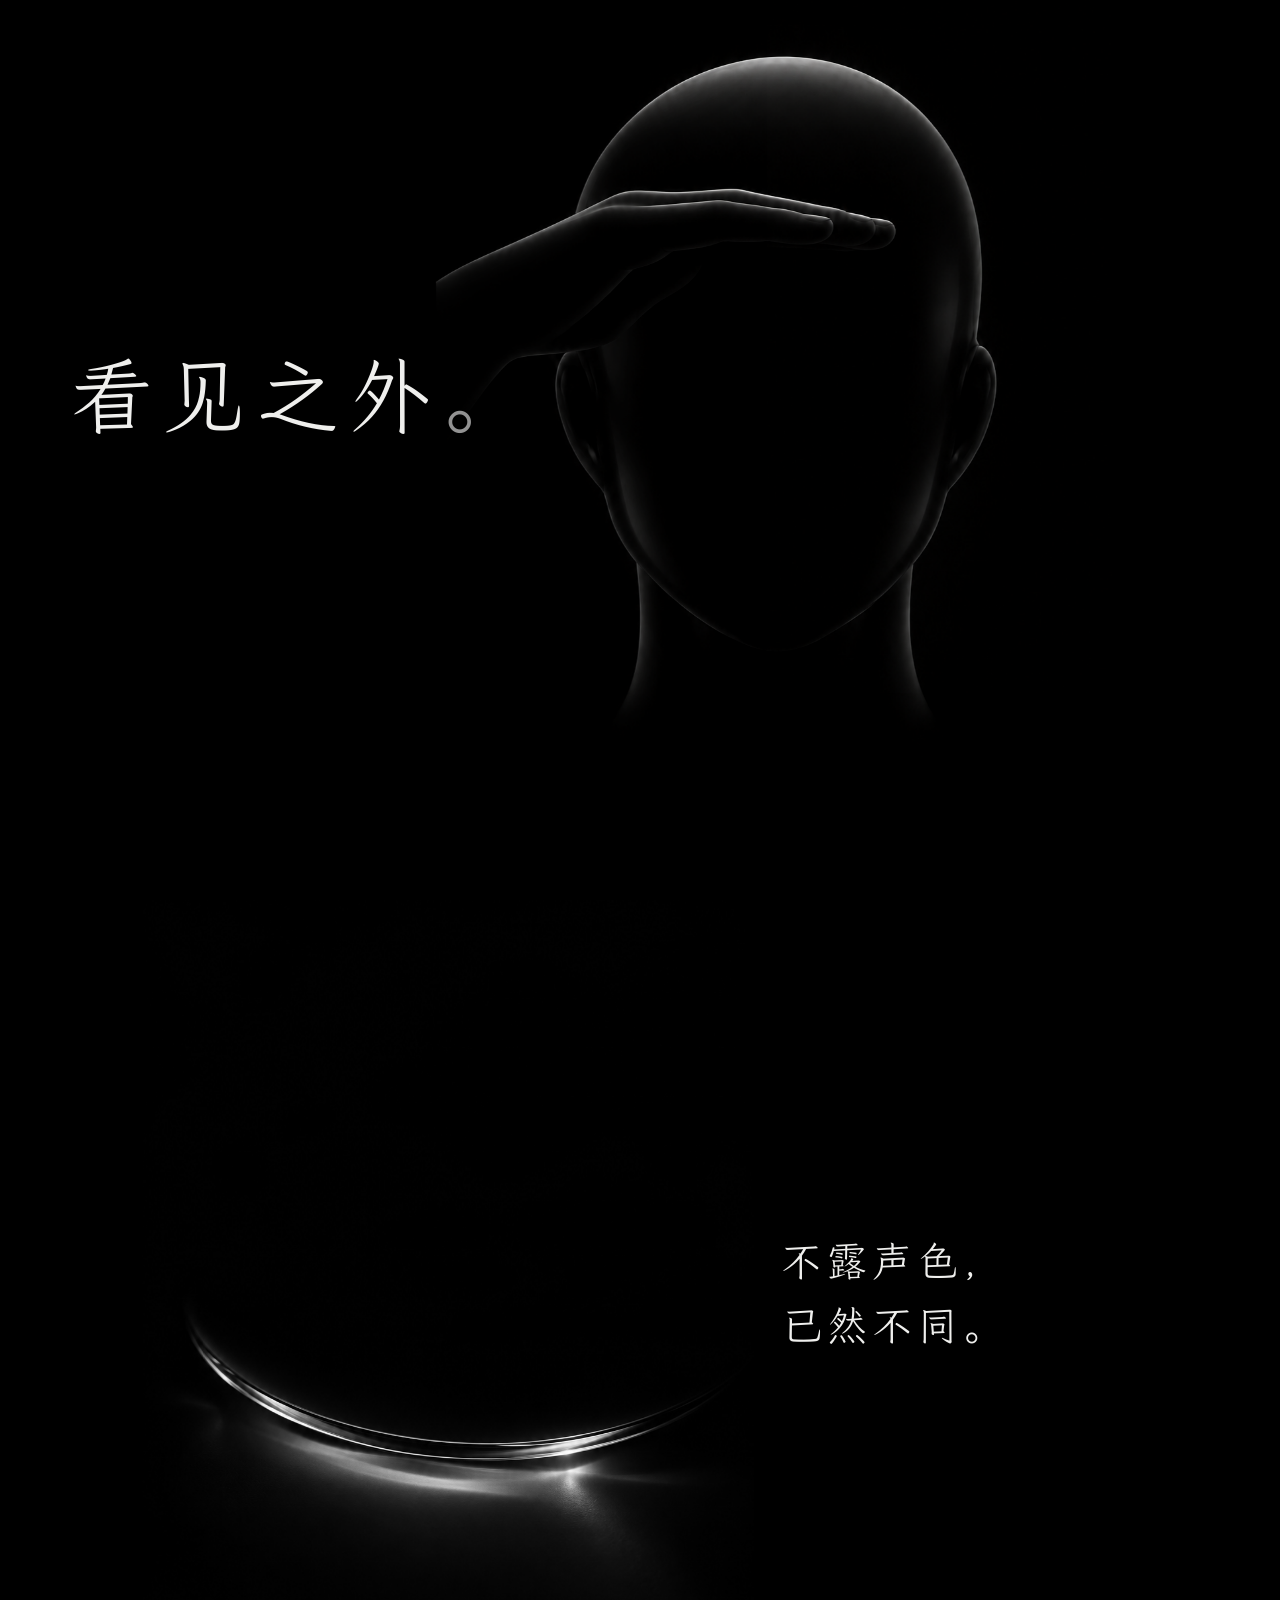
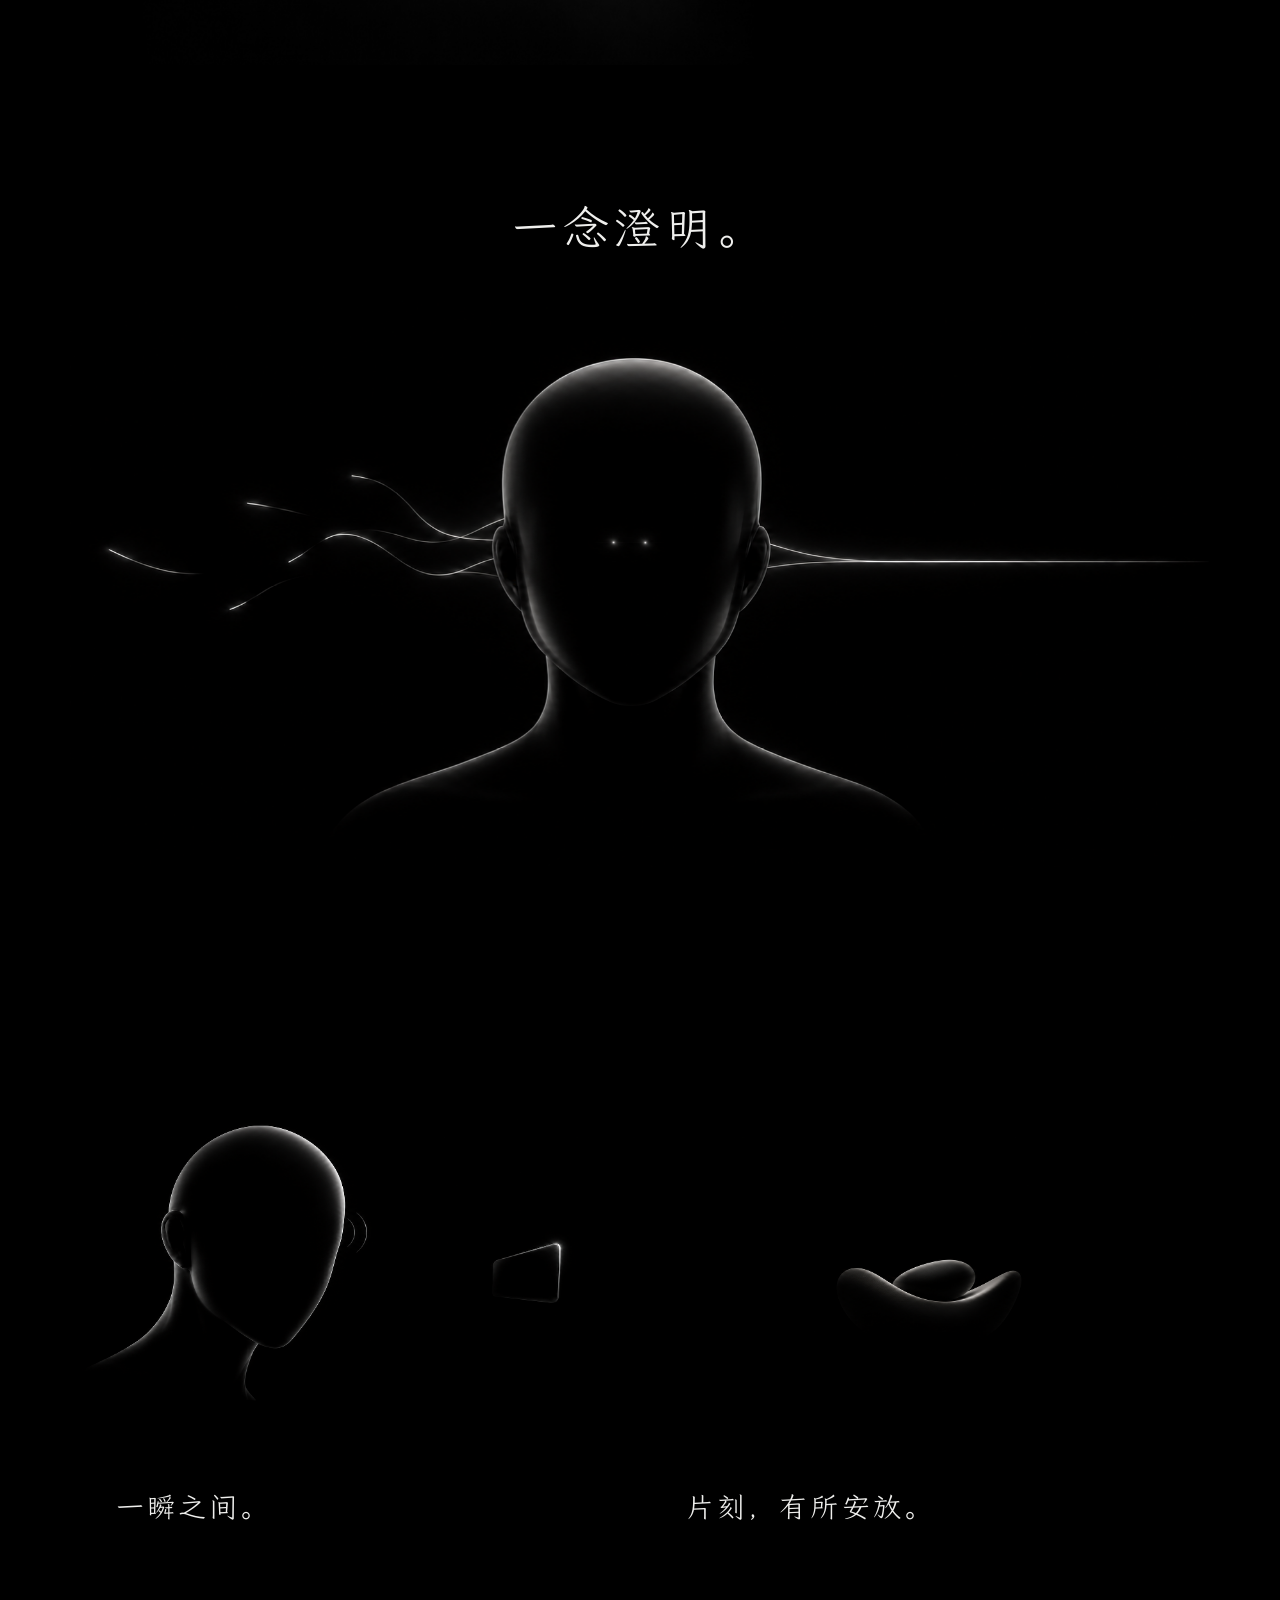
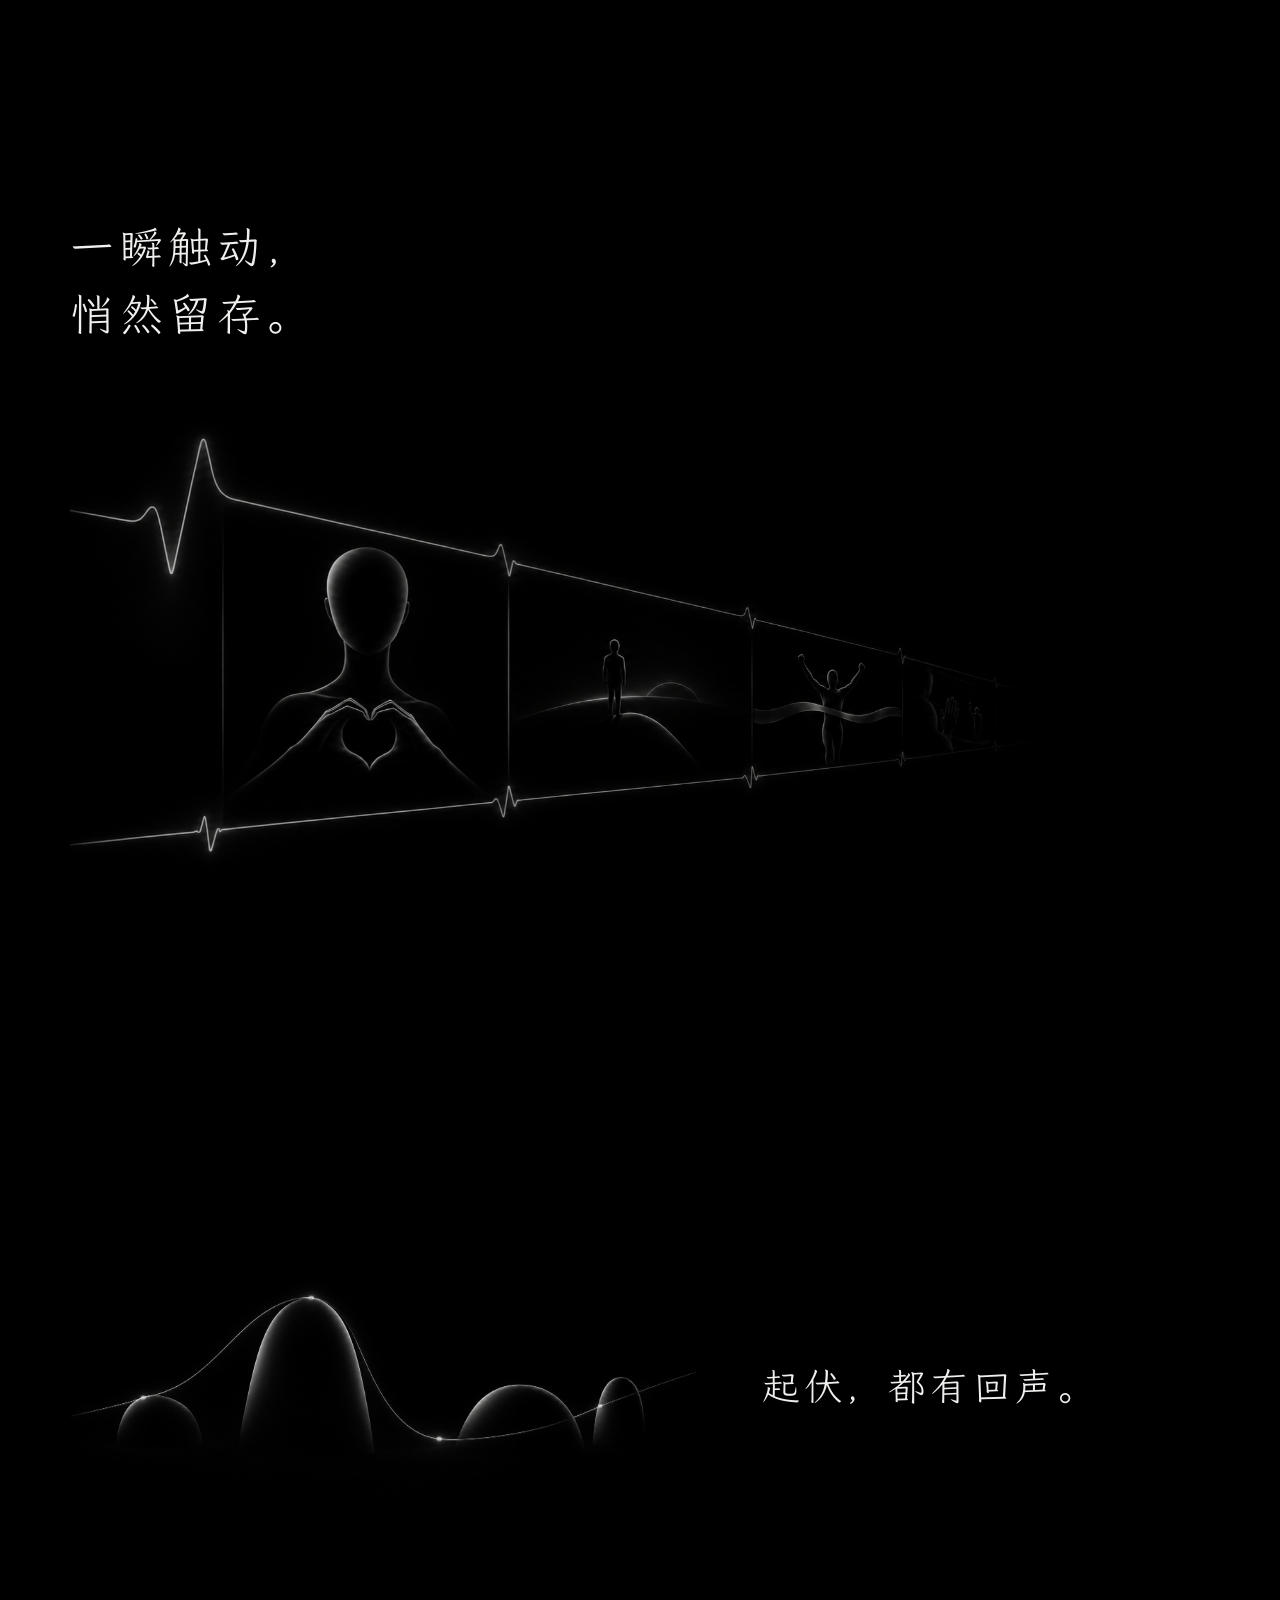
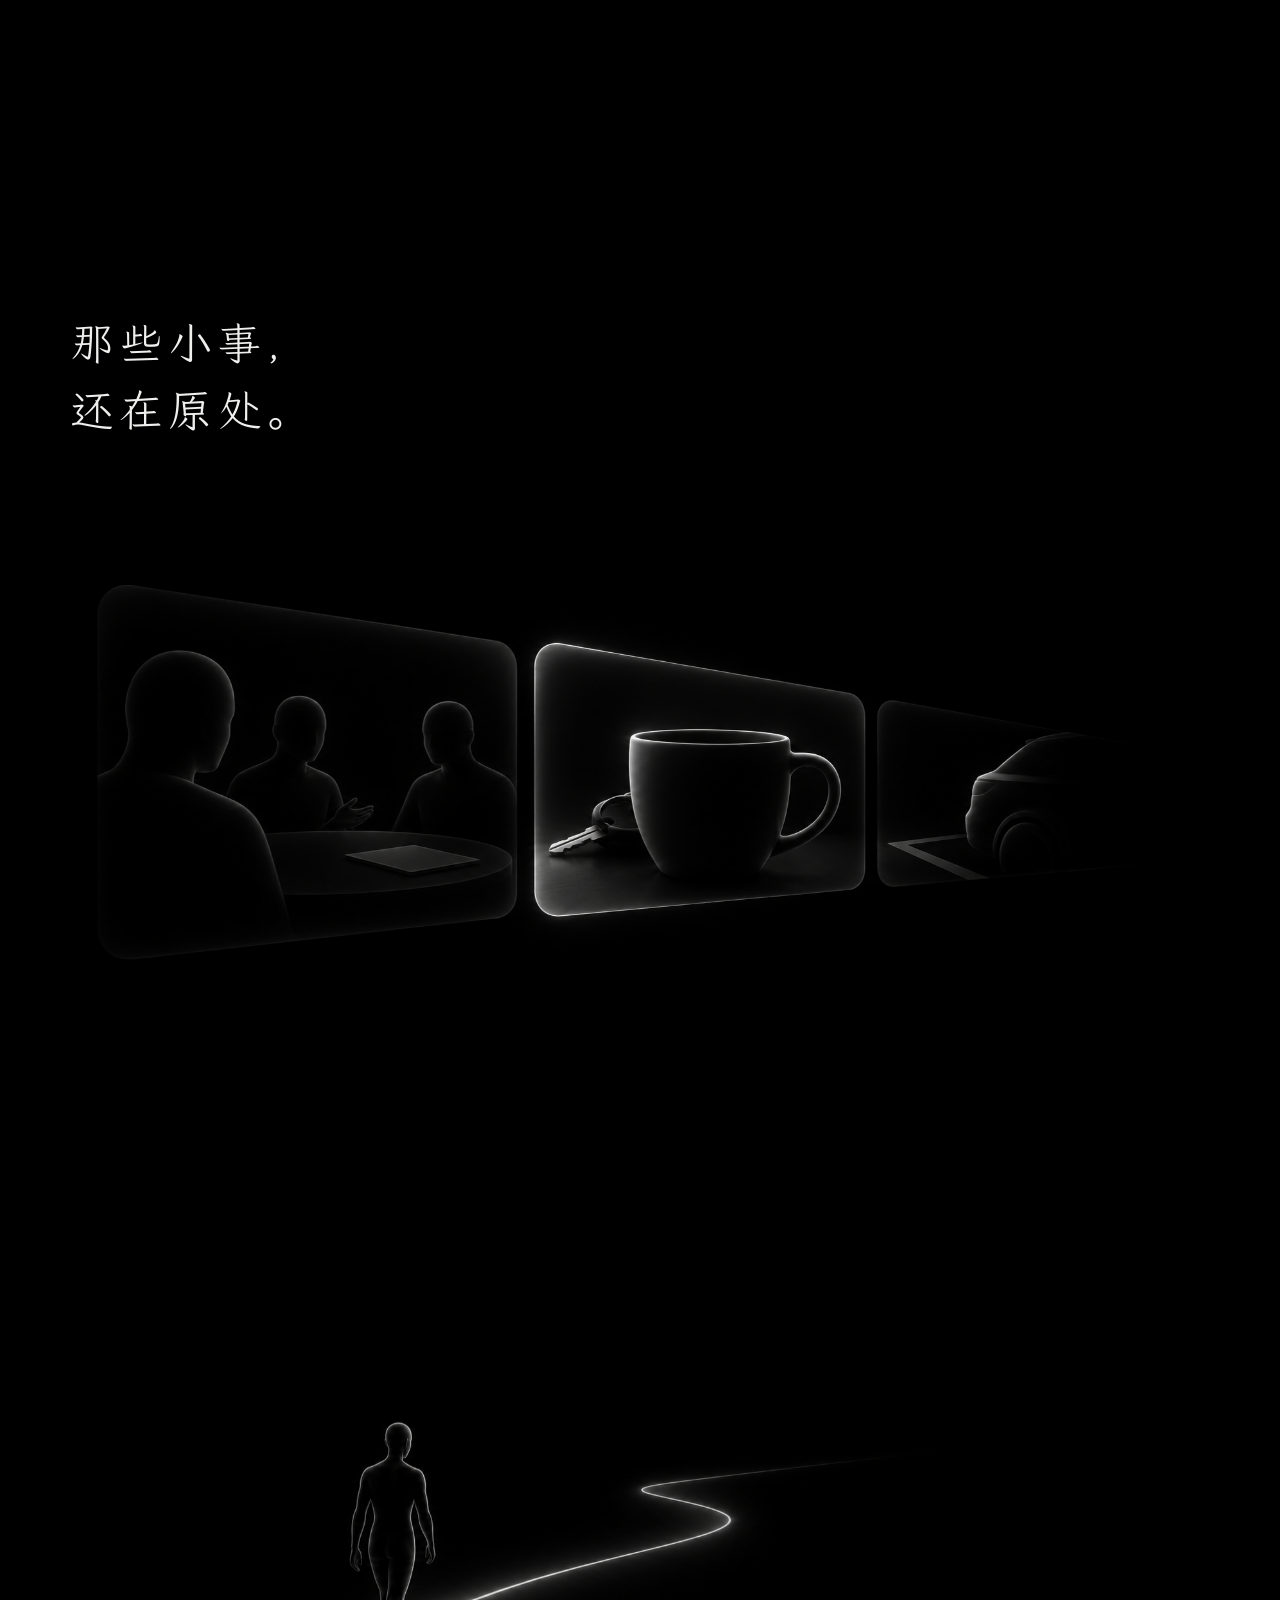
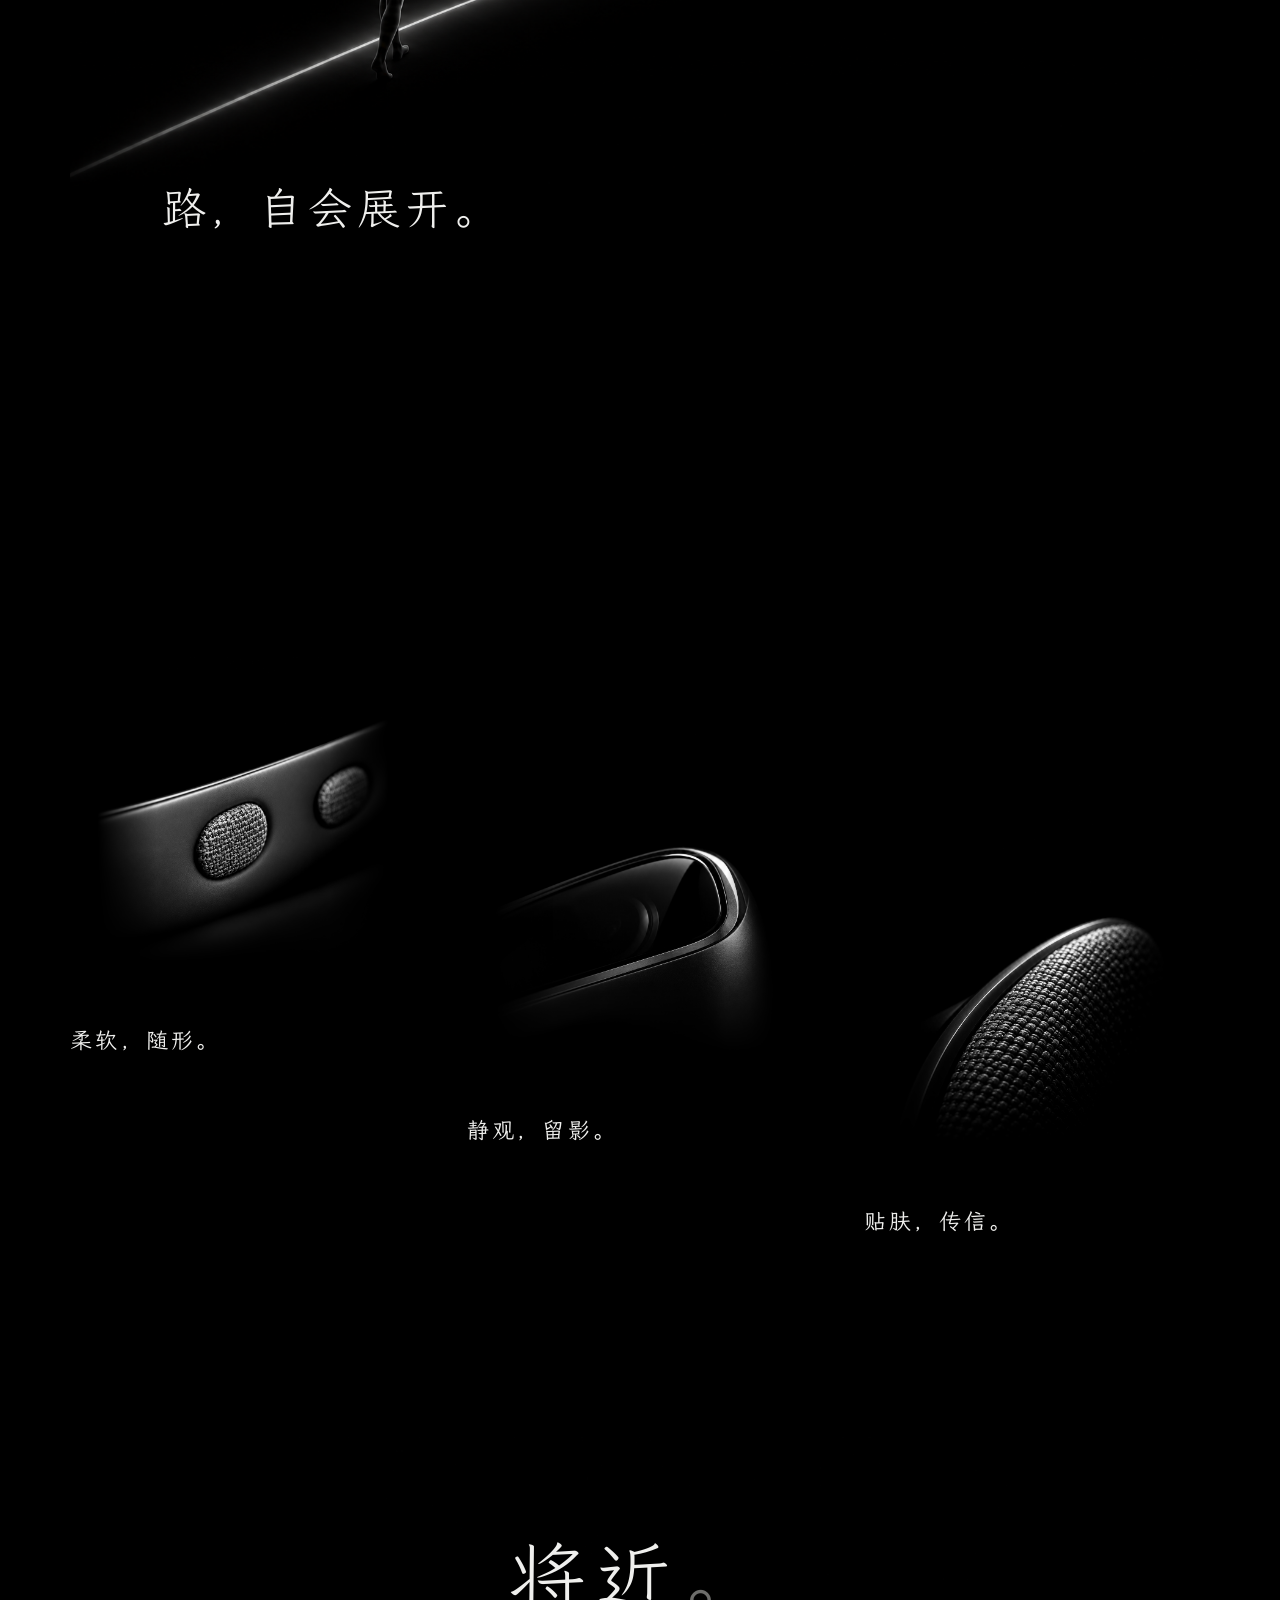
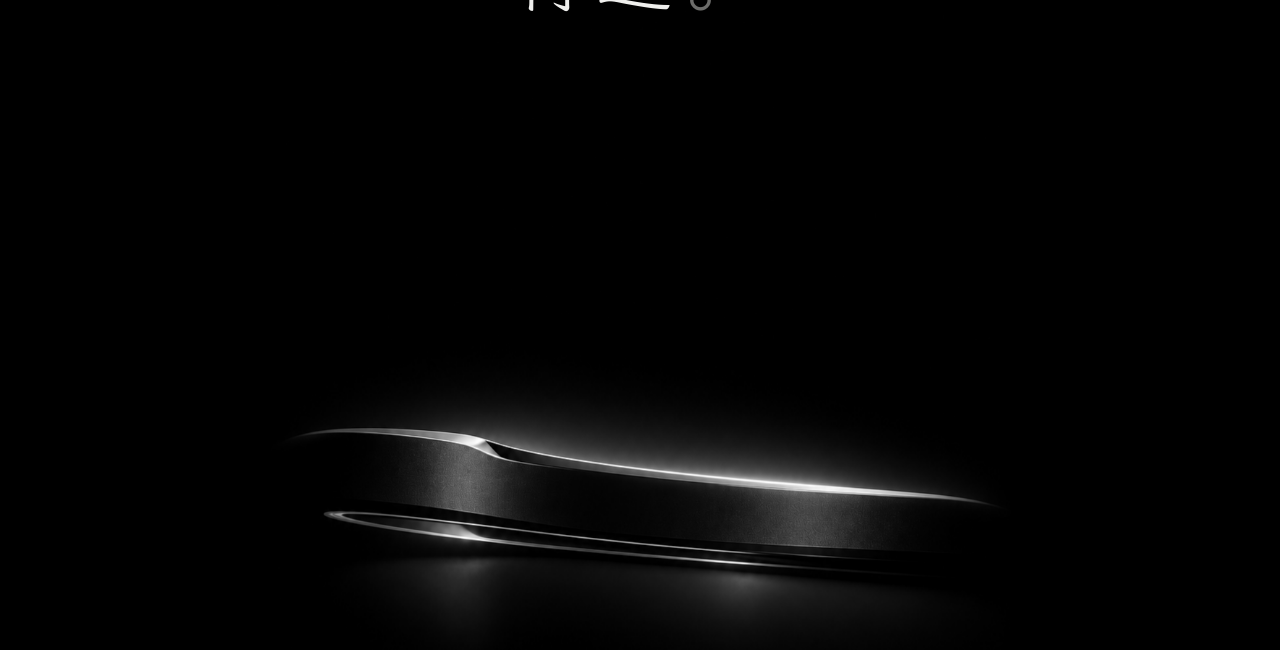
==== beyond/index.html @ 07ebc0ad "Extend subtle motion throughout teaser" ====
<!doctype html>
<html lang="zh-CN">
<head>
  <meta charset="utf-8">
  <meta name="viewport" content="width=device-width, initial-scale=1">
  <meta name="theme-color" content="#000000">
  <meta name="description" content="看见之外，另有回响。一段尚未完全显形的序章。">
  <title>看见之外 · 序章</title>
  <link rel="icon" href="data:image/svg+xml,%3Csvg xmlns='http://www.w3.org/2000/svg' viewBox='0 0 64 64'%3E%3Crect width='64' height='64' rx='16' fill='black'/%3E%3Cpath d='M15 32h34' stroke='white' stroke-width='2'/%3E%3C/svg%3E">
  <link rel="preload" href="assets/fonts/teaser-kai-light.woff2" as="font" type="font/woff2" crossorigin>
  <link rel="stylesheet" href="styles.css?v=20261027-wenkai-motion2">
  <script src="app.js?v=20261027-motion2" defer></script>
</head>
<body>
  <a class="skip" href="#story">进入序章</a>

  <main>
    <section class="hero" id="opening" aria-labelledby="opening-title">
      <div class="hero-art"><img src="assets/01-opening.png" width="1024" height="1536" alt="黑暗中，圆润的人像以手遮眉，望向前方" fetchpriority="high"></div>
      <div class="hero-shade" aria-hidden="true"></div>
      <div class="hero-copy">
        <h1 id="opening-title" class="intro">看见之外<span class="period">。</span></h1>
      </div>

    </section>

    <section class="afterglow" aria-labelledby="afterglow-title">
      <div class="afterglow-art reveal"><img src="assets/12-afterglow.png" alt="极暗之中，一道光掠过柔和的边缘" width="1024" height="1536" loading="lazy"></div>
      <div class="afterglow-copy reveal">
        <h2 id="afterglow-title">不露声色，<br>已然不同。</h2>
      </div>
    </section>

    <div id="story" class="anchor"></div>
    <section class="scene scene-focus" aria-labelledby="thread-title">
      <div class="section-copy reveal"><h2 id="thread-title">一念澄明。</h2></div>
      <div class="scene-art reveal"><img src="assets/02-thread.png" width="1792" height="1024" alt="暗色人像两侧的细光，缓缓收束成一线" loading="lazy"></div>
    </section>

    <section class="paired" aria-label="一念与片刻">
      <article class="paired-scene reveal">
        <div class="paired-art"><img src="assets/03-whisper-v2.png" width="1792" height="1024" alt="圆润人像的眼际，一圈极淡的纹路向远处散开" loading="lazy"></div>
        <div class="paired-copy"><h2>一瞬之间。</h2></div>
      </article>
      <article class="paired-scene reveal">
        <div class="paired-art"><img src="assets/04-rest.png" width="1792" height="1024" alt="一枚圆润暗石，安稳落在柔和的弧面中" loading="lazy"></div>
        <div class="paired-copy"><h2>片刻，有所安放。</h2></div>
      </article>
    </section>

    <section class="scene scene-moments" aria-labelledby="moments-title">
      <div class="section-copy reveal"><h2 id="moments-title">一瞬触动，<br>悄然留存。</h2></div>
      <div class="scene-art reveal"><img src="assets/05-moments.png" width="1792" height="1024" alt="比心、远望、冲线与挥别的抽象片段，向右侧的黑暗延伸" loading="lazy"></div>
    </section>

    <section class="scene scene-echo" aria-labelledby="echo-title">
      <div class="scene-art reveal"><img src="assets/06-echo.png" width="1792" height="1024" alt="微光穿过高低不同的暗色圆润体块" loading="lazy"></div>
      <div class="section-copy reveal"><h2 id="echo-title">起伏，都有回声。</h2></div>
    </section>

    <section class="scene scene-traces" aria-labelledby="traces-title">
      <div class="section-copy reveal"><h2 id="traces-title">那些小事，<br>还在原处。</h2></div>
      <div class="scene-art reveal"><img src="assets/07-traces.png" width="1792" height="1024" alt="几幅日常暗色片段，杯子后的一串钥匙被轻轻照亮" loading="lazy"></div>
    </section>

    <section class="scene scene-path" aria-labelledby="path-title">
      <div class="scene-art reveal"><img src="assets/08-path.png" width="1792" height="1024" alt="一个抽象人影沿着柔和光路向前，转角隐入黑暗" loading="lazy"></div>
      <div class="section-copy reveal"><h2 id="path-title">路，自会展开。</h2></div>
    </section>

    <section class="details" id="details" aria-label="细节">
      <div class="details-grid">
        <figure class="detail detail-touch reveal"><div class="detail-art"><img src="assets/09-touch.png" alt="黑灰色曲面上，一小片细腻织物触面" width="1024" height="1536" loading="lazy"></div><figcaption><h3>柔软，随形。</h3></figcaption></figure>
        <figure class="detail detail-glint reveal"><div class="detail-art"><img src="assets/10-glint.png" alt="黑色玻璃深处，一束光停在极小的圆心" width="1024" height="1536" loading="lazy"></div><figcaption><h3>静观，留影。</h3></figcaption></figure>
        <figure class="detail detail-curve reveal"><div class="detail-art"><img src="assets/11-curve.png" alt="被阴影遮住一半的圆润小曲面，覆着细密织纹" width="1024" height="1536" loading="lazy"></div><figcaption><h3>贴肤，传信。</h3></figcaption></figure>
      </div>
    </section>

    <section class="closing" id="coming" aria-labelledby="closing-title">
      <div class="closing-copy reveal"><h2 id="closing-title">将近<span>。</span></h2></div>
      <div class="closing-art reveal"><img src="assets/13-horizon-v2.png" width="1024" height="1536" alt="一道极薄的光，横在尚未显形的轮廓之上" loading="lazy"></div>
    </section>
  </main>
</body>
</html>
---- beyond/styles.css ----
@charset "UTF-8";
:root{color-scheme:dark;--paper:#efefed;--muted:#858584;--dim:#454544;--edge:#202020;--side:clamp(24px,5.5vw,112px)}
*{box-sizing:border-box}html{scroll-behavior:smooth;scroll-padding-top:88px}body{margin:0;background:#000;color:var(--paper);font-family:-apple-system,BlinkMacSystemFont,"Helvetica Neue","PingFang SC","Microsoft YaHei",sans-serif;-webkit-font-smoothing:antialiased}body,h1,h2,h3,p,figure{margin:0}a{color:inherit;text-decoration:none}button,a{-webkit-tap-highlight-color:transparent}a:focus-visible{outline:1px solid #ddd;outline-offset:8px}img{display:block;width:100%;height:100%;object-fit:contain}h1,h2,h3{font-weight:400}p{color:var(--muted);font-size:14px;line-height:1.9;letter-spacing:.08em}h2{font-size:clamp(28px,3.4vw,56px);line-height:1.55;letter-spacing:.08em}.skip{position:fixed;z-index:100;top:10px;left:20px;background:#ddd;color:#000;padding:10px 20px;transform:translateY(-160%)}.skip:focus{transform:none}.reading-progress{position:fixed;top:0;left:0;right:0;height:1px;z-index:50;pointer-events:none}.reading-progress span{display:block;width:100%;height:100%;background:#aaa;transform:scaleX(0);transform-origin:left}.site-header{height:88px;padding:0 var(--side);display:flex;align-items:center;justify-content:space-between;position:fixed;top:0;left:0;right:0;z-index:40;background:none;text-shadow:0 1px 12px #000;border:0}.site-header.scrolled{background:none}.wordmark{display:flex;align-items:center;gap:12px;font-size:14px;letter-spacing:.18em}.mark{display:block;width:25px;height:13px;border-top:1px solid #bebebe;transform:translateY(6px)}.wordmark-dot{margin-left:0;color:#747474}nav{display:flex;gap:38px;align-items:center}nav a{font-size:12px;color:#939392;letter-spacing:.15em;position:relative;padding:12px 0;transition:color .4s}nav a:hover,nav a[aria-current]{color:#fff}.nav-dot{display:inline-block;width:3px;height:3px;background:#999;border-radius:50%;vertical-align:middle;margin-left:8px}.hero{height:100svh;min-height:680px;max-height:1250px;position:relative;overflow:hidden}.hero-art{position:absolute;right:5%;top:0;width:min(69vw,960px);height:113%;transform-origin:50% 35%}.hero-art img{object-position:center top}.hero-shade{position:absolute;inset:0;background:linear-gradient(90deg,#000 0%,#000a 24%,transparent 60%),linear-gradient(0deg,#000,transparent 23%)}.hero-copy{position:absolute;left:var(--side);top:35%;z-index:2}.eyebrow{font-size:11px;line-height:1.8;letter-spacing:.3em;color:#828281}.hero h1{font-size:clamp(52px,6.5vw,104px);line-height:1.6;letter-spacing:.08em;margin:17px 0 22px}.hero .period{color:#929292}.hero-sub{font-size:16px;line-height:2;letter-spacing:.2em;color:#a5a5a2}.scroll-cue{position:absolute;left:var(--side);bottom:48px;display:flex;align-items:center;gap:29px;font-size:10px;letter-spacing:.18em;color:#81817f}.scroll-cue i{font-size:18px;font-style:normal}.hero-note{position:absolute;right:var(--side);bottom:49px;font-size:10px;letter-spacing:.22em;color:#525251}.afterglow{min-height:700px;height:85svh;max-height:980px;display:flex;position:relative;align-items:center;overflow:hidden}.afterglow-art{position:absolute;left:4%;width:62%;height:120%;filter:grayscale(1)}.afterglow-art img{object-fit:contain}.afterglow-copy{position:relative;margin-left:61%;padding-right:var(--side);z-index:1}.afterglow-copy h2{font-size:clamp(30px,3.2vw,50px);margin-top:24px}.anchor{scroll-margin-top:30px}.scene{position:relative;padding:90px var(--side) 65px;overflow:hidden}.section-copy{position:relative;z-index:2}.section-copy h2{margin:18px 0 17px}.chapter-no{color:#626260;font-size:10px;letter-spacing:.24em}.scene-art{width:100%;max-width:1600px;margin:0 auto;aspect-ratio:1.75}.scene-focus{text-align:center;padding-top:110px}.scene-focus .scene-art{margin-top:-20px}.scene-focus .section-copy h2{font-size:clamp(30px,3.6vw,58px)}.paired{display:grid;grid-template-columns:1fr 1fr;gap:1px;background:#000;margin:75px var(--side) 40px;border:0}.paired-scene{background:#000;min-width:0;padding-bottom:45px}.paired-art{width:100%;aspect-ratio:1.35}.paired-art img{object-fit:contain}.paired-copy{padding:12px 8% 0;position:relative}.paired-copy h2{font-size:clamp(23px,2.2vw,36px);margin-bottom:12px}.small-index{position:absolute;right:8%;top:25px;font-size:9px;color:#5d5d5b;letter-spacing:.16em}.paired-copy p{font-size:12px}.scene-moments{padding-top:170px}.scene-moments .scene-art{margin-top:-20px}.scene-echo{display:grid;grid-template-columns:1.4fr 1fr;align-items:center;padding-top:40px;padding-bottom:110px;column-gap:5vw}.scene-echo .scene-art{aspect-ratio:1.1;min-width:0}.scene-echo .section-copy h2{font-size:clamp(28px,3vw,48px)}.scene-traces{padding-top:110px}.scene-traces .scene-art{margin-top:0}.scene-path{padding-top:30px;padding-bottom:150px}.scene-path .section-copy{margin-top:-50px;margin-left:8%}.scene-path .scene-art{aspect-ratio:1.9}.details{padding:120px var(--side) 150px;border:0;scroll-margin-top:70px}.details-heading{text-align:center}.details-heading h2{margin:24px 0 20px}.details-heading>p:last-child{font-size:13px}.details-grid{display:grid;grid-template-columns:repeat(3,minmax(0,1fr));gap:4vw;margin-top:80px}.detail:nth-child(2){padding-top:90px}.detail:nth-child(3){padding-top:180px}.detail-art{aspect-ratio:1/1.36;overflow:hidden}.detail-art img{filter:grayscale(1)}figcaption{padding-top:28px;border:0;position:relative}figcaption>span{position:absolute;right:0;top:33px;font-size:11px;color:#555}figcaption h3{font-size:22px;letter-spacing:.12em;margin-bottom:10px}figcaption p{font-size:11px}.closing{position:relative;height:95svh;min-height:760px;max-height:1200px;overflow:hidden;text-align:center;scroll-margin-top:0}.closing-copy{position:relative;z-index:2;padding-top:110px}.closing-copy h2{font-size:clamp(64px,8vw,120px);line-height:1.4;margin:20px 0}.closing-copy h2 span{color:#6d6d6b}.closing-copy>p:last-child{font-size:13px}.closing-art{position:absolute;left:15%;width:70%;height:130%;top:5%;pointer-events:none}.closing-art img{object-position:center center}.replay{position:absolute;bottom:55px;left:50%;transform:translateX(-50%);display:flex;align-items:center;gap:50px;font-size:11px;letter-spacing:.2em;color:#989895;padding:14px 0;border:0;z-index:3}.replay span{font-size:17px}footer{margin:0 var(--side);border:0;padding:32px 0;display:flex;align-items:center;justify-content:space-between;color:#666;font-size:11px;letter-spacing:.13em}footer p{font-size:10px;color:#4e4e4c}footer>a:first-child span{padding-left:10px}footer>a:last-child{font-size:17px;padding:0 10px}
@media(prefers-reduced-motion:no-preference){.js .reveal{opacity:0;transform:translateY(24px);transition:opacity 1.2s ease,transform 1.2s cubic-bezier(.2,.65,.3,1)}.js .reveal.visible{opacity:1;transform:translateY(0)}.js .hero-art{animation:arrive 2.8s cubic-bezier(.2,.5,.3,1) both}.js .intro{animation:emerge 1.6s .2s both}.js h1.intro{animation-delay:.35s}.js .hero-sub.intro{animation-delay:.6s}@keyframes arrive{from{opacity:0;transform:scale(1.035)}to{opacity:1;transform:scale(1)}}@keyframes emerge{from{opacity:0;transform:translateY(15px)}to{opacity:1;transform:translateY(0)}}}
@media(min-width:1800px){main{max-width:2200px;margin:auto}.hero-art{right:12%}}
@media(max-width:900px){.site-header{height:76px}nav{gap:24px}.hero-art{right:-12%;width:87%;height:110%;top:5%}.hero-shade{background:linear-gradient(90deg,#000a,transparent 75%),linear-gradient(0deg,#000,transparent 35%)}.hero-copy{top:34%}.hero h1{font-size:64px}.hero .eyebrow{font-size:10px}.afterglow{min-height:580px;height:75svh}.afterglow-art{width:75%;left:-13%}.afterglow-copy{margin-left:56%;padding-right:20px}.scene{padding:70px var(--side)}.paired{margin-top:40px}.paired-copy h2{font-size:23px}.small-index{position:static;display:block;margin-bottom:18px}.paired-copy{padding-top:0}.scene-moments{padding-top:120px}.scene-echo{grid-template-columns:1.2fr 1fr;gap:3vw}.scene-echo .scene-art{aspect-ratio:1}.scene-echo .section-copy h2{font-size:28px}.scene-path .section-copy{margin-top:0}.details{padding-top:100px}.details-grid{gap:3vw}.detail:nth-child(2){padding-top:50px}.detail:nth-child(3){padding-top:100px}figcaption h3{font-size:18px}figcaption>span{top:32px}.closing{min-height:700px}.closing-art{width:100%;left:0;top:10%}}
@media(max-width:600px){:root{--side:25px}html{scroll-padding-top:75px}.site-header{height:70px}.wordmark{font-size:12px;gap:8px;letter-spacing:.1em}.mark{width:17px}nav{gap:20px}nav a{font-size:10px;letter-spacing:.08em}.nav-dot{display:none}.hero{min-height:720px;max-height:1050px}.hero-art{right:-8%;top:10%;height:85%;width:115%;}.hero-art img{object-fit:contain;object-position:center top}.hero-shade{background:linear-gradient(0deg,#000 4%,#000c 25%,transparent 70%)}.hero-copy{top:auto;bottom:16%;left:var(--side)}.hero h1{font-size:48px;margin:12px 0 16px;letter-spacing:.07em}.hero-sub{font-size:12px;line-height:1.9}.hero-sub br{display:none}.hero .eyebrow{font-size:9px;color:#91918f}.scroll-cue{bottom:30px;font-size:9px;gap:24px}.hero-note{bottom:31px;font-size:9px}.afterglow{height:590px;min-height:0;align-items:flex-end;padding-bottom:70px}.afterglow-art{left:-15%;top:-50px;width:100%;height:590px}.afterglow-copy{margin-left:44%;padding-right:15px}.afterglow-copy h2{font-size:27px;line-height:1.8;margin-top:15px}.afterglow-copy .eyebrow{font-size:9px;letter-spacing:.15em}.scene{padding:70px 0 45px}.section-copy{padding:0 var(--side)}.section-copy h2{font-size:30px;line-height:1.7;margin:15px 0}.section-copy p{font-size:11px;letter-spacing:.04em}.chapter-no{font-size:9px}.scene-art{width:120%;margin-left:-10%;aspect-ratio:1.6}.scene-focus{padding-top:90px}.scene-focus .scene-art{margin-top:35px;margin-left:-10%}.scene-focus .section-copy h2{font-size:29px}.paired{grid-template-columns:1fr;margin:30px var(--side) 0;background:transparent;border:0;gap:35px}.paired-scene{padding-bottom:35px;border:0}.paired-art{aspect-ratio:1.45;width:116%;margin-left:-8%}.paired-copy{padding:10px 0 0}.paired-copy h2{font-size:26px;letter-spacing:.07em}.paired-copy p{font-size:11px}.small-index{position:absolute;right:0;top:23px;font-size:9px}.scene-moments{padding-top:110px}.scene-moments .scene-art{margin-top:20px;width:142%;margin-left:-21%;aspect-ratio:1.7}.scene-echo{display:flex;flex-direction:column;padding-top:20px;padding-bottom:65px;gap:0}.scene-echo .scene-art{aspect-ratio:1.5;order:1}.scene-echo .section-copy{order:0;width:100%;margin-top:40px}.scene-echo .section-copy h2{font-size:29px}.scene-traces{padding-top:60px}.scene-traces .scene-art{width:138%;margin-left:-19%;margin-top:25px;aspect-ratio:1.6}.scene-path{display:flex;flex-direction:column;padding-bottom:90px}.scene-path .section-copy{order:0;margin:0;width:100%}.scene-path .scene-art{order:1;margin-top:20px;width:130%;margin-left:-15%;aspect-ratio:1.65}.details{padding-top:85px;padding-bottom:80px}.details-heading{text-align:left}.details-heading h2{font-size:28px;letter-spacing:.05em;margin:18px 0}.details-heading>p:last-child{font-size:11px;letter-spacing:.04em}.details-grid{grid-template-columns:1fr;gap:55px;margin-top:35px}.detail:nth-child(n){padding:0}.detail-art{aspect-ratio:1.2}.detail-art img{object-fit:contain}figcaption{padding-top:24px}figcaption h3{font-size:22px}figcaption p{font-size:11px}figcaption>span{top:29px}.closing{height:720px;min-height:0}.closing-copy{padding-top:80px}.closing-copy h2{font-size:76px;margin-top:24px}.closing-copy>p:last-child{font-size:11px;letter-spacing:.04em}.closing-art{top:12%;width:140%;left:-20%;height:115%}.replay{bottom:52px;font-size:10px}footer{padding:26px 0}footer p{font-size:9px;letter-spacing:.05em}footer>a:first-child{font-size:10px}}
@media(prefers-reduced-motion:reduce){html{scroll-behavior:auto}*,*::before,*::after{animation:none!important;transition:none!important}.reveal{opacity:1!important;transform:none!important}}

/* Keep every scene intact on narrow screens. */
@media(max-width:600px){.paired-scene{overflow:hidden}.scene-moments .scene-art,.scene-traces .scene-art{width:100%;margin-left:0;aspect-ratio:1.6}.detail-art{aspect-ratio:.85}}

.closing-art{filter:grayscale(1);mask-image:linear-gradient(90deg,transparent,#000 12%,#000 88%,transparent);-webkit-mask-image:linear-gradient(90deg,transparent,#000 12%,#000 88%,transparent)}

/* Dissolve detail imagery into the black field, keeping the center crisp. */
.detail-art{position:relative}.detail-art::after{content:"";position:absolute;inset:0;pointer-events:none;background:linear-gradient(90deg,#000 0%,#000 8%,transparent 25%,transparent 75%,#000 92%,#000 100%),linear-gradient(0deg,#000 0%,#000 8%,transparent 32%,transparent 84%,#000 100%)}

/* The images flow directly into each other without a section heading. */
.details-grid{margin-top:0}

/* Quiet typography: lighter strokes and room for each character. */
body{font-family:"PingFang SC","Noto Sans CJK SC","Microsoft YaHei",sans-serif}
h1,h2,h3{font-weight:300}
.hero h1{letter-spacing:.12em}
h2{letter-spacing:.11em}
figcaption h3{font-weight:400;letter-spacing:.14em}
.closing-copy h2{font-size:clamp(50px,6vw,88px);letter-spacing:.14em}
@media(max-width:600px){.hero h1{letter-spacing:.1em}.closing-copy h2{font-size:54px}}

/* Quiet, unhurried transitions; imagery responds only while it is being explored. */
@media(prefers-reduced-motion:no-preference){
  .js .reveal{transform:translateY(10px);transition:opacity 1.25s ease,transform 1.25s cubic-bezier(.2,.65,.3,1)}
  .js .scene-art.reveal,.js .afterglow-art.reveal,.js .closing-art.reveal,.js .paired-scene.reveal{transform:none;transition:opacity 1.45s ease}
  .js .reveal.visible{opacity:1;transform:none}
  .js .section-copy.reveal,.js .afterglow-copy.reveal{transition-delay:.12s}
  .js .hero-art img,.js .detail-art img{transform:translate3d(var(--drift-x,0px),var(--drift-y,0px),0);transition:transform .65s cubic-bezier(.2,.65,.3,1)}
}

/* WenKai GB display type, locally hosted. The web subset is named Teaser Kai. */
@font-face{font-family:"Teaser Kai";src:url("assets/fonts/teaser-kai-light.woff2") format("woff2");font-style:normal;font-weight:300;font-display:swap}
@font-face{font-family:"Teaser Kai";src:url("assets/fonts/teaser-kai-regular.woff2") format("woff2");font-style:normal;font-weight:400;font-display:swap}
body{font-family:"Teaser Kai","Songti SC","Noto Serif CJK SC","SimSun",serif}
h1,h2,h3{font-weight:300}
figcaption h3{font-weight:400}

/* Subtle depth follows the visitor throughout the story. */
@media(prefers-reduced-motion:no-preference){
  .js .motion-image{transform:translate3d(var(--drift-x,0px),calc(var(--drift-y,0px) + var(--scroll-y,0px)),0);transition:transform .8s cubic-bezier(.2,.65,.3,1),filter .8s ease;will-change:transform}
  .js .motion-active .motion-image{filter:brightness(1.15)}
  .js .detail.motion-active .motion-image{filter:grayscale(1) brightness(1.15)}
  .paired-copy h2,figcaption h3{transition:color .7s ease,transform .7s cubic-bezier(.2,.65,.3,1)}
  .motion-active .paired-copy h2,.motion-active figcaption h3{color:#fff;transform:translateY(-3px)}
}
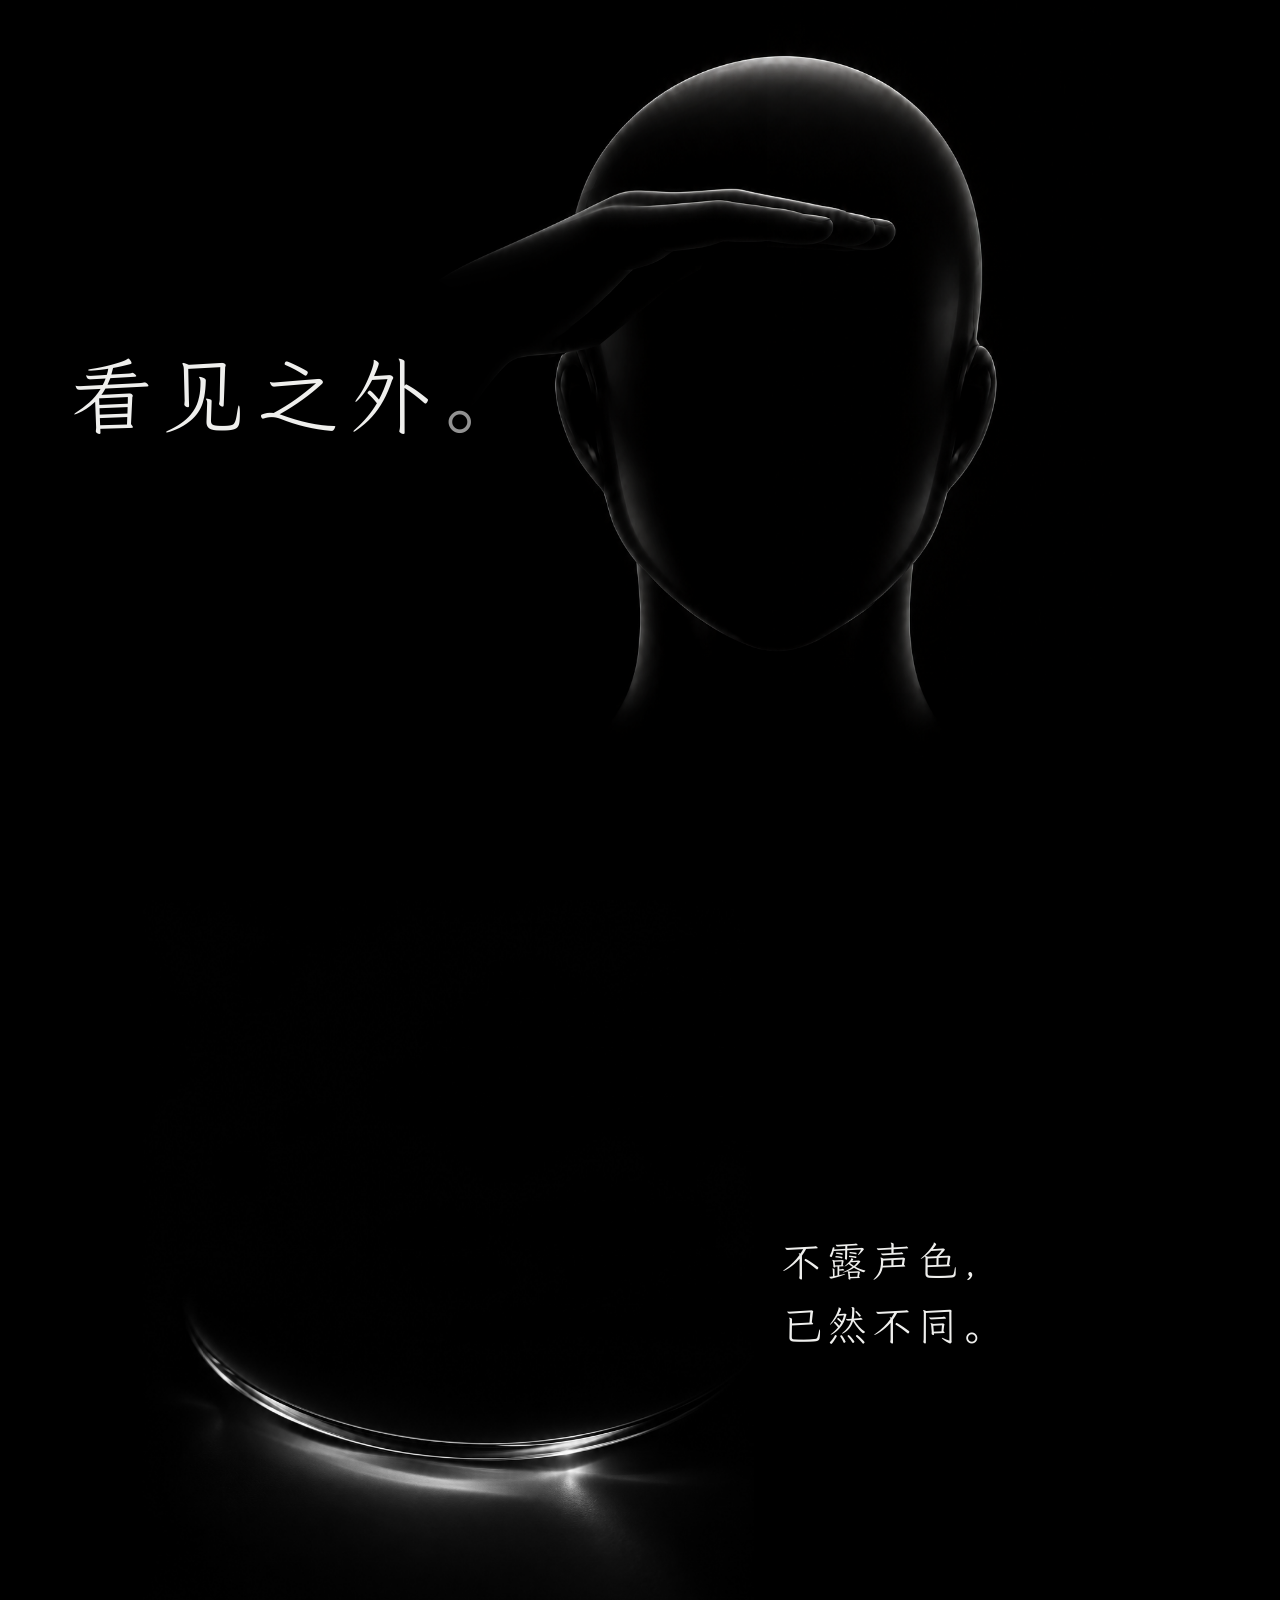
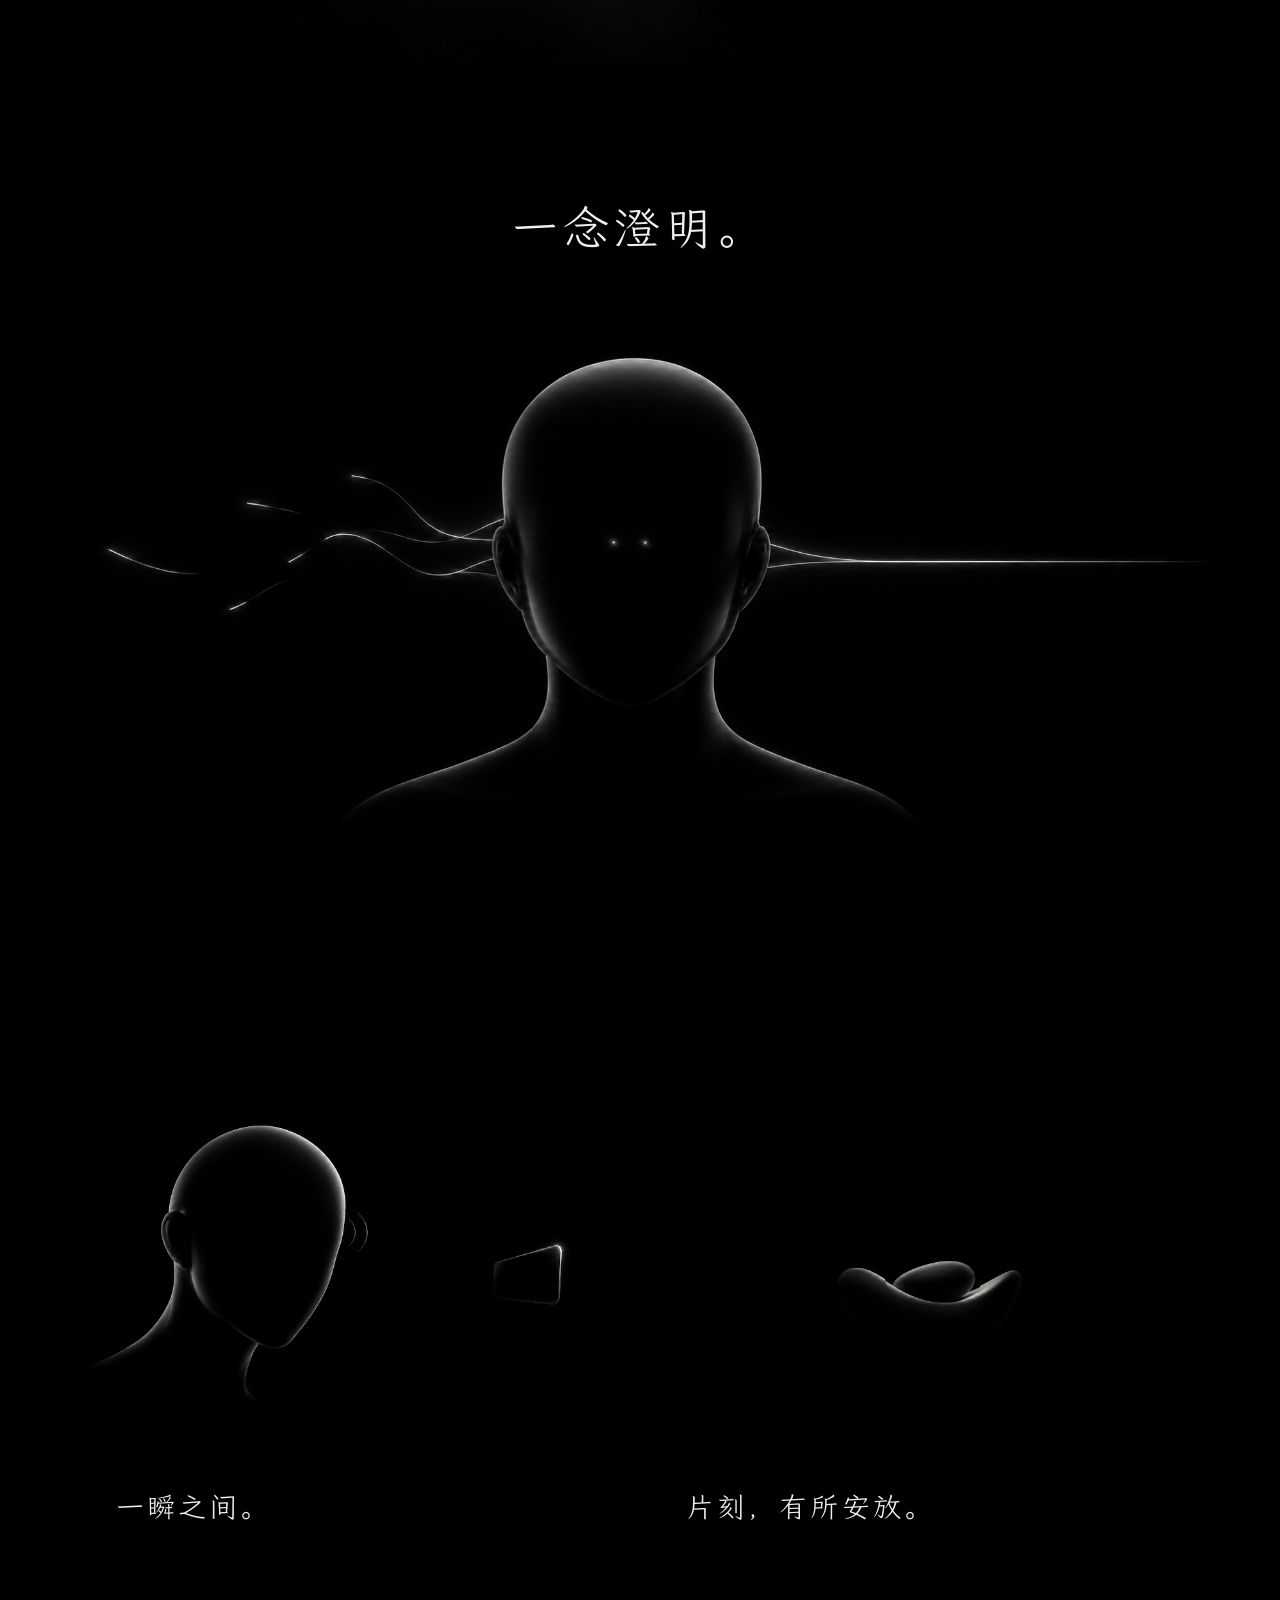
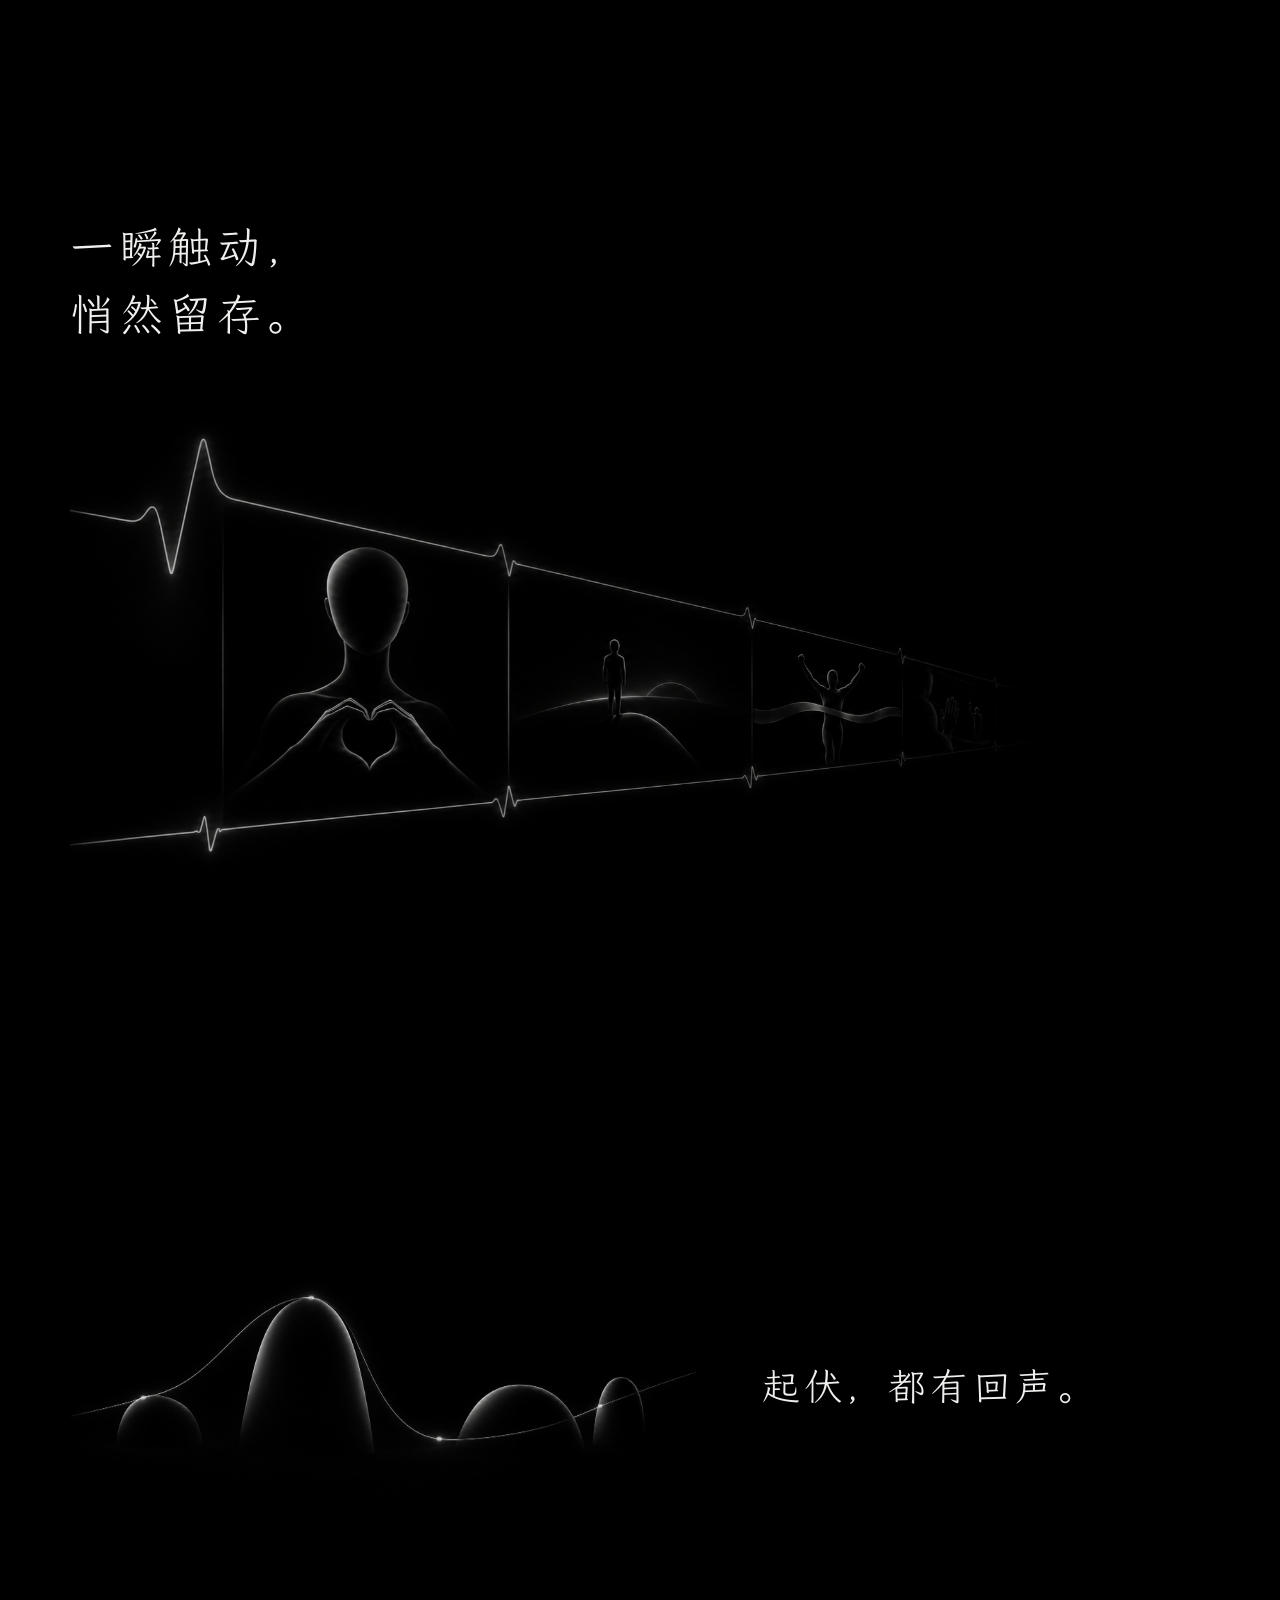
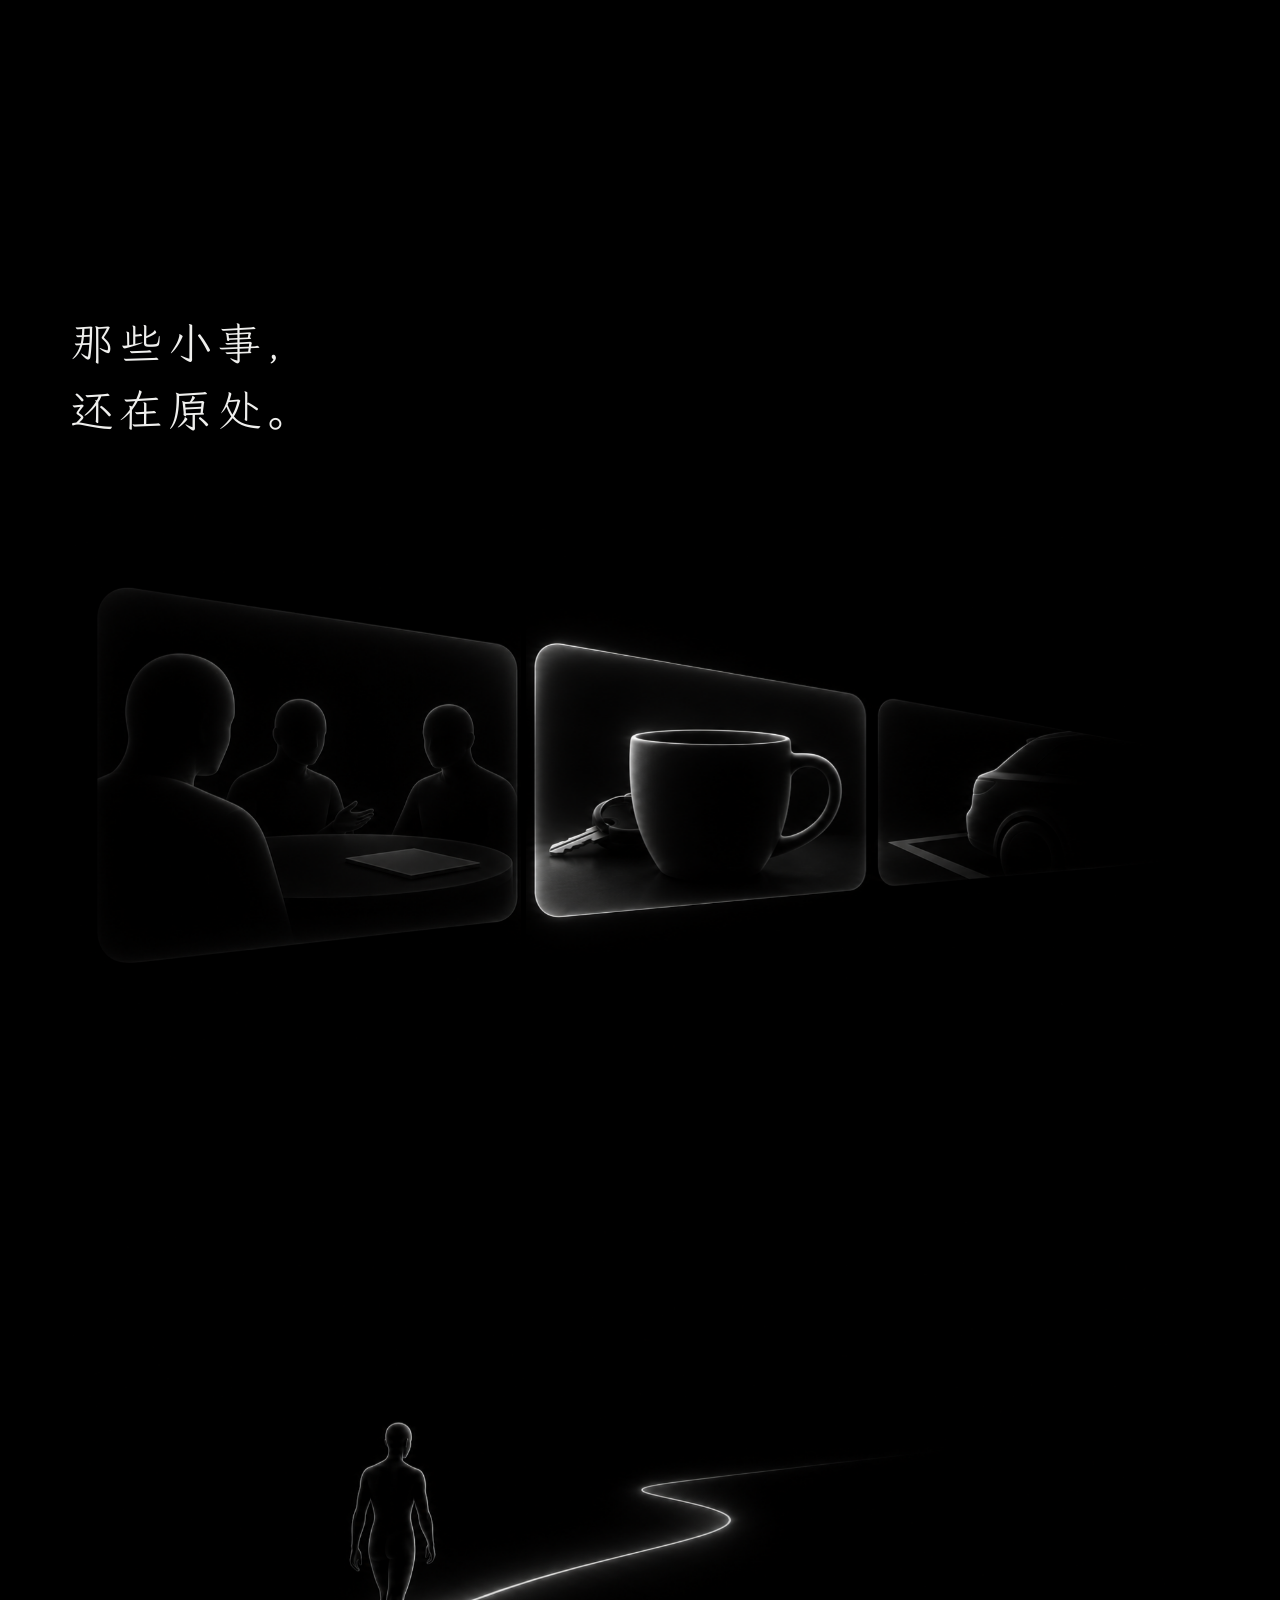
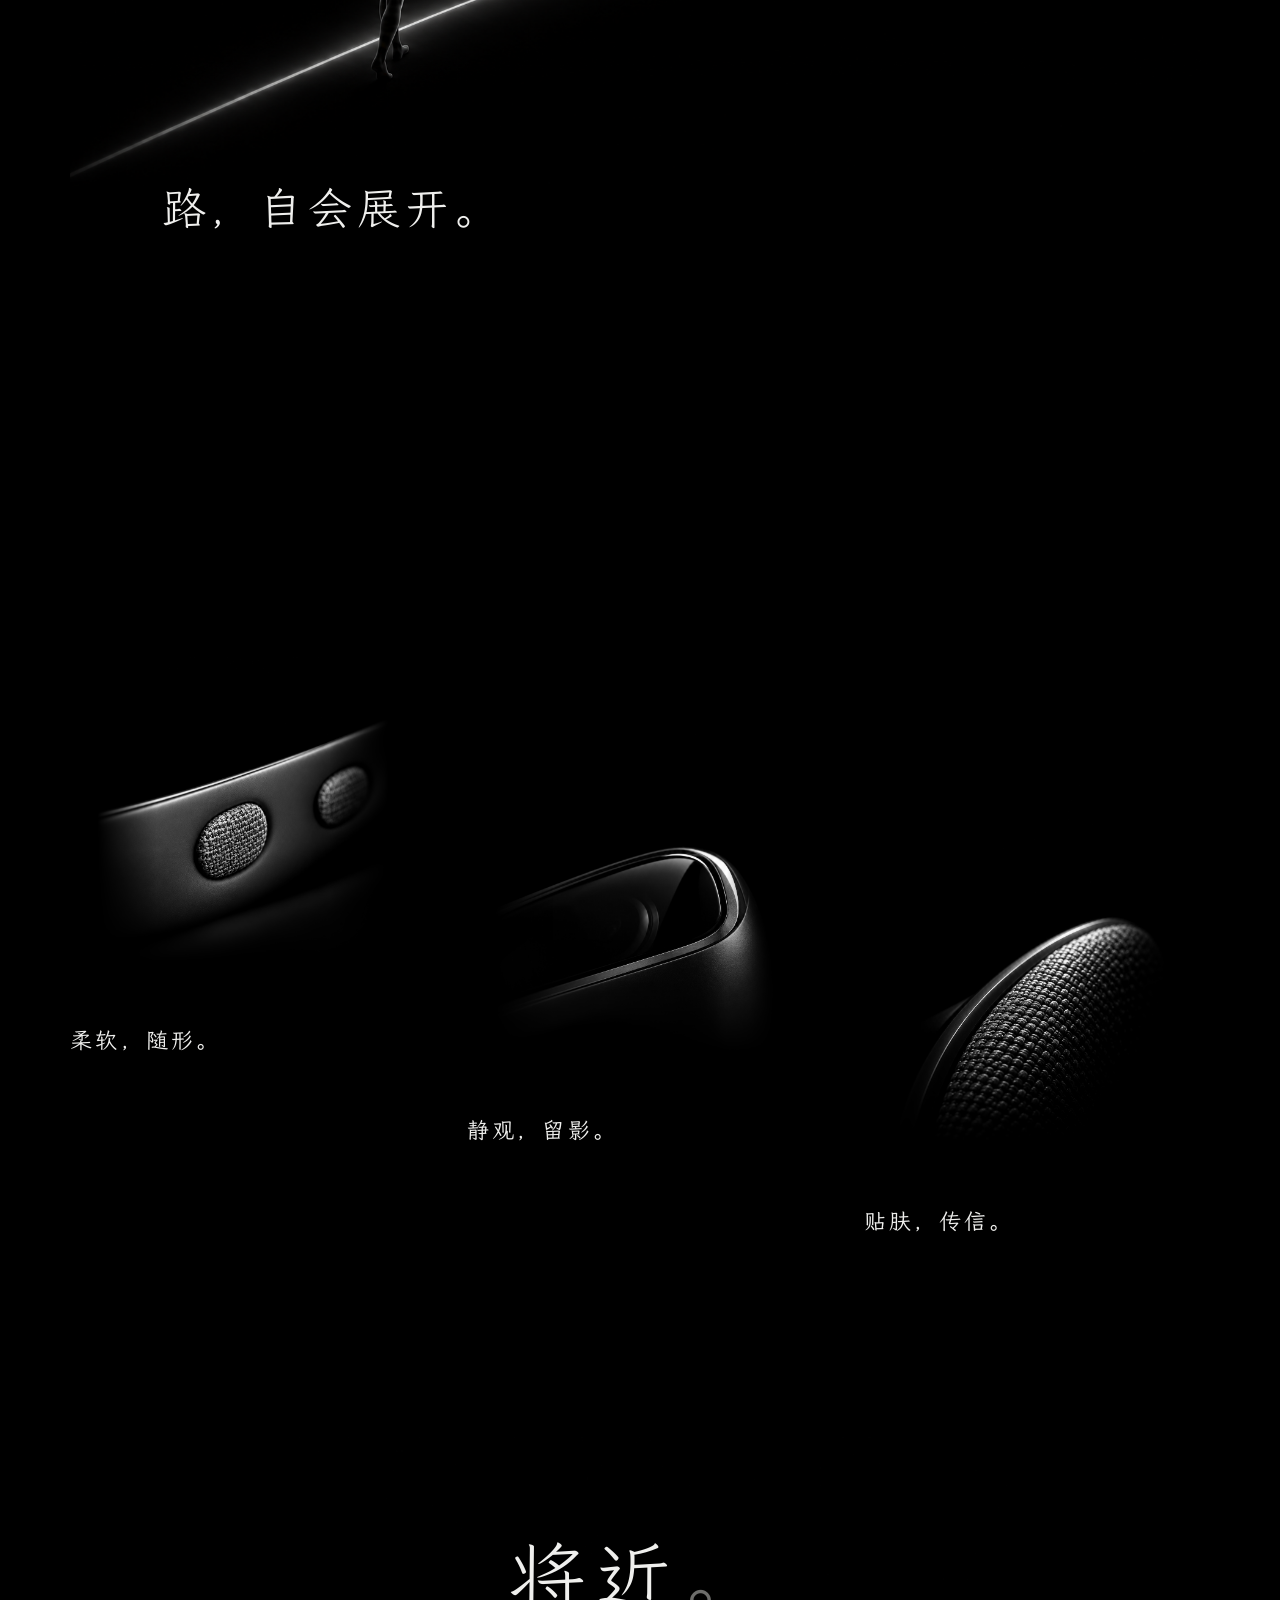
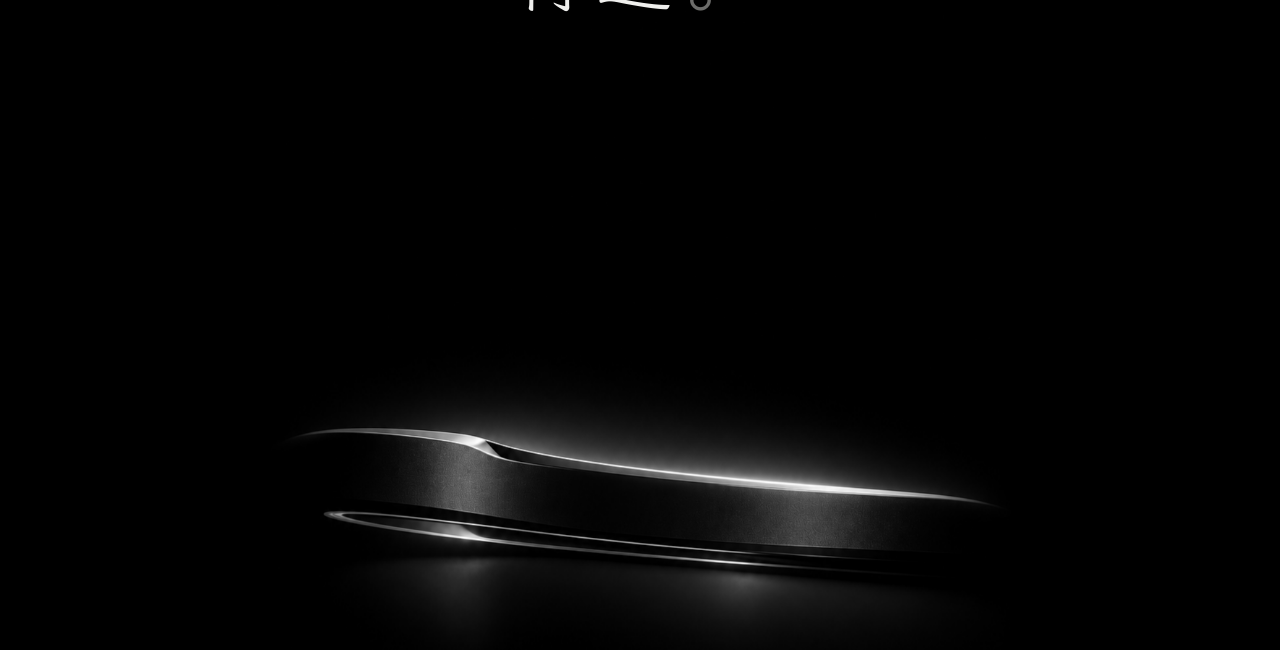
==== commit 06c77a25: "Add layered depth to teaser scenes" ====
--- a/beyond/index.html
+++ b/beyond/index.html
@@ -8,15 +8,15 @@
   <title>看见之外 · 序章</title>
   <link rel="icon" href="data:image/svg+xml,%3Csvg xmlns='http://www.w3.org/2000/svg' viewBox='0 0 64 64'%3E%3Crect width='64' height='64' rx='16' fill='black'/%3E%3Cpath d='M15 32h34' stroke='white' stroke-width='2'/%3E%3C/svg%3E">
   <link rel="preload" href="assets/fonts/teaser-kai-light.woff2" as="font" type="font/woff2" crossorigin>
-  <link rel="stylesheet" href="styles.css?v=20261027-wenkai-motion2">
-  <script src="app.js?v=20261027-motion2" defer></script>
+  <link rel="stylesheet" href="styles.css?v=20261027-depth1">
+  <script src="app.js?v=20261027-depth1" defer></script>
 </head>
 <body>
   <a class="skip" href="#story">进入序章</a>
 
   <main>
     <section class="hero" id="opening" aria-labelledby="opening-title">
-      <div class="hero-art"><img src="assets/01-opening.png" width="1024" height="1536" alt="黑暗中，圆润的人像以手遮眉，望向前方" fetchpriority="high"></div>
+      <div class="hero-art"><div class="hero-stack"><img class="hero-head" src="assets/01-opening-head.png" width="1024" height="1536" alt="黑暗中，圆润的人像以手遮眉，望向前方" fetchpriority="high"><img class="hero-hand" src="assets/01-opening.png" width="1024" height="1536" alt="" aria-hidden="true"></div></div>
       <div class="hero-shade" aria-hidden="true"></div>
       <div class="hero-copy">
         <h1 id="opening-title" class="intro">看见之外<span class="period">。</span></h1>
@@ -39,11 +39,11 @@
 
     <section class="paired" aria-label="一念与片刻">
       <article class="paired-scene reveal">
-        <div class="paired-art"><img src="assets/03-whisper-v2.png" width="1792" height="1024" alt="圆润人像的眼际，一圈极淡的纹路向远处散开" loading="lazy"></div>
+        <div class="paired-art whisper-depth"><img class="whisper-original" src="assets/03-whisper-v2.png" width="1792" height="1024" alt="圆润人像的眼际，一圈极淡的纹路向远处散开" loading="lazy"><img class="whisper-layer whisper-head" src="assets/03-whisper-v2.png" alt="" aria-hidden="true" loading="lazy"><img class="whisper-layer whisper-frame" src="assets/03-whisper-v2.png" alt="" aria-hidden="true" loading="lazy"></div>
         <div class="paired-copy"><h2>一瞬之间。</h2></div>
       </article>
       <article class="paired-scene reveal">
-        <div class="paired-art"><img src="assets/04-rest.png" width="1792" height="1024" alt="一枚圆润暗石，安稳落在柔和的弧面中" loading="lazy"></div>
+        <div class="paired-art rest-depth"><img src="assets/04-rest-cradle.png" width="1792" height="1024" alt="一枚圆润暗石，安稳落在柔和的弧面中" loading="lazy"><img class="rest-stone" src="assets/04-rest.png" width="1792" height="1024" alt="" aria-hidden="true" loading="lazy"></div>
         <div class="paired-copy"><h2>片刻，有所安放。</h2></div>
       </article>
     </section>
@@ -60,7 +60,7 @@
 
     <section class="scene scene-traces" aria-labelledby="traces-title">
       <div class="section-copy reveal"><h2 id="traces-title">那些小事，<br>还在原处。</h2></div>
-      <div class="scene-art reveal"><img src="assets/07-traces.png" width="1792" height="1024" alt="几幅日常暗色片段，杯子后的一串钥匙被轻轻照亮" loading="lazy"></div>
+      <div class="scene-art reveal memory-depth"><img class="memory-original" src="assets/07-traces.png" width="1792" height="1024" alt="几幅日常暗色片段，杯子后的一串钥匙被轻轻照亮" loading="lazy"><img class="memory-layer memory-one" src="assets/07-traces.png" alt="" aria-hidden="true" loading="lazy"><img class="memory-layer memory-two" src="assets/07-traces.png" alt="" aria-hidden="true" loading="lazy"><img class="memory-layer memory-three" src="assets/07-traces.png" alt="" aria-hidden="true" loading="lazy"></div>
     </section>
 
     <section class="scene scene-path" aria-labelledby="path-title">
--- a/beyond/styles.css
+++ b/beyond/styles.css
@@ -51,3 +51,37 @@
   .paired-copy h2,figcaption h3{transition:color .7s ease,transform .7s cubic-bezier(.2,.65,.3,1)}
   .motion-active .paired-copy h2,.motion-active figcaption h3{color:#fff;transform:translateY(-3px)}
 }
+
+/* Independent planes keep the silhouettes intact while adding depth. */
+.hero-art{container-type:size}
+.hero-stack{position:absolute;top:0;left:50%;width:min(100%,66.6667cqh);aspect-ratio:2/3;transform:translateX(-50%)}
+.hero-stack img{position:absolute;inset:0;width:100%;height:100%;object-fit:fill}
+.hero-stack .hero-hand{clip-path:polygon(0 26%,25% 18%,45% 18%,69% 21%,70% 25%,43% 25%,35% 28%,24% 34%,12% 36%,0 43%);mask-image:linear-gradient(90deg,transparent 0%,#000 19%,#000 100%);-webkit-mask-image:linear-gradient(90deg,transparent 0%,#000 19%,#000 100%)}
+.rest-depth{position:relative}
+.rest-depth .rest-stone{position:absolute;left:0;top:50%;width:100%;height:auto;transform:translateY(-50%);clip-path:ellipse(8.5% 9% at 51.5% 57%);pointer-events:none}
+.memory-depth{position:relative}
+.memory-layer{display:none;position:absolute;inset:0;width:100%;height:100%;pointer-events:none}
+.js .memory-original,.js .whisper-original{opacity:0}
+.js .memory-layer{display:block}
+.memory-one{clip-path:inset(0 60.5% 0 0)}
+.memory-two{clip-path:inset(0 30% 0 40%)}
+.memory-three{clip-path:inset(0 0 0 70%)}
+@media(prefers-reduced-motion:no-preference){
+  .js .hero-stack .hero-hand{transform:translate3d(calc(var(--layer-x,0px) * 1.8),calc(var(--layer-y,0px) * 1.8 + var(--layer-scroll,0px) * .7),0);transition:transform .8s cubic-bezier(.2,.65,.3,1)}
+  .rest-depth .rest-stone{transform:translate3d(calc(var(--layer-x,0px) * 1.4),calc(-50% + var(--layer-y,0px) * 1.4 + var(--layer-scroll,0px) * .8),0);transition:transform .8s cubic-bezier(.2,.65,.3,1)}
+  .memory-layer{transition:transform .8s cubic-bezier(.2,.65,.3,1)}
+  .memory-one{transform:translate3d(calc(var(--layer-x,0px) * -.7),calc(var(--layer-y,0px) * -.5 + var(--layer-scroll,0px) * .5),0)}
+  .memory-two{transform:translate3d(calc(var(--layer-x,0px) * .6),calc(var(--layer-y,0px) * .6 + var(--layer-scroll,0px)),0)}
+  .memory-three{transform:translate3d(calc(var(--layer-x,0px) * 1.3),calc(var(--layer-y,0px) * 1.1 + var(--layer-scroll,0px) * 1.3),0)}
+}
+
+.whisper-depth{position:relative}
+.whisper-layer{display:none;position:absolute;inset:0;width:100%;height:100%;pointer-events:none;object-fit:contain}
+.js .whisper-layer{display:block}
+.whisper-head{clip-path:inset(0 43% 0 0)}
+.whisper-frame{clip-path:inset(0 0 0 57%)}
+@media(prefers-reduced-motion:no-preference){
+  .whisper-layer{transition:transform .8s cubic-bezier(.2,.65,.3,1)}
+  .whisper-head{transform:translate3d(calc(var(--layer-x,0px) * .8),calc(var(--layer-y,0px) * .8 + var(--layer-scroll,0px)),0)}
+  .whisper-frame{transform:translate3d(calc(var(--layer-x,0px) * -1.1),calc(var(--layer-y,0px) * -.8 + var(--layer-scroll,0px) * .6),0)}
+}
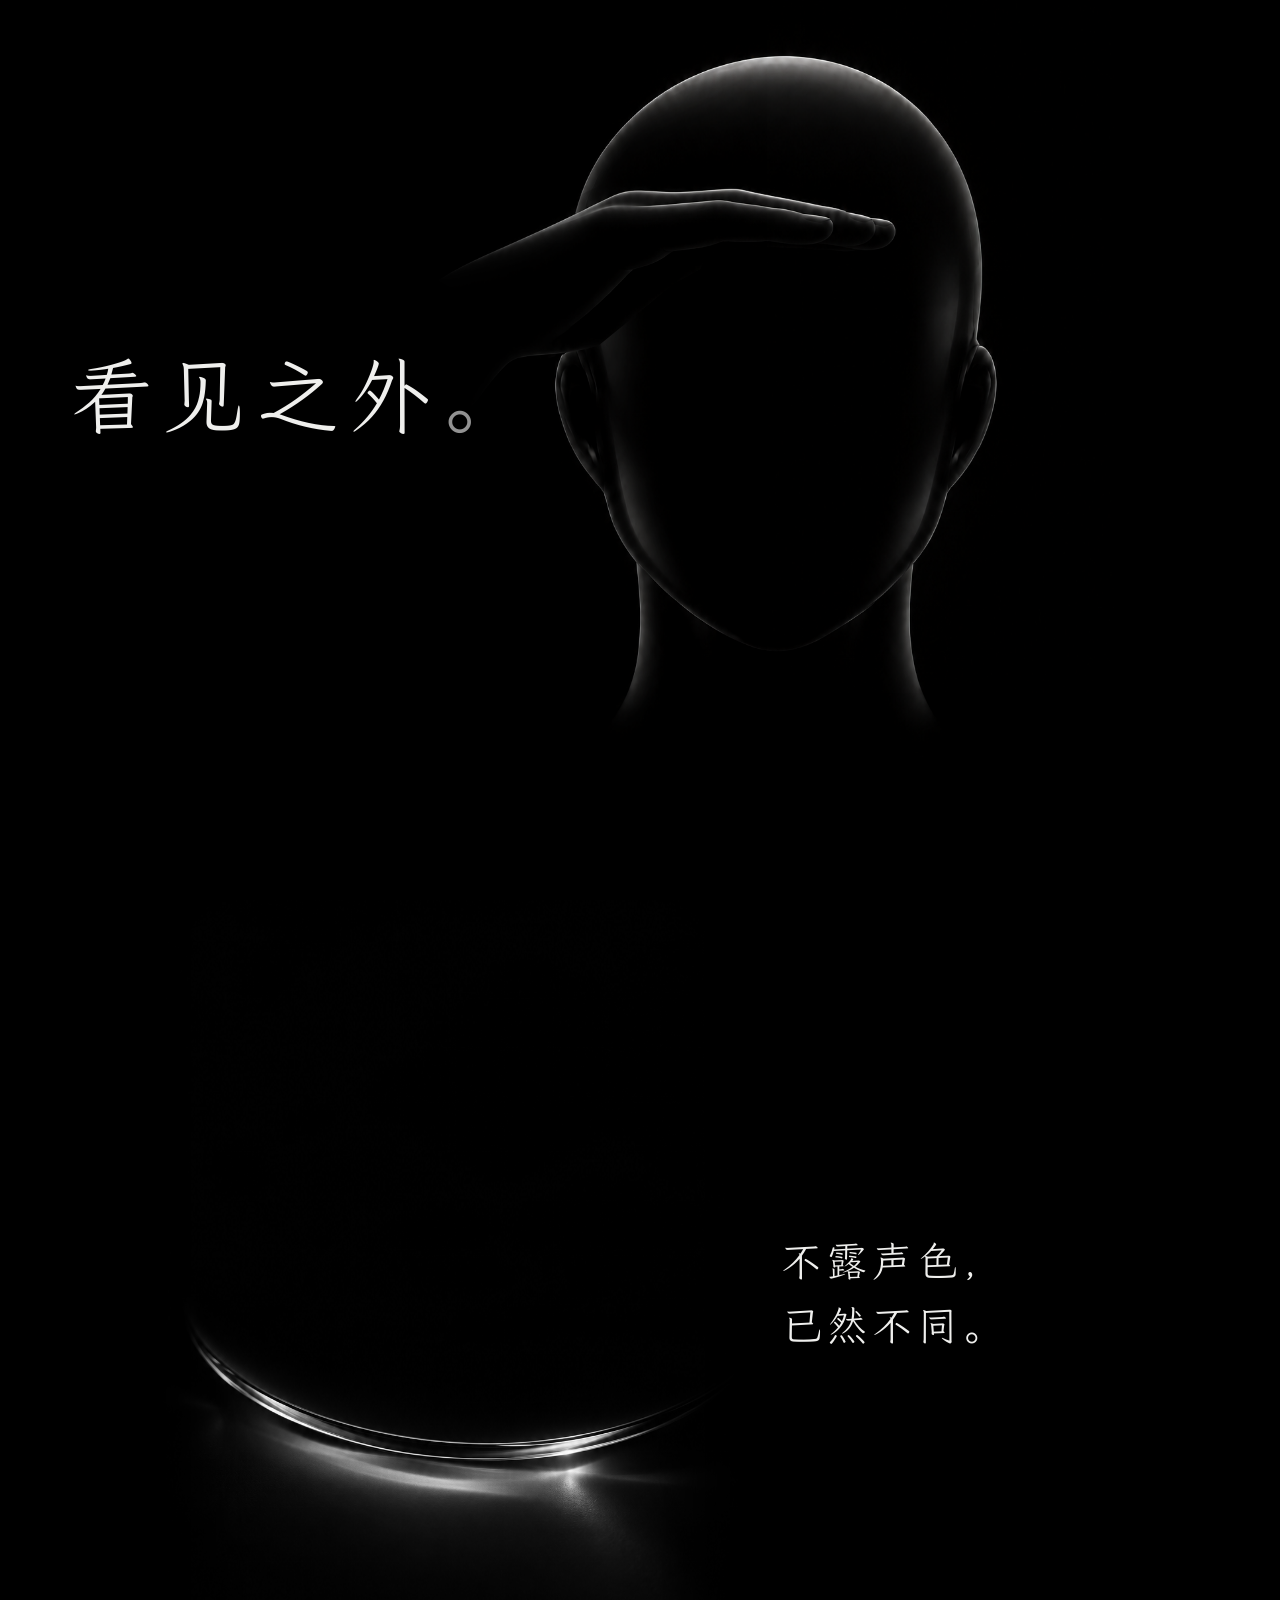
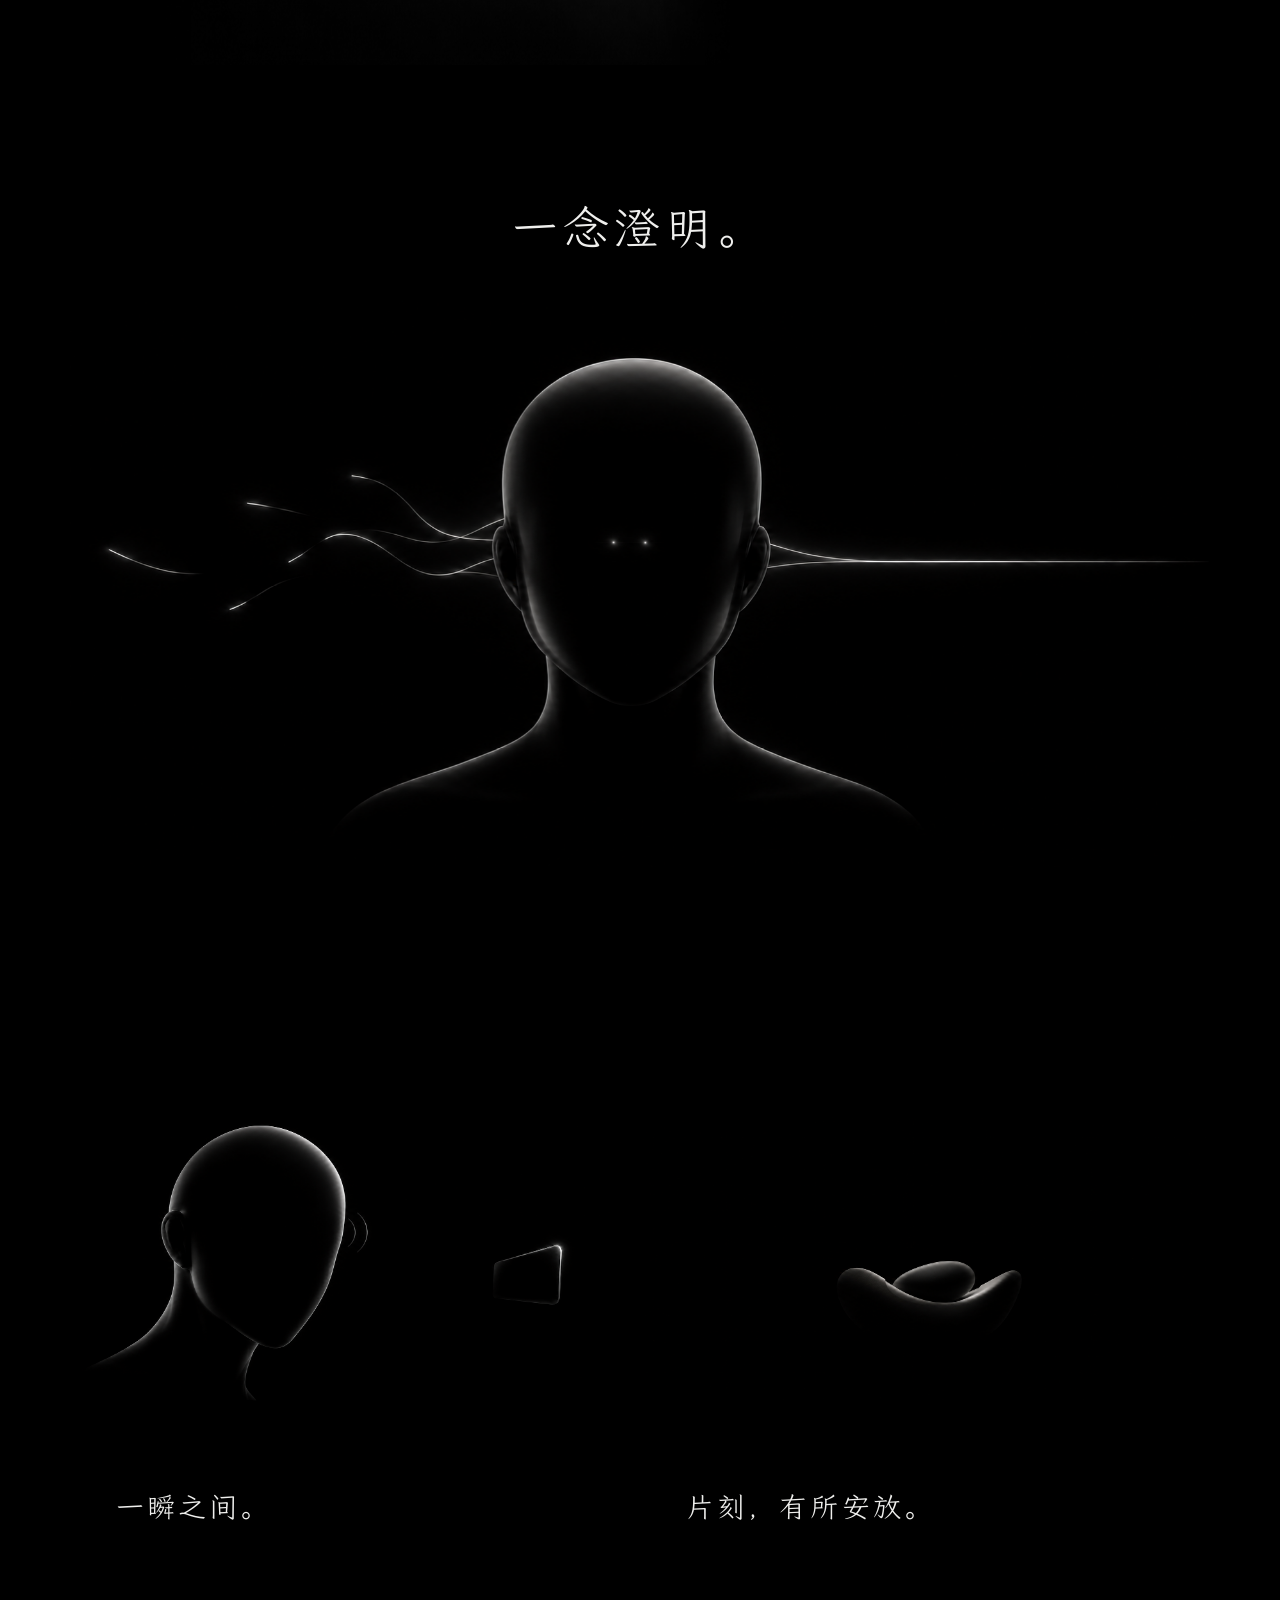
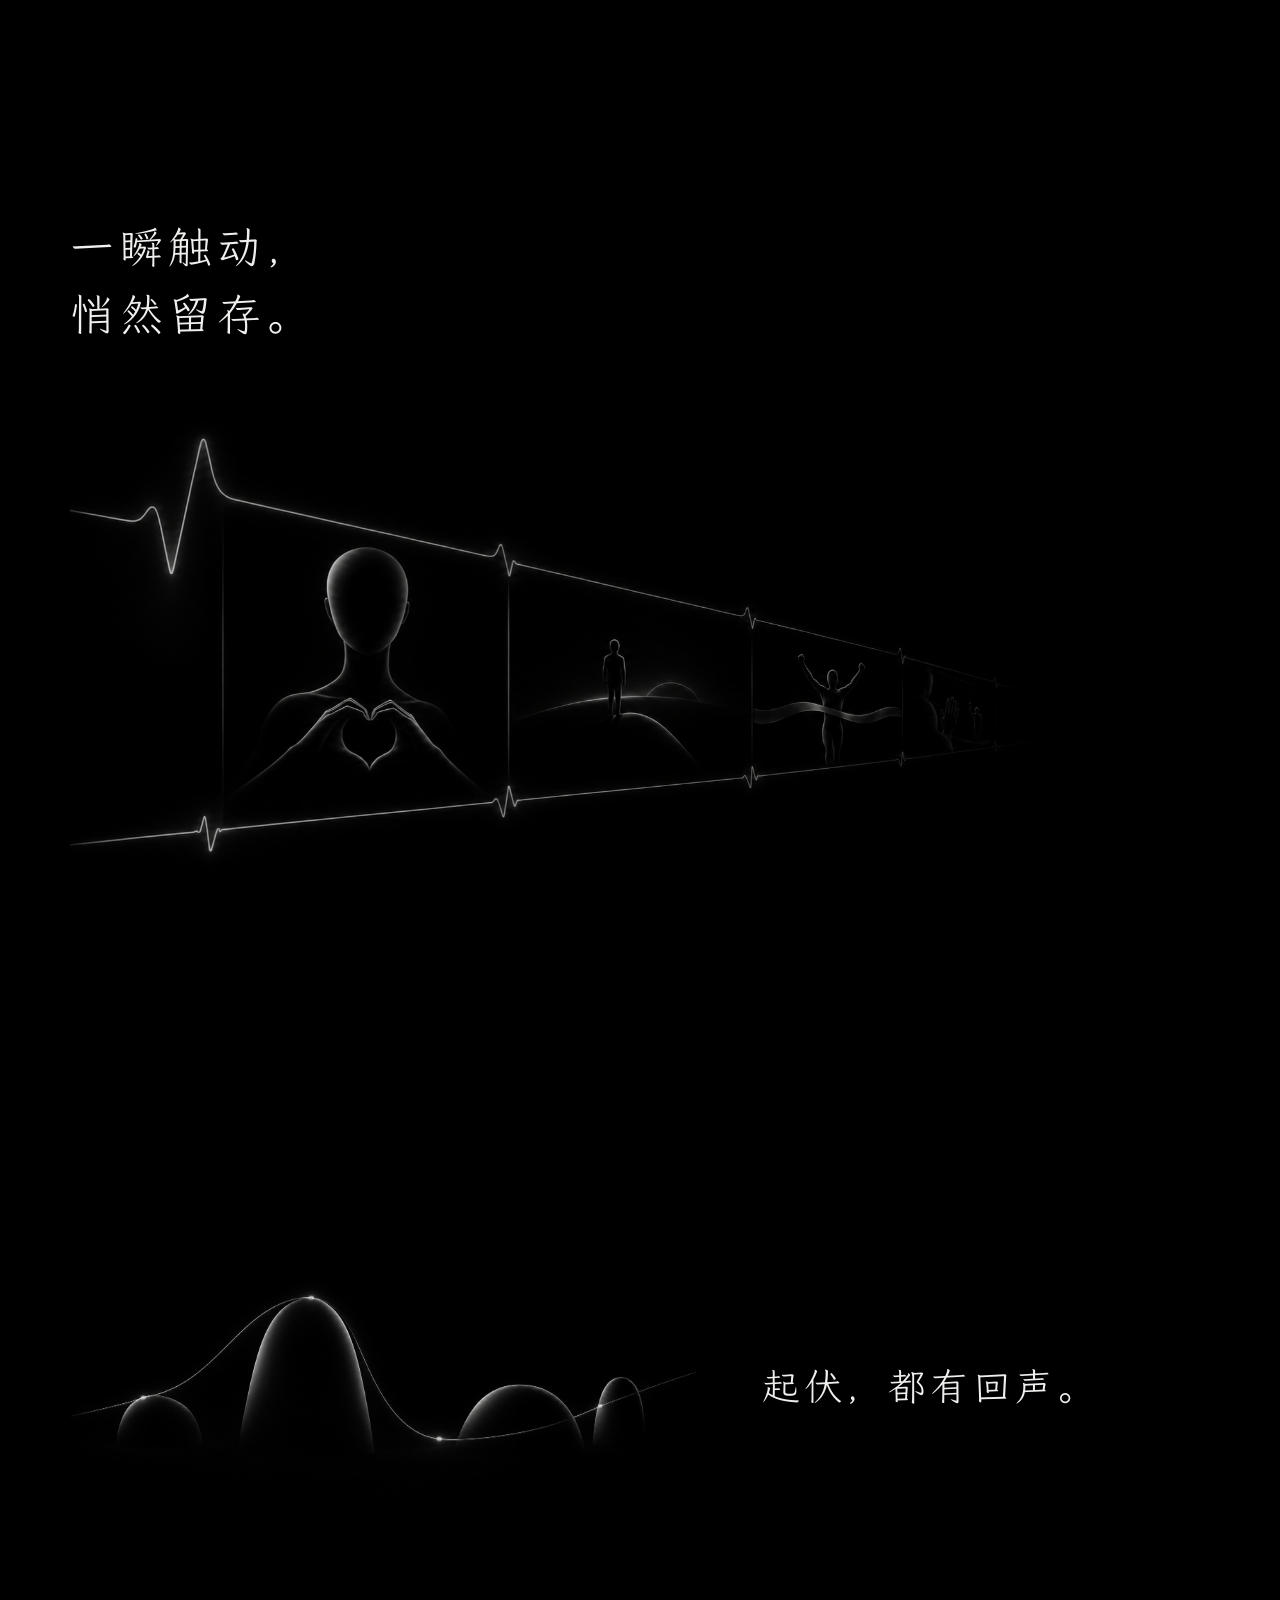
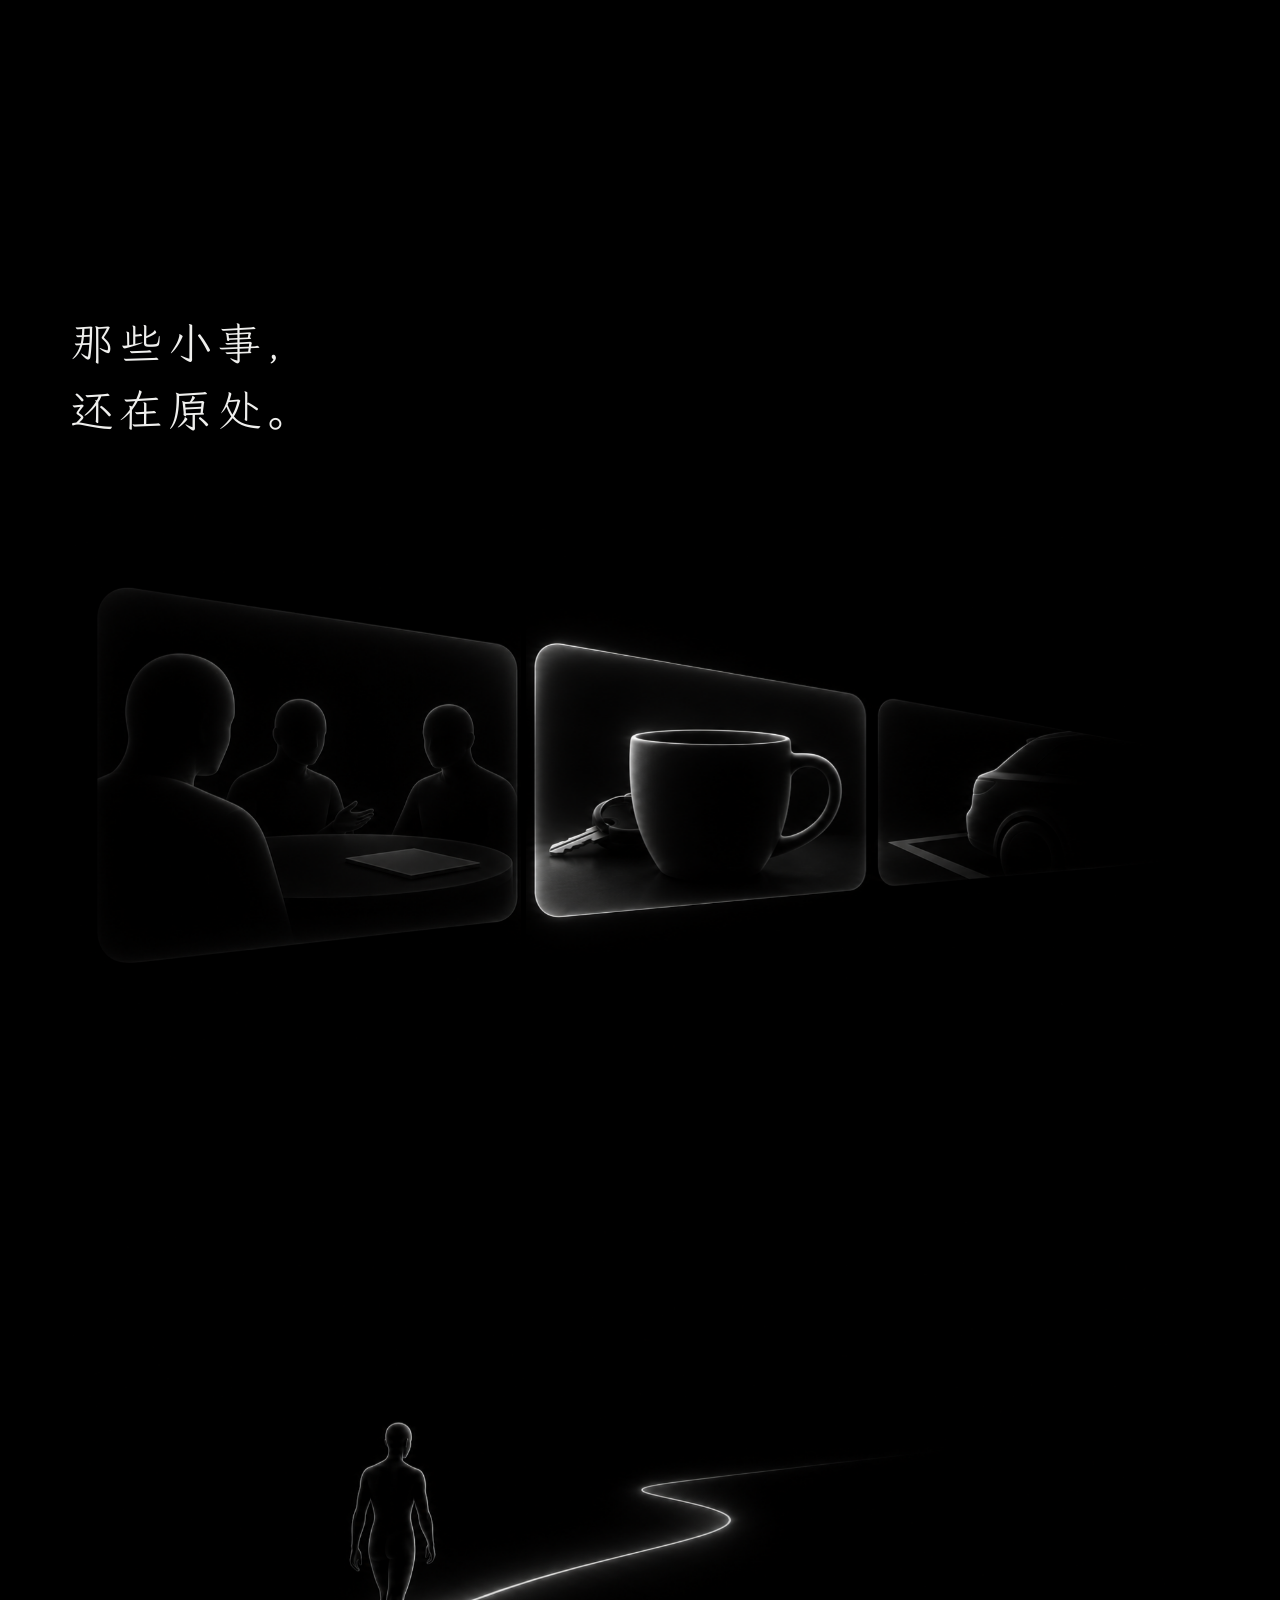
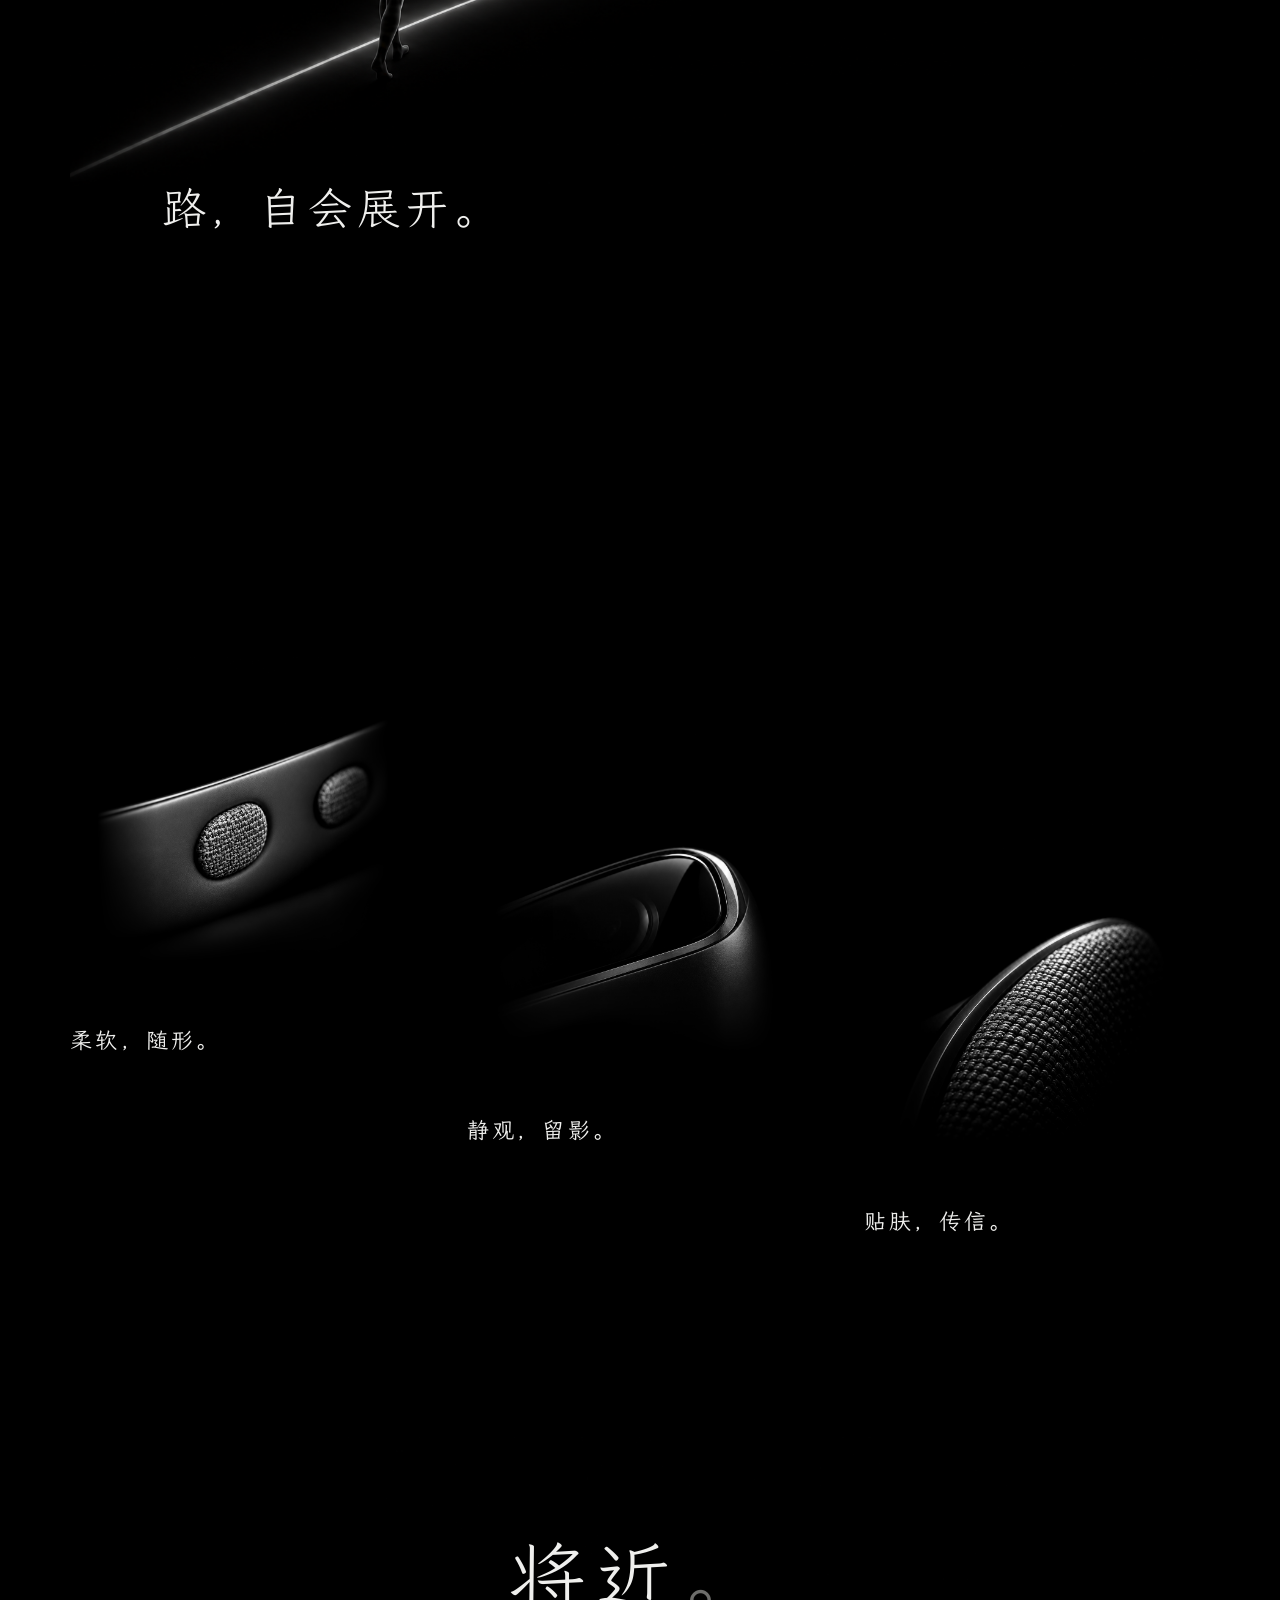
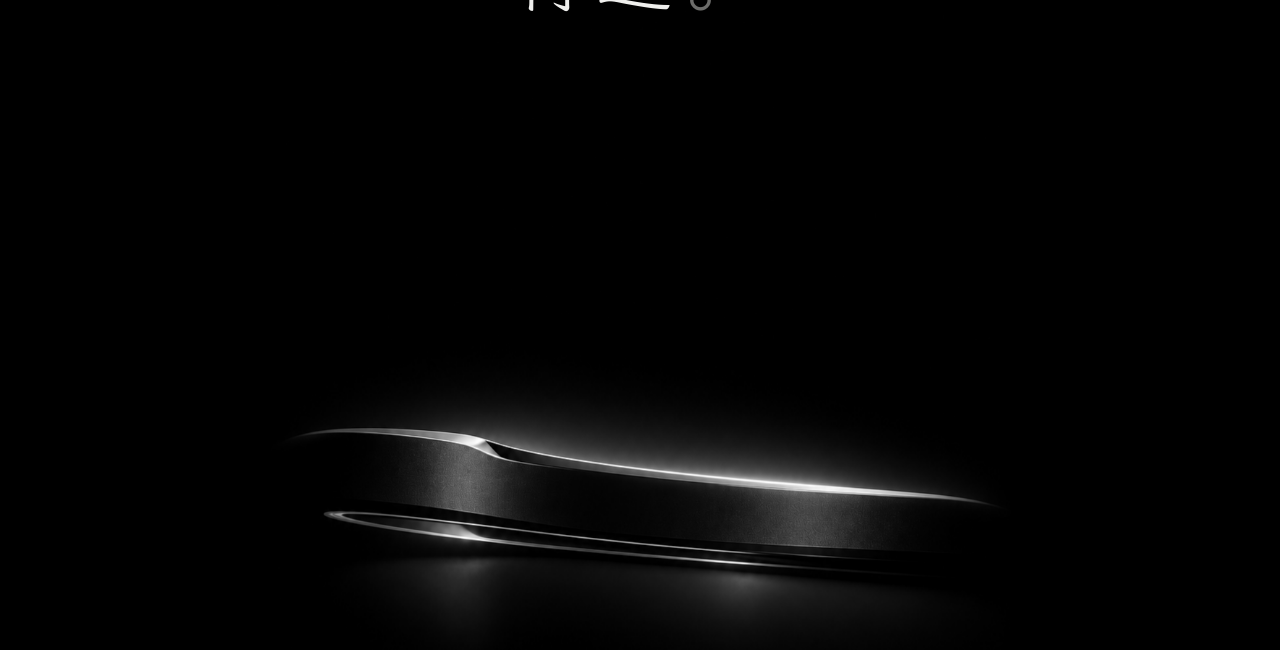
==== commit 511d8816: "Blend teaser image edges into background" ====
--- a/beyond/index.html
+++ b/beyond/index.html
@@ -8,7 +8,7 @@
   <title>看见之外 · 序章</title>
   <link rel="icon" href="data:image/svg+xml,%3Csvg xmlns='http://www.w3.org/2000/svg' viewBox='0 0 64 64'%3E%3Crect width='64' height='64' rx='16' fill='black'/%3E%3Cpath d='M15 32h34' stroke='white' stroke-width='2'/%3E%3C/svg%3E">
   <link rel="preload" href="assets/fonts/teaser-kai-light.woff2" as="font" type="font/woff2" crossorigin>
-  <link rel="stylesheet" href="styles.css?v=20261027-depth1">
+  <link rel="stylesheet" href="styles.css?v=20261027-edgefade1">
   <script src="app.js?v=20261027-depth1" defer></script>
 </head>
 <body>
--- a/beyond/styles.css
+++ b/beyond/styles.css
@@ -85,3 +85,11 @@
   .whisper-head{transform:translate3d(calc(var(--layer-x,0px) * .8),calc(var(--layer-y,0px) * .8 + var(--layer-scroll,0px)),0)}
   .whisper-frame{transform:translate3d(calc(var(--layer-x,0px) * -1.1),calc(var(--layer-y,0px) * -.8 + var(--layer-scroll,0px) * .6),0)}
 }
+
+/* Fade the actual image edges into the black page at every aspect ratio. */
+.afterglow-art{display:flex;align-items:center;justify-content:center;container-type:size}
+.afterglow-art img{width:min(100%,66.6667cqh);height:auto;mask-image:linear-gradient(90deg,transparent 0%,#000 16%,#000 84%,transparent 100%);-webkit-mask-image:linear-gradient(90deg,transparent 0%,#000 16%,#000 84%,transparent 100%)}
+@supports (mask-composite:intersect){
+  .afterglow-art img{mask-image:linear-gradient(90deg,transparent 0%,#000 16%,#000 84%,transparent 100%),linear-gradient(0deg,transparent 0%,#000 10%,#000 90%,transparent 100%);mask-composite:intersect;-webkit-mask-image:linear-gradient(90deg,transparent 0%,#000 16%,#000 84%,transparent 100%),linear-gradient(0deg,transparent 0%,#000 10%,#000 90%,transparent 100%);-webkit-mask-composite:source-in}
+}
+@media(max-width:900px){.afterglow-art{left:0}}
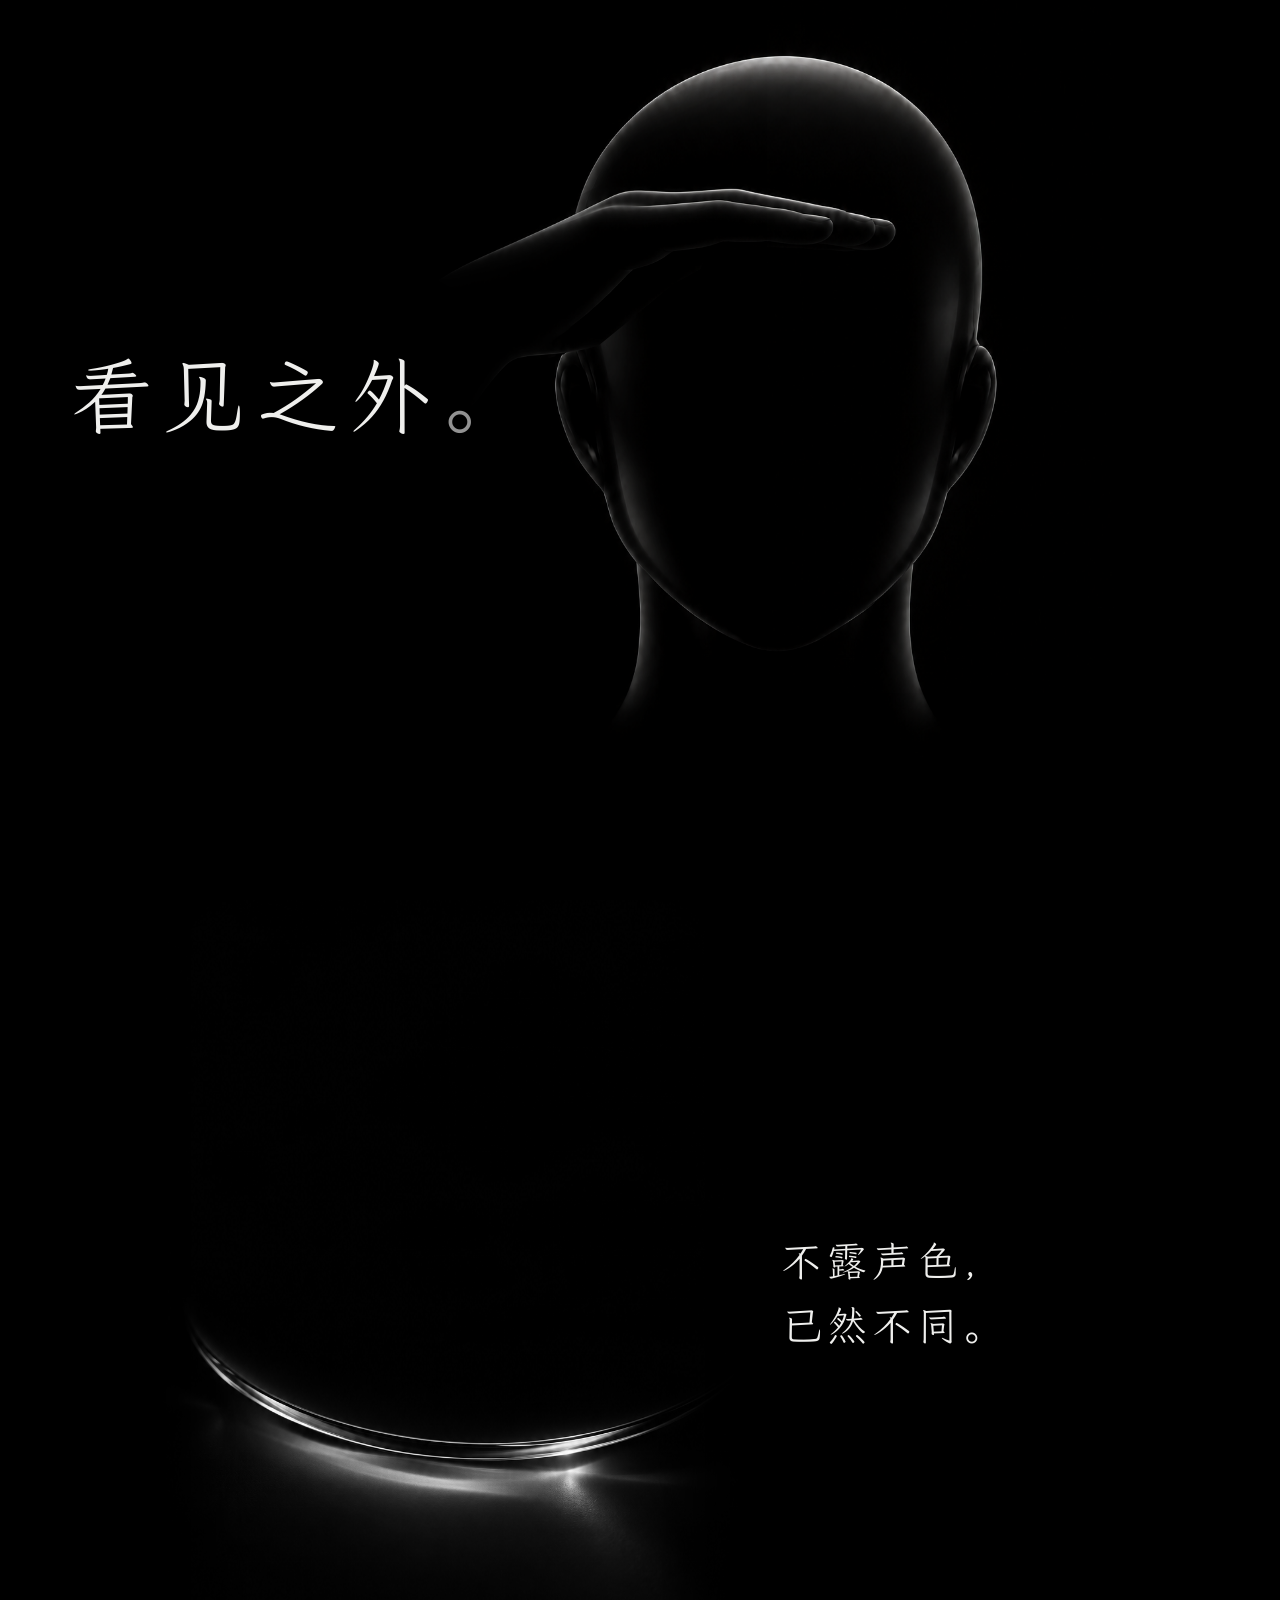
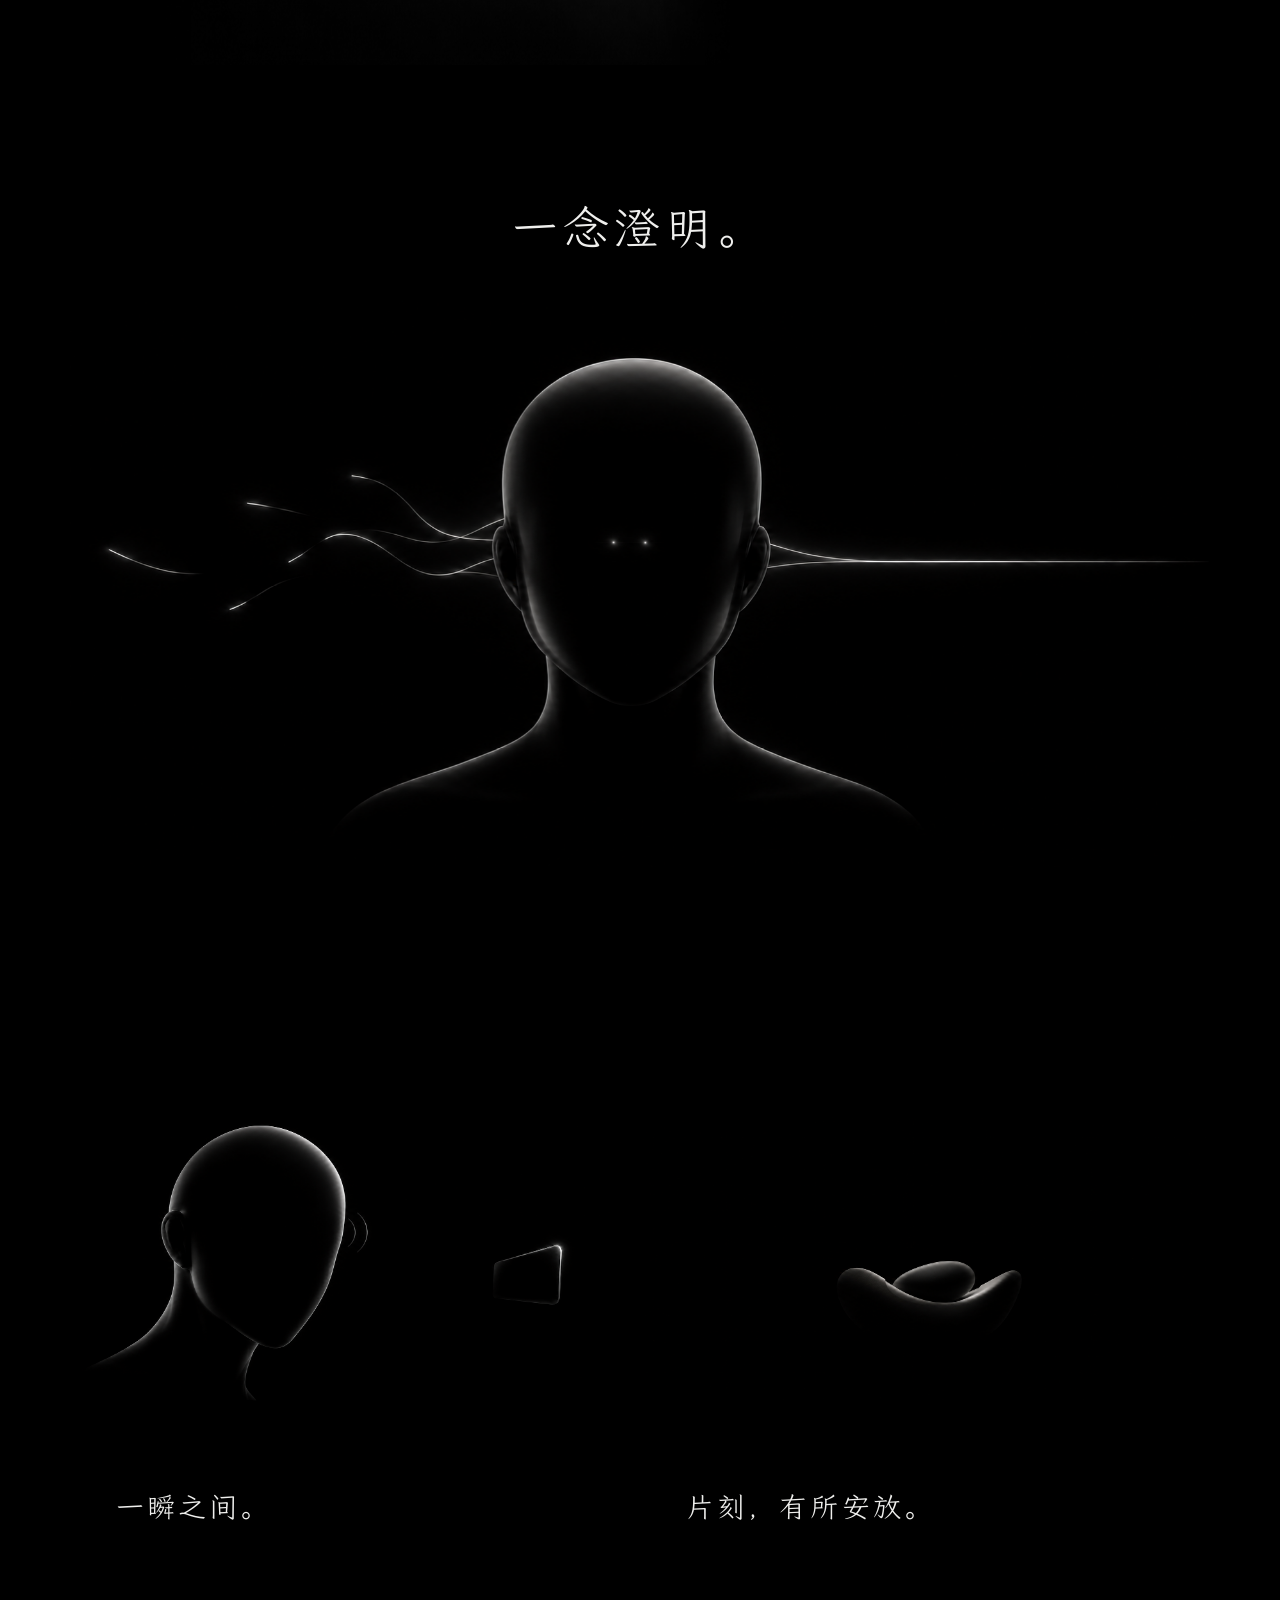
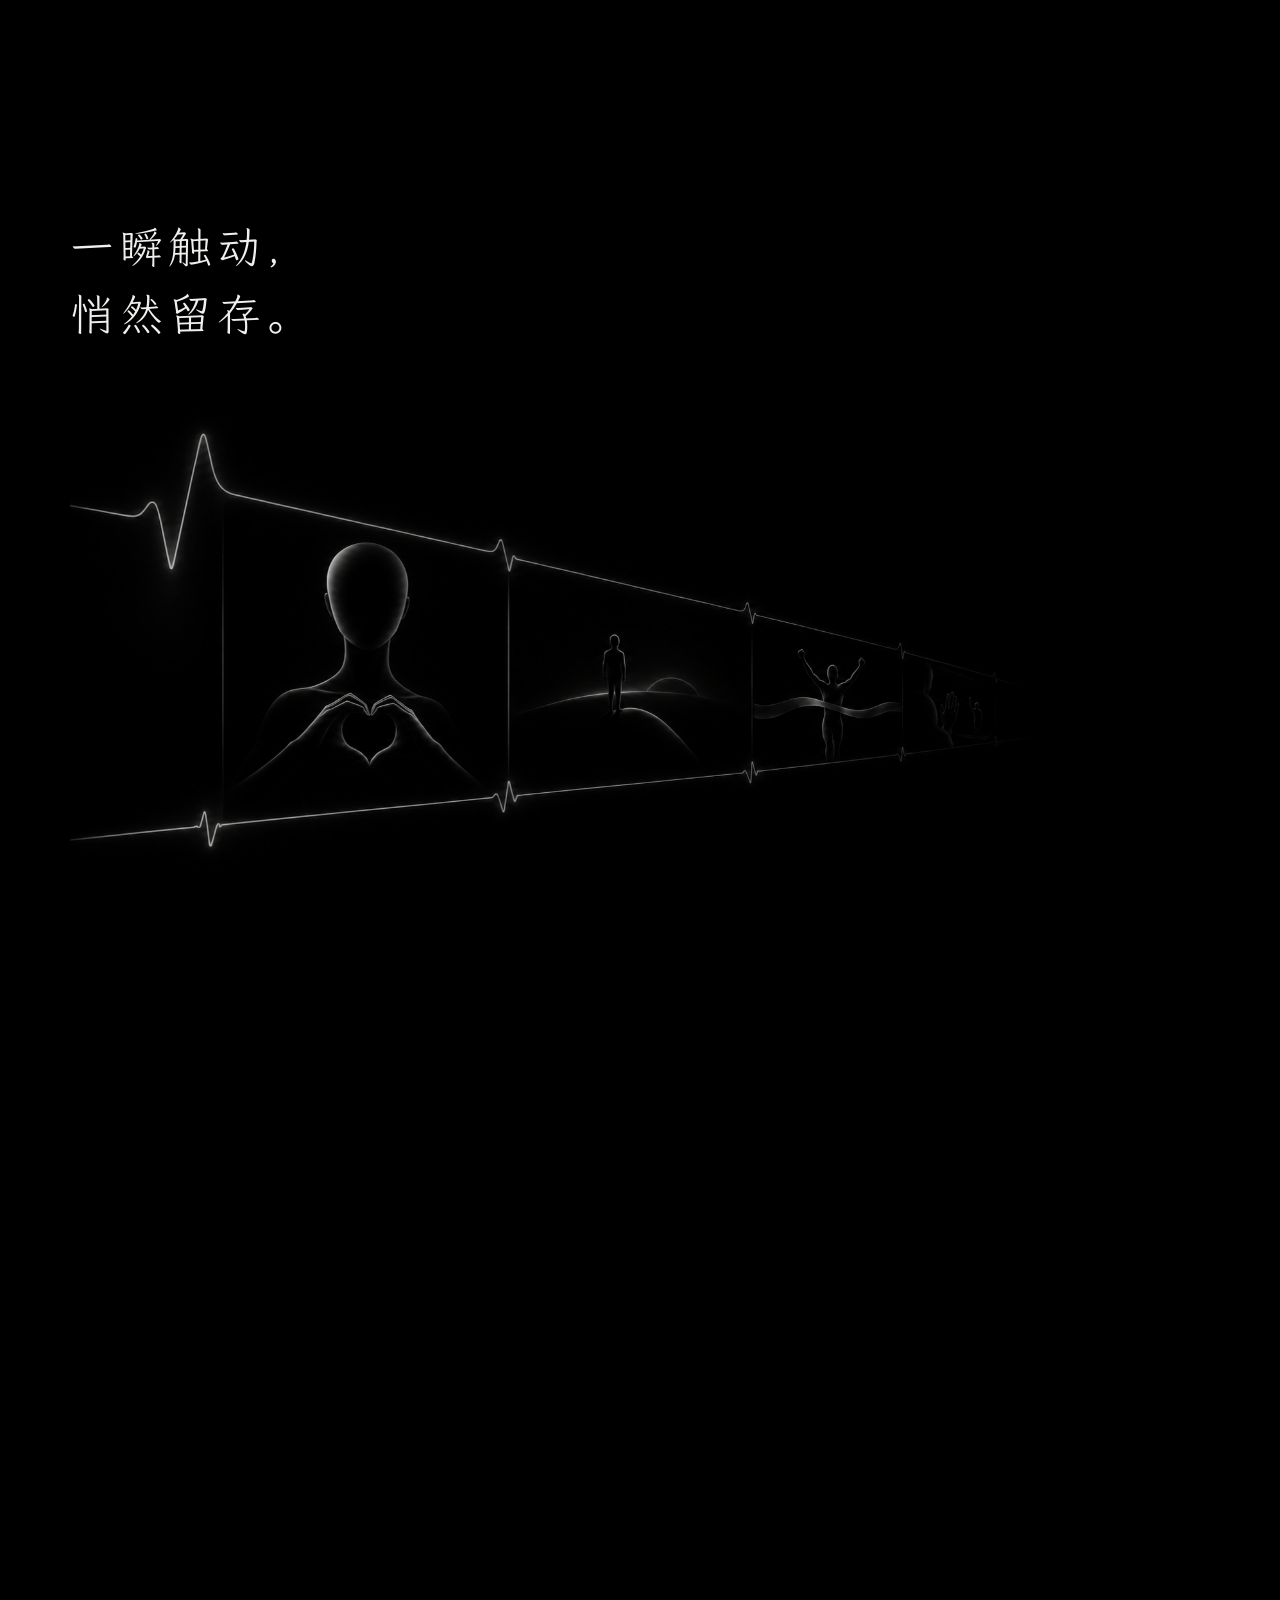
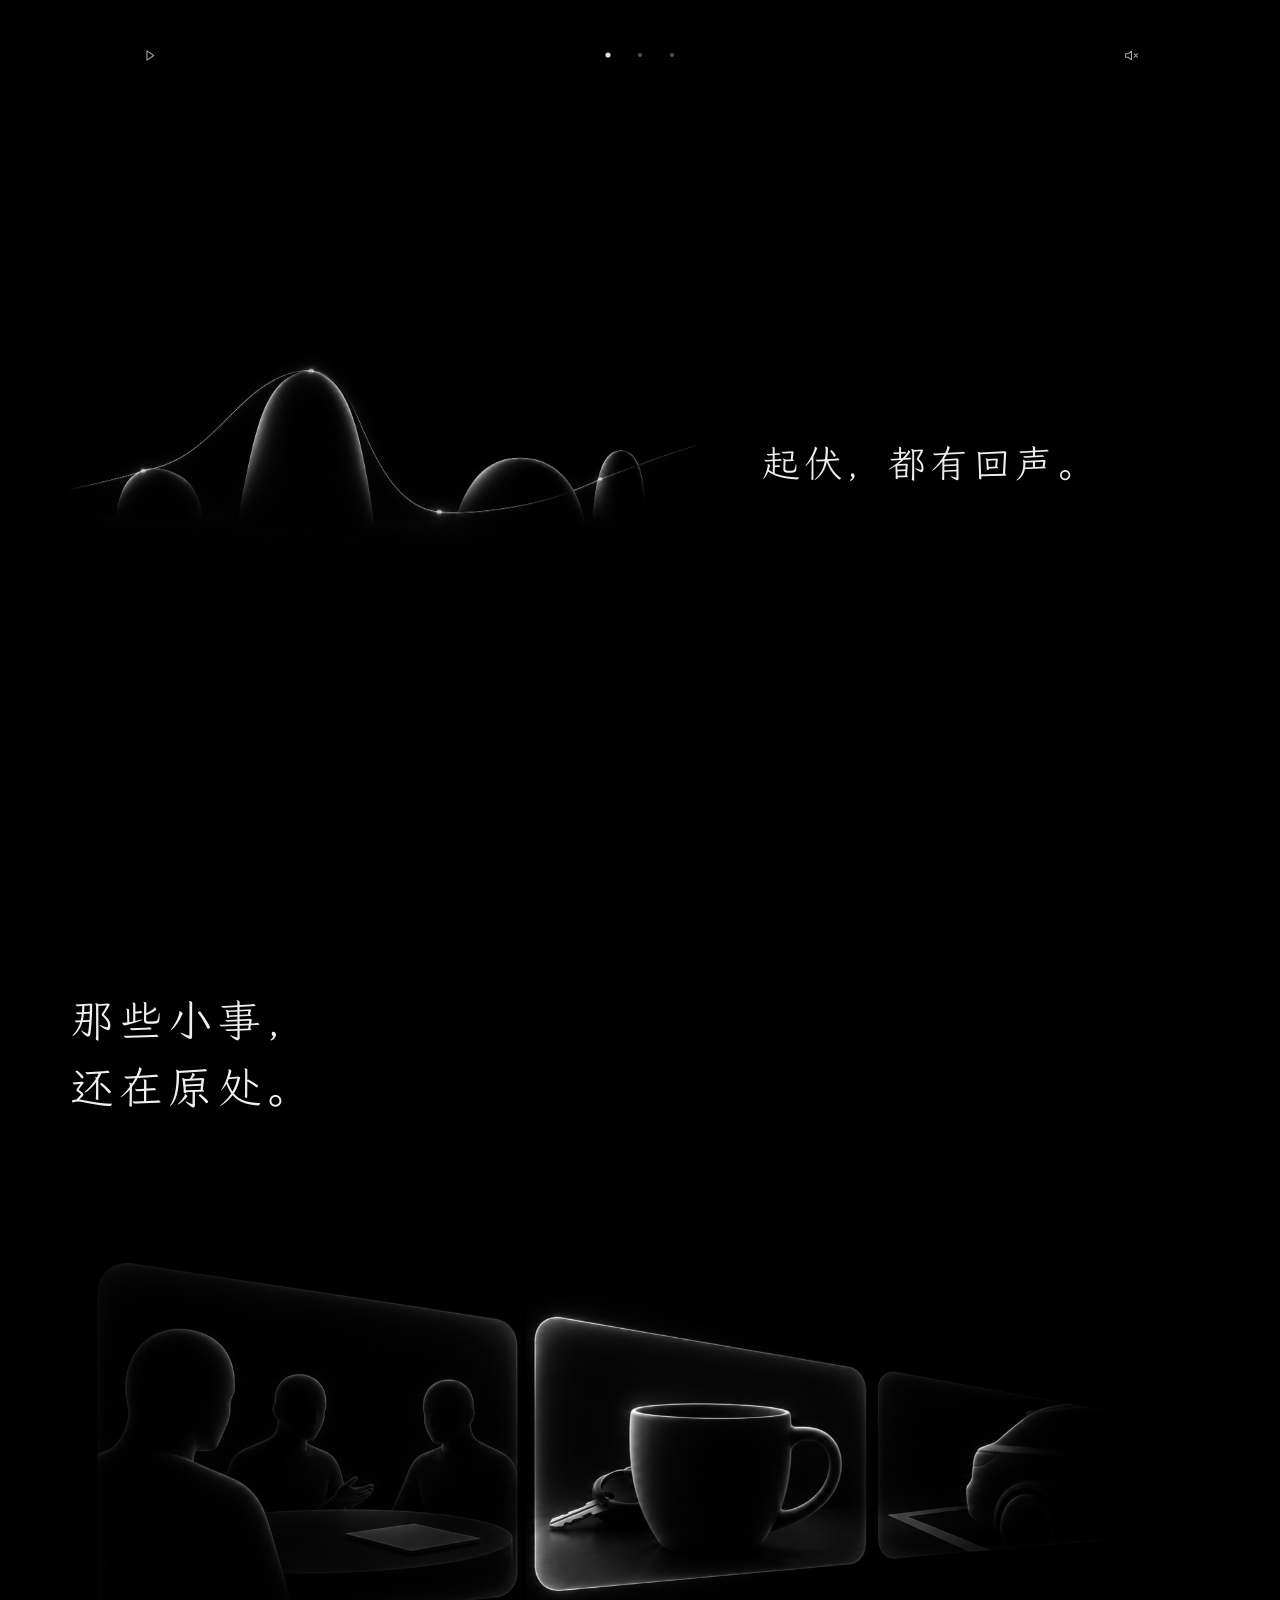
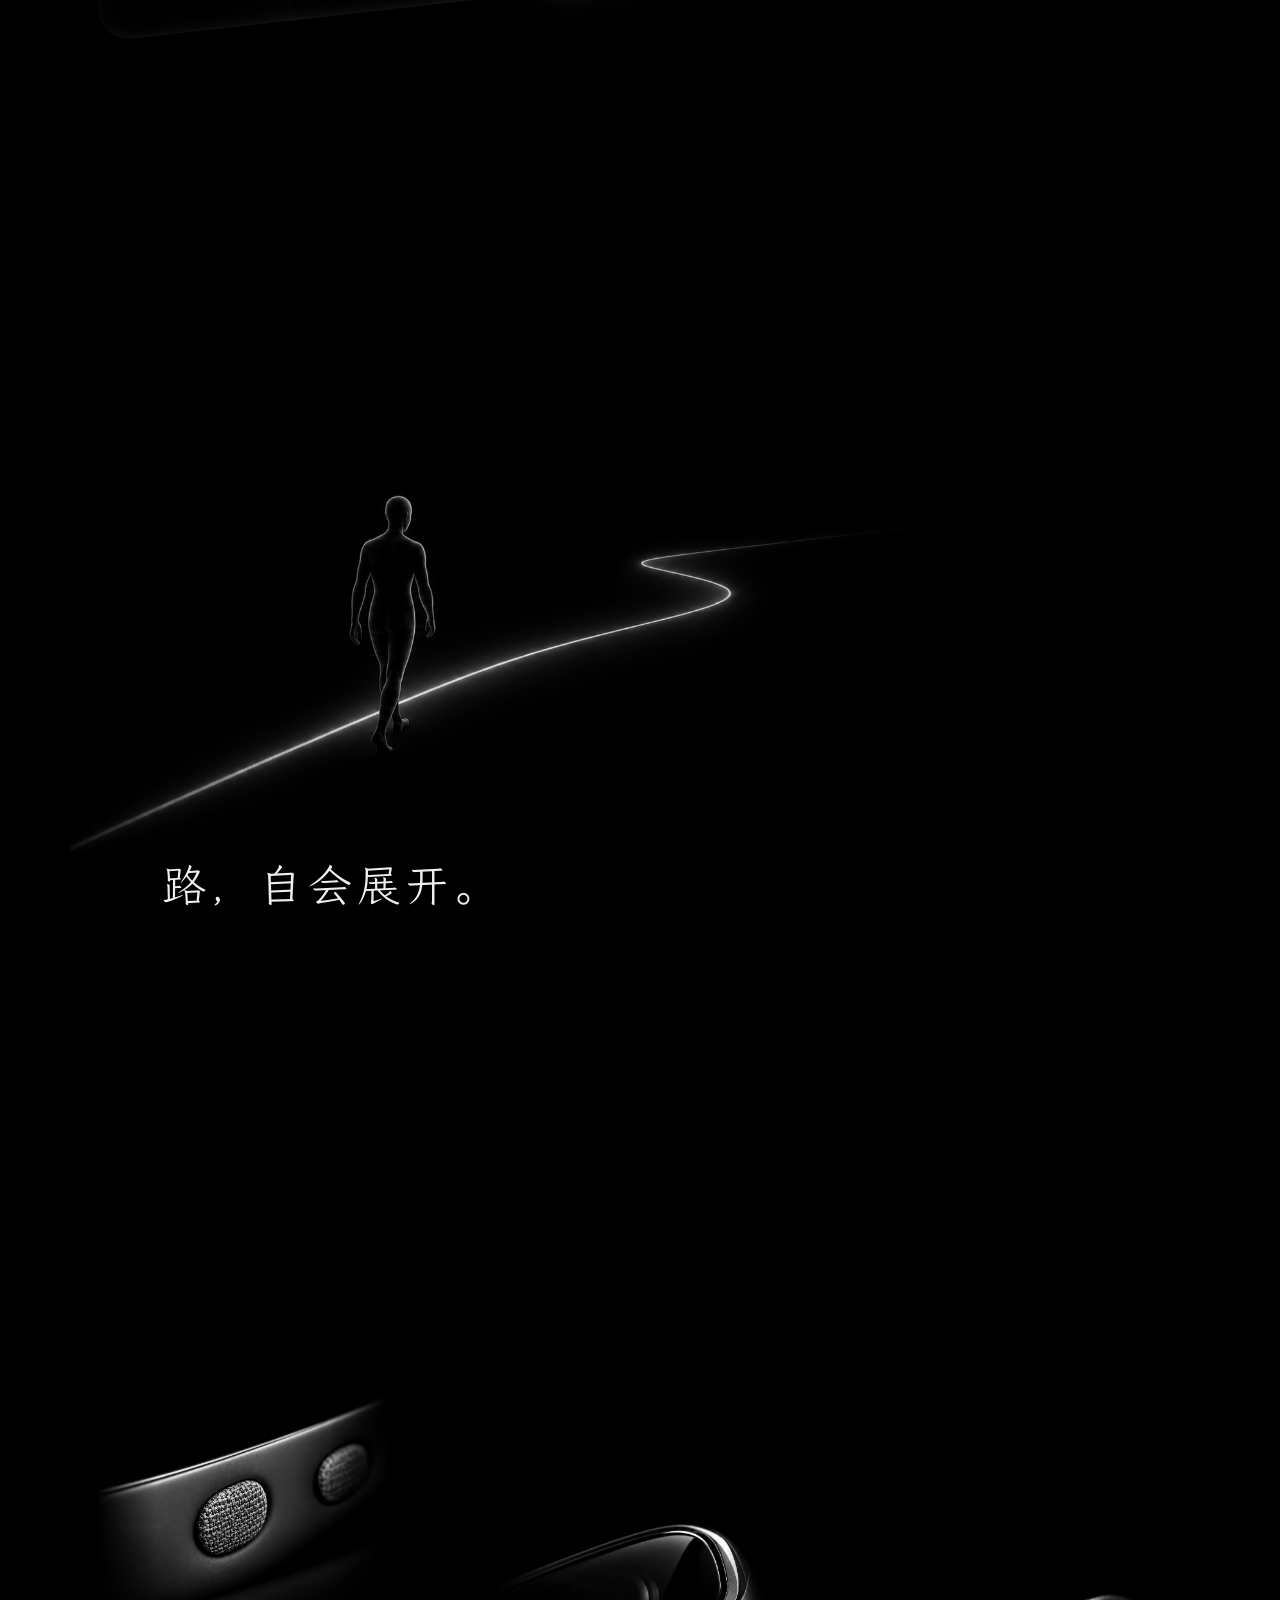
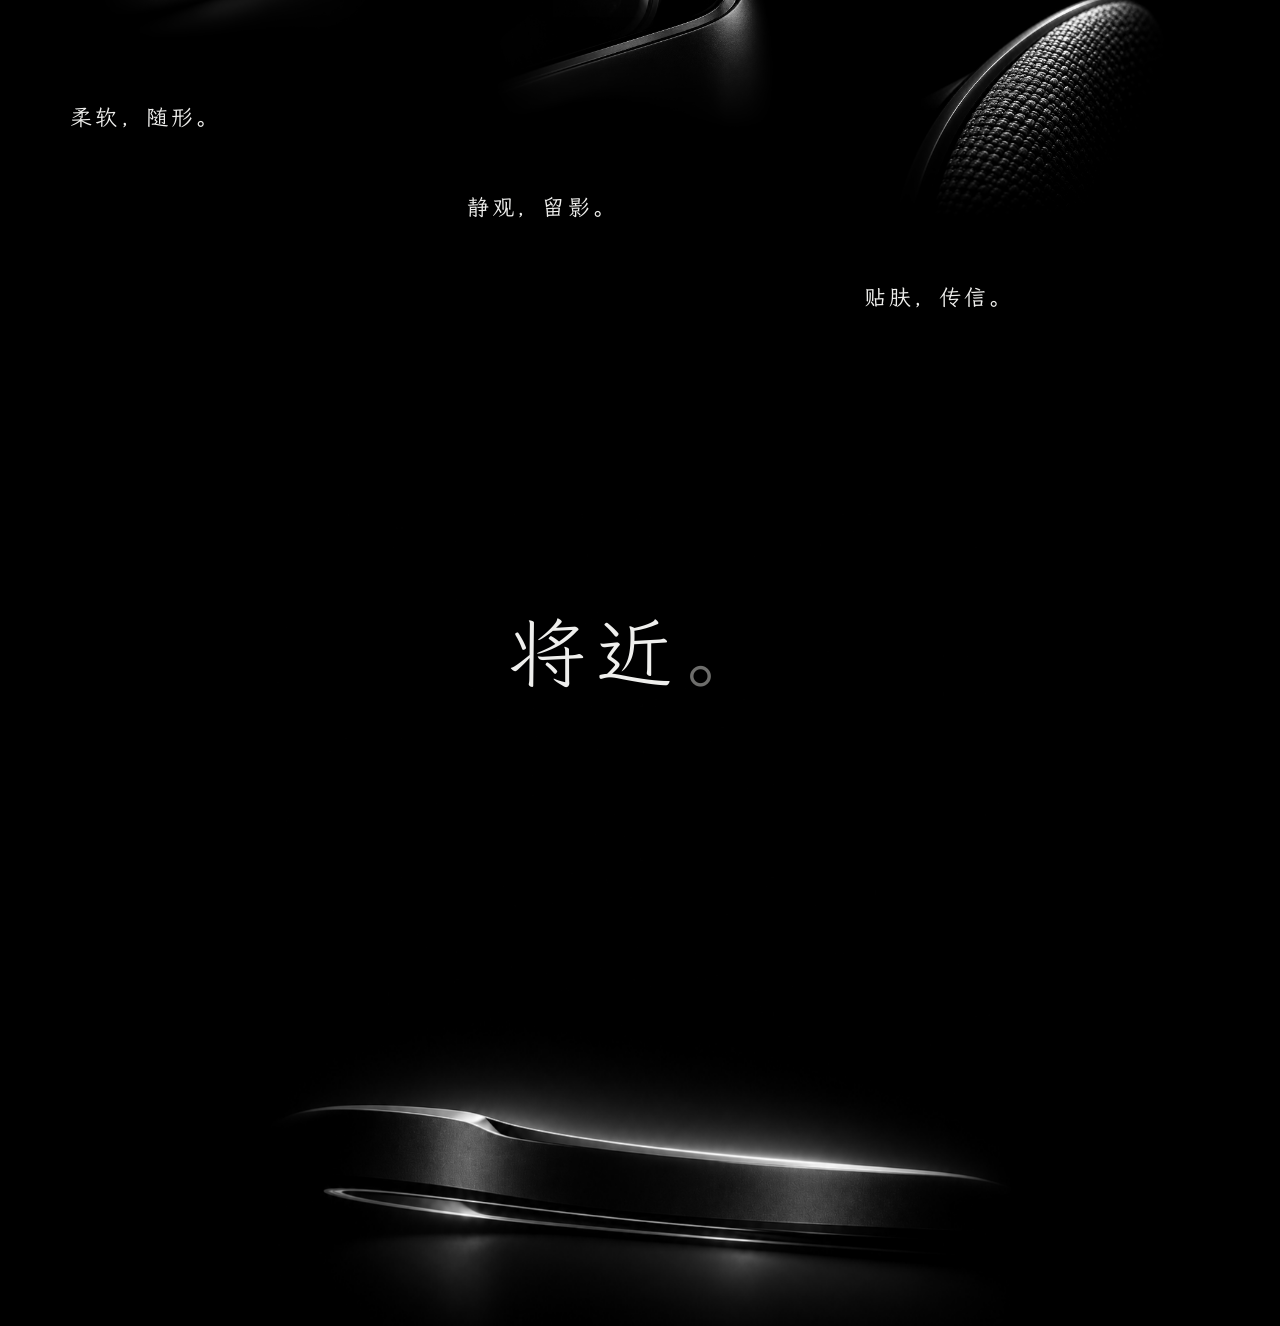
==== commit 26a6dfba: "Add looping highlight moment videos" ====
--- a/beyond/index.html
+++ b/beyond/index.html
@@ -8,8 +8,9 @@
   <title>看见之外 · 序章</title>
   <link rel="icon" href="data:image/svg+xml,%3Csvg xmlns='http://www.w3.org/2000/svg' viewBox='0 0 64 64'%3E%3Crect width='64' height='64' rx='16' fill='black'/%3E%3Cpath d='M15 32h34' stroke='white' stroke-width='2'/%3E%3C/svg%3E">
   <link rel="preload" href="assets/fonts/teaser-kai-light.woff2" as="font" type="font/woff2" crossorigin>
-  <link rel="stylesheet" href="styles.css?v=20261027-edgefade1">
+  <link rel="stylesheet" href="styles.css?v=20261103-moments1">
   <script src="app.js?v=20261027-depth1" defer></script>
+  <script src="moments.js?v=20261103-moments1" defer></script>
 </head>
 <body>
   <a class="skip" href="#story">进入序章</a>
@@ -51,6 +52,20 @@
     <section class="scene scene-moments" aria-labelledby="moments-title">
       <div class="section-copy reveal"><h2 id="moments-title">一瞬触动，<br>悄然留存。</h2></div>
       <div class="scene-art reveal"><img src="assets/05-moments.png" width="1792" height="1024" alt="比心、远望、冲线与挥别的抽象片段，向右侧的黑暗延伸" loading="lazy"></div>
+      <div class="moments-carousel" aria-label="值得留存的三个瞬间" role="region">
+        <div class="moments-window">
+          <div class="moments-track">
+            <div class="moments-slide"><video src="assets/moments/confession.mp4" aria-label="表白的时刻" muted playsinline preload="none" controls></video></div>
+            <div class="moments-slide"><video src="assets/moments/homecoming.mp4" aria-label="宠物迎接你回家" muted playsinline preload="none" controls></video></div>
+            <div class="moments-slide"><video src="assets/moments/summit.mp4" aria-label="登顶后的云海" muted playsinline preload="none" controls></video></div>
+          </div>
+        </div>
+        <div class="moments-controls" hidden>
+          <button class="moments-play" type="button" aria-label="播放视频" aria-pressed="false"><svg class="icon-play" viewBox="0 0 20 20" aria-hidden="true"><path d="M7 4.5 15 10l-8 5.5z"/></svg><svg class="icon-pause" viewBox="0 0 20 20" aria-hidden="true"><path d="M7 5v10M13 5v10"/></svg></button>
+          <div class="moments-dots" aria-label="选择视频"><button type="button" aria-label="表白的时刻" aria-current="true"></button><button type="button" aria-label="宠物迎接你回家"></button><button type="button" aria-label="登顶后的云海"></button></div>
+          <button class="moments-sound" type="button" aria-label="开启声音" aria-pressed="false"><svg class="icon-muted" viewBox="0 0 20 20" aria-hidden="true"><path d="M3 8h3l4-3v10l-4-3H3zM13 8l4 4m0-4-4 4"/></svg><svg class="icon-sound" viewBox="0 0 20 20" aria-hidden="true"><path d="M3 8h3l4-3v10l-4-3H3zM13 7.5c1.5 1.3 1.5 3.7 0 5M15 5.5c3 2.4 3 6.6 0 9"/></svg></button>
+        </div>
+      </div>
     </section>
 
     <section class="scene scene-echo" aria-labelledby="echo-title">
--- a/beyond/styles.css
+++ b/beyond/styles.css
@@ -93,3 +93,25 @@
   .afterglow-art img{mask-image:linear-gradient(90deg,transparent 0%,#000 16%,#000 84%,transparent 100%),linear-gradient(0deg,transparent 0%,#000 10%,#000 90%,transparent 100%);mask-composite:intersect;-webkit-mask-image:linear-gradient(90deg,transparent 0%,#000 16%,#000 84%,transparent 100%),linear-gradient(0deg,transparent 0%,#000 10%,#000 90%,transparent 100%);-webkit-mask-composite:source-in}
 }
 @media(max-width:900px){.afterglow-art{left:0}}
+
+/* A quiet window for the moments: the footage keeps its original color and sound. */
+.moments-carousel{width:min(100%,1020px);margin:clamp(28px,4vw,64px) auto 0;position:relative}
+.moments-window{overflow:hidden;aspect-ratio:16/9;background:#000}
+.moments-track{display:flex;width:100%;height:100%;transform:translate3d(0,0,0);transition:transform .8s cubic-bezier(.22,.6,.22,1)}
+.moments-slide{flex:0 0 100%;min-width:0;height:100%;background:#000}
+.moments-slide video{display:block;width:100%;height:100%;object-fit:contain;background:#000}
+.moments-controls[hidden]{display:none}
+.moments-controls{display:grid;grid-template-columns:38px 1fr 38px;align-items:center;margin-top:14px;color:#aaa}
+.moments-controls button{appearance:none;border:0;background:none;color:inherit;cursor:pointer;padding:0;-webkit-tap-highlight-color:transparent}
+.moments-controls button:focus-visible{outline:1px solid #ddd;outline-offset:4px}
+.moments-play,.moments-sound{width:38px;height:38px;display:grid;place-items:center;transition:color .3s ease}
+.moments-controls button:hover{color:#fff}
+.moments-controls svg{width:17px;height:17px;fill:none;stroke:currentColor;stroke-width:1.2;stroke-linecap:round;stroke-linejoin:round}
+.moments-play .icon-pause,.moments-sound .icon-sound,.moments-play[aria-pressed="true"] .icon-play,.moments-sound[aria-pressed="true"] .icon-muted{display:none}
+.moments-play[aria-pressed="true"] .icon-pause,.moments-sound[aria-pressed="true"] .icon-sound{display:block}
+.moments-dots{display:flex;justify-content:center;align-items:center;gap:8px}
+.moments-dots button{width:24px;height:32px;display:grid;place-items:center}
+.moments-dots button::after{content:"";display:block;width:4px;height:4px;border-radius:50%;background:#555;transition:background .3s,transform .3s}
+.moments-dots button[aria-current="true"]::after{background:#ddd;transform:scale(1.3)}
+@media(max-width:600px){.moments-carousel{width:100%;margin-top:32px}.moments-controls{padding:0 var(--side)}}
+@media(prefers-reduced-motion:reduce){.moments-track{transition:none}}
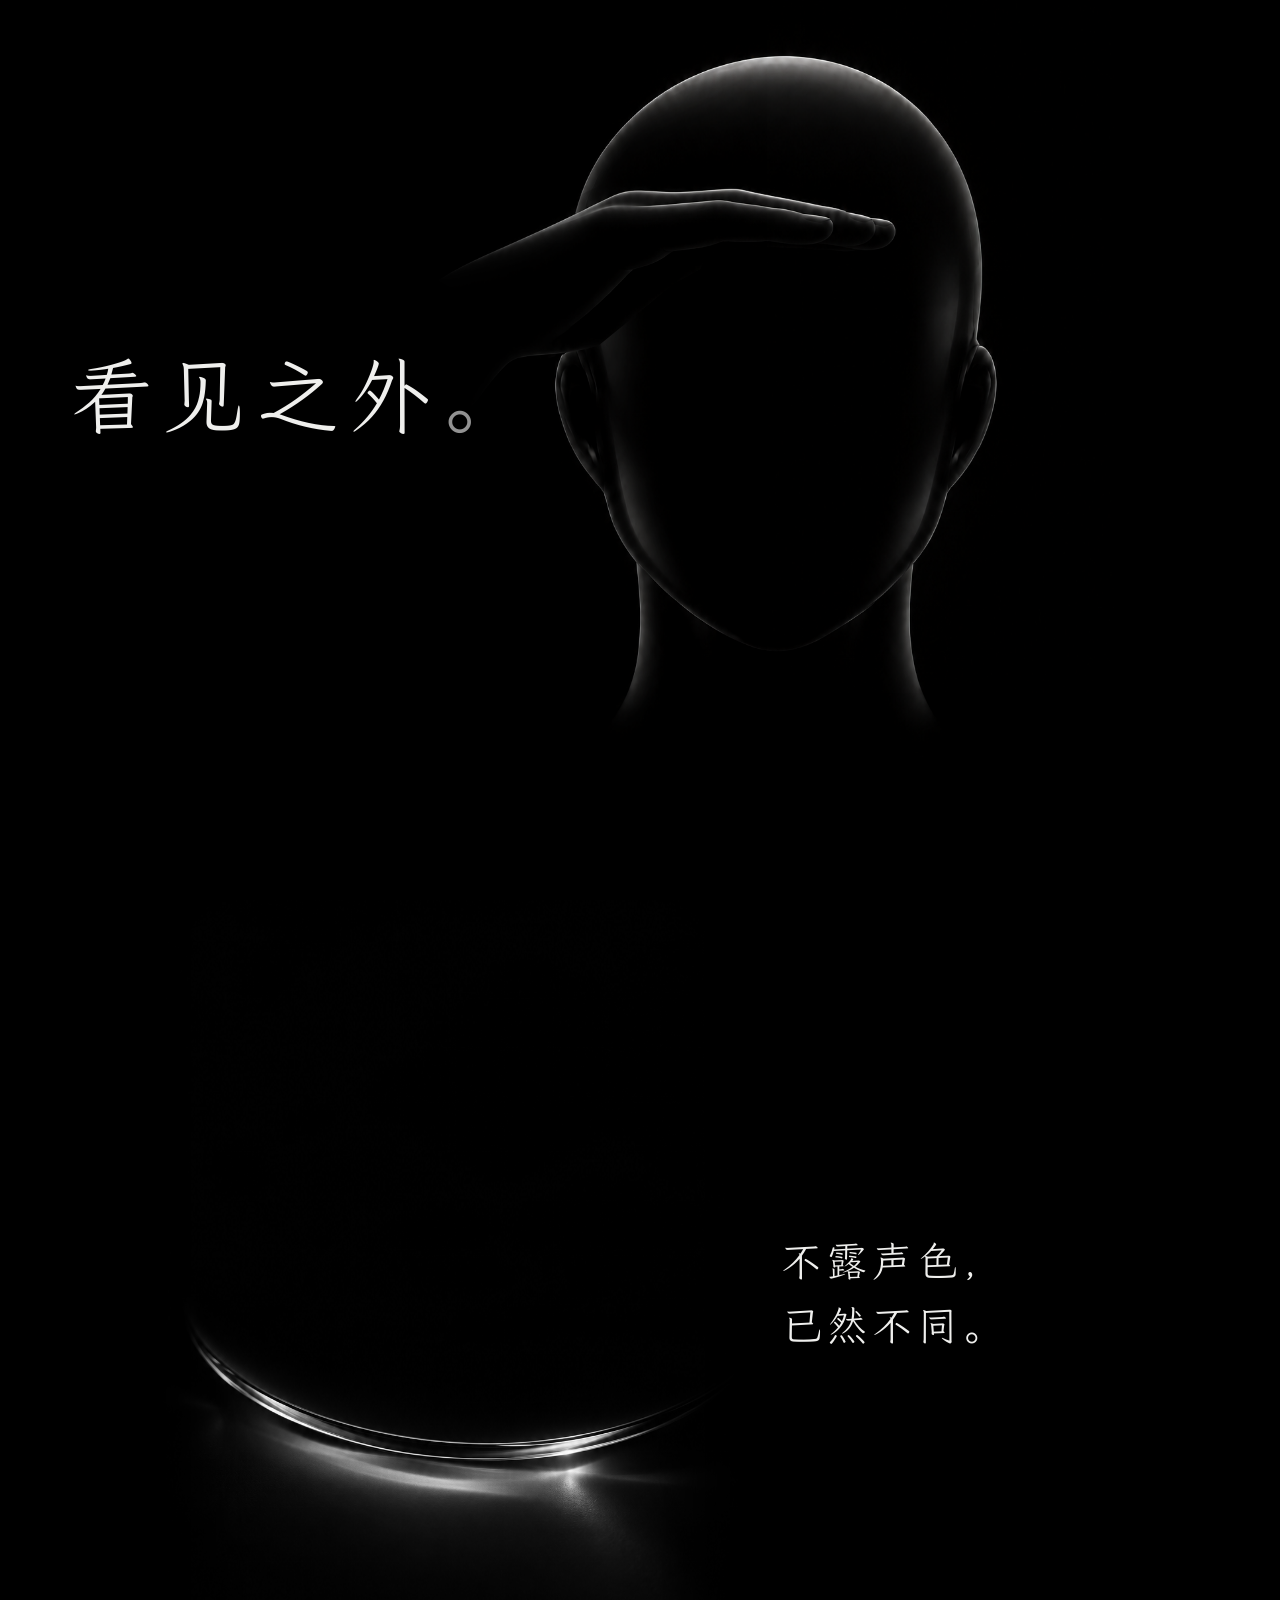
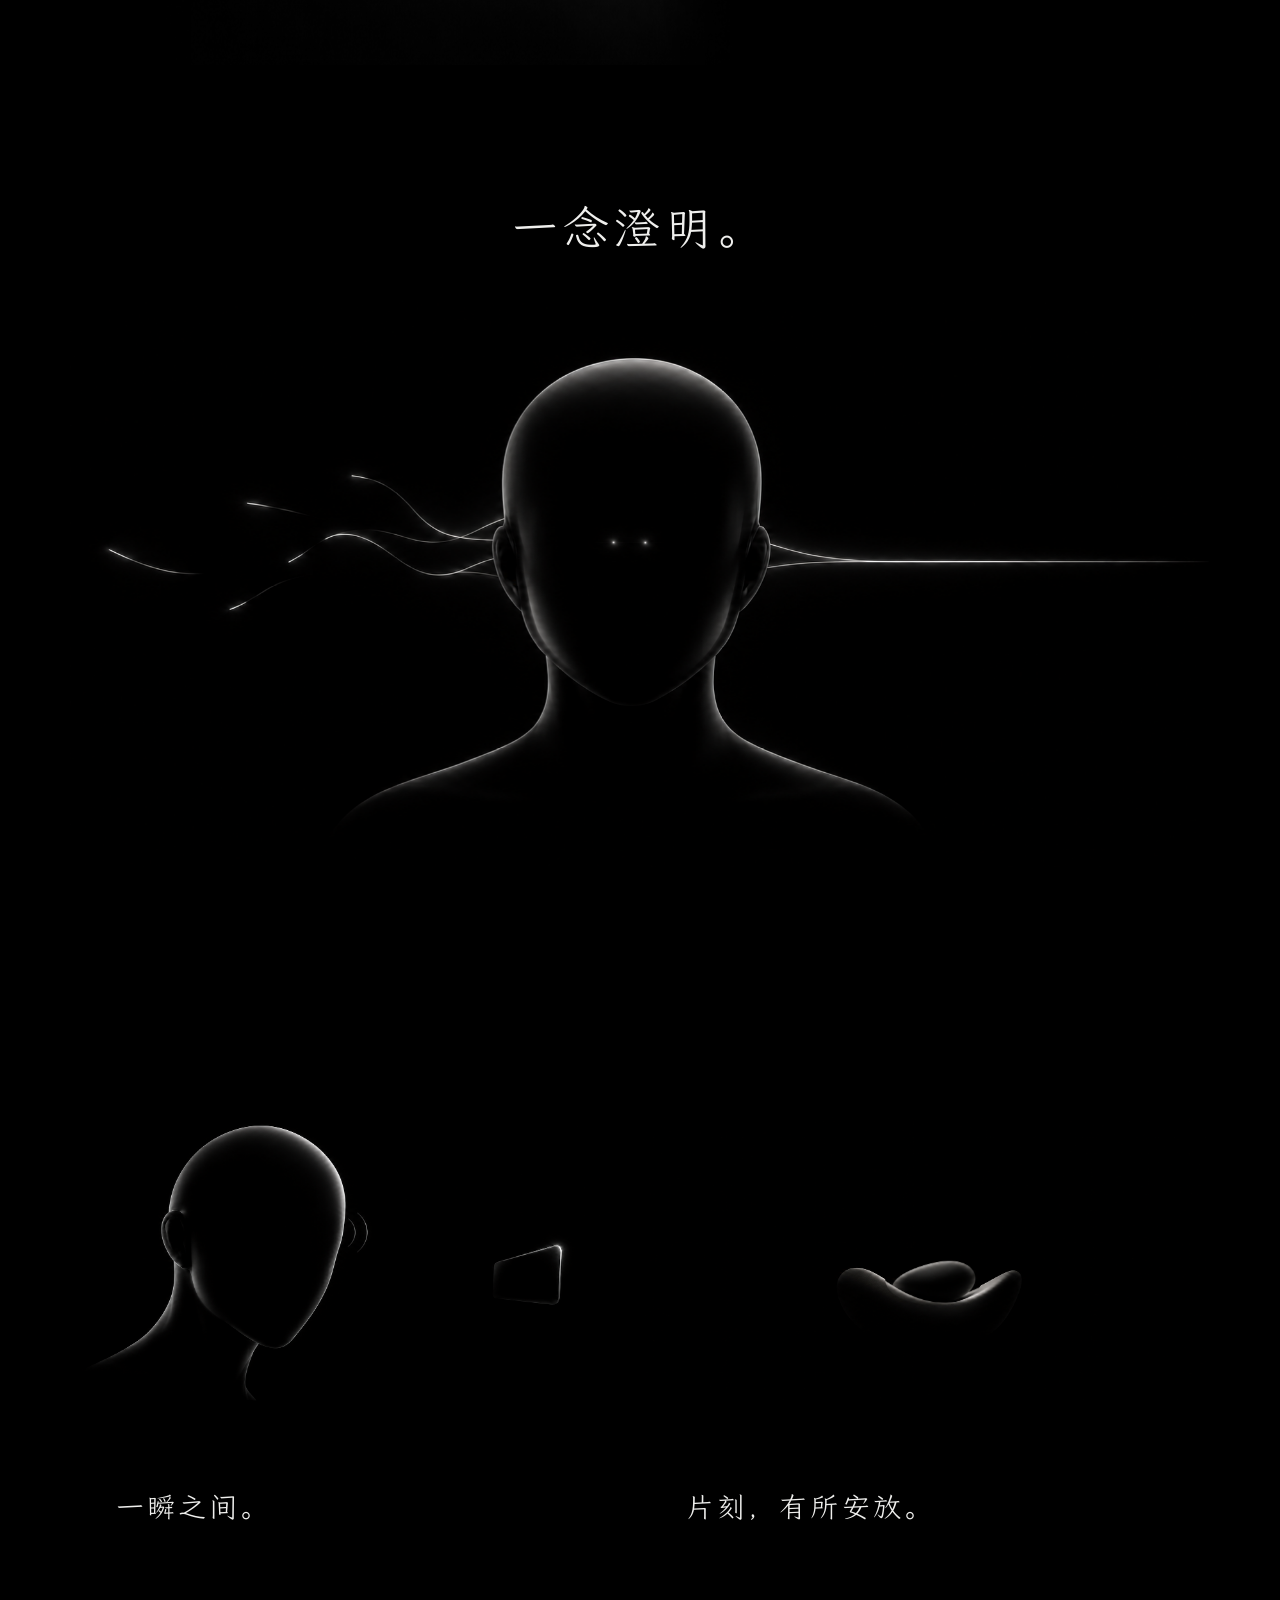
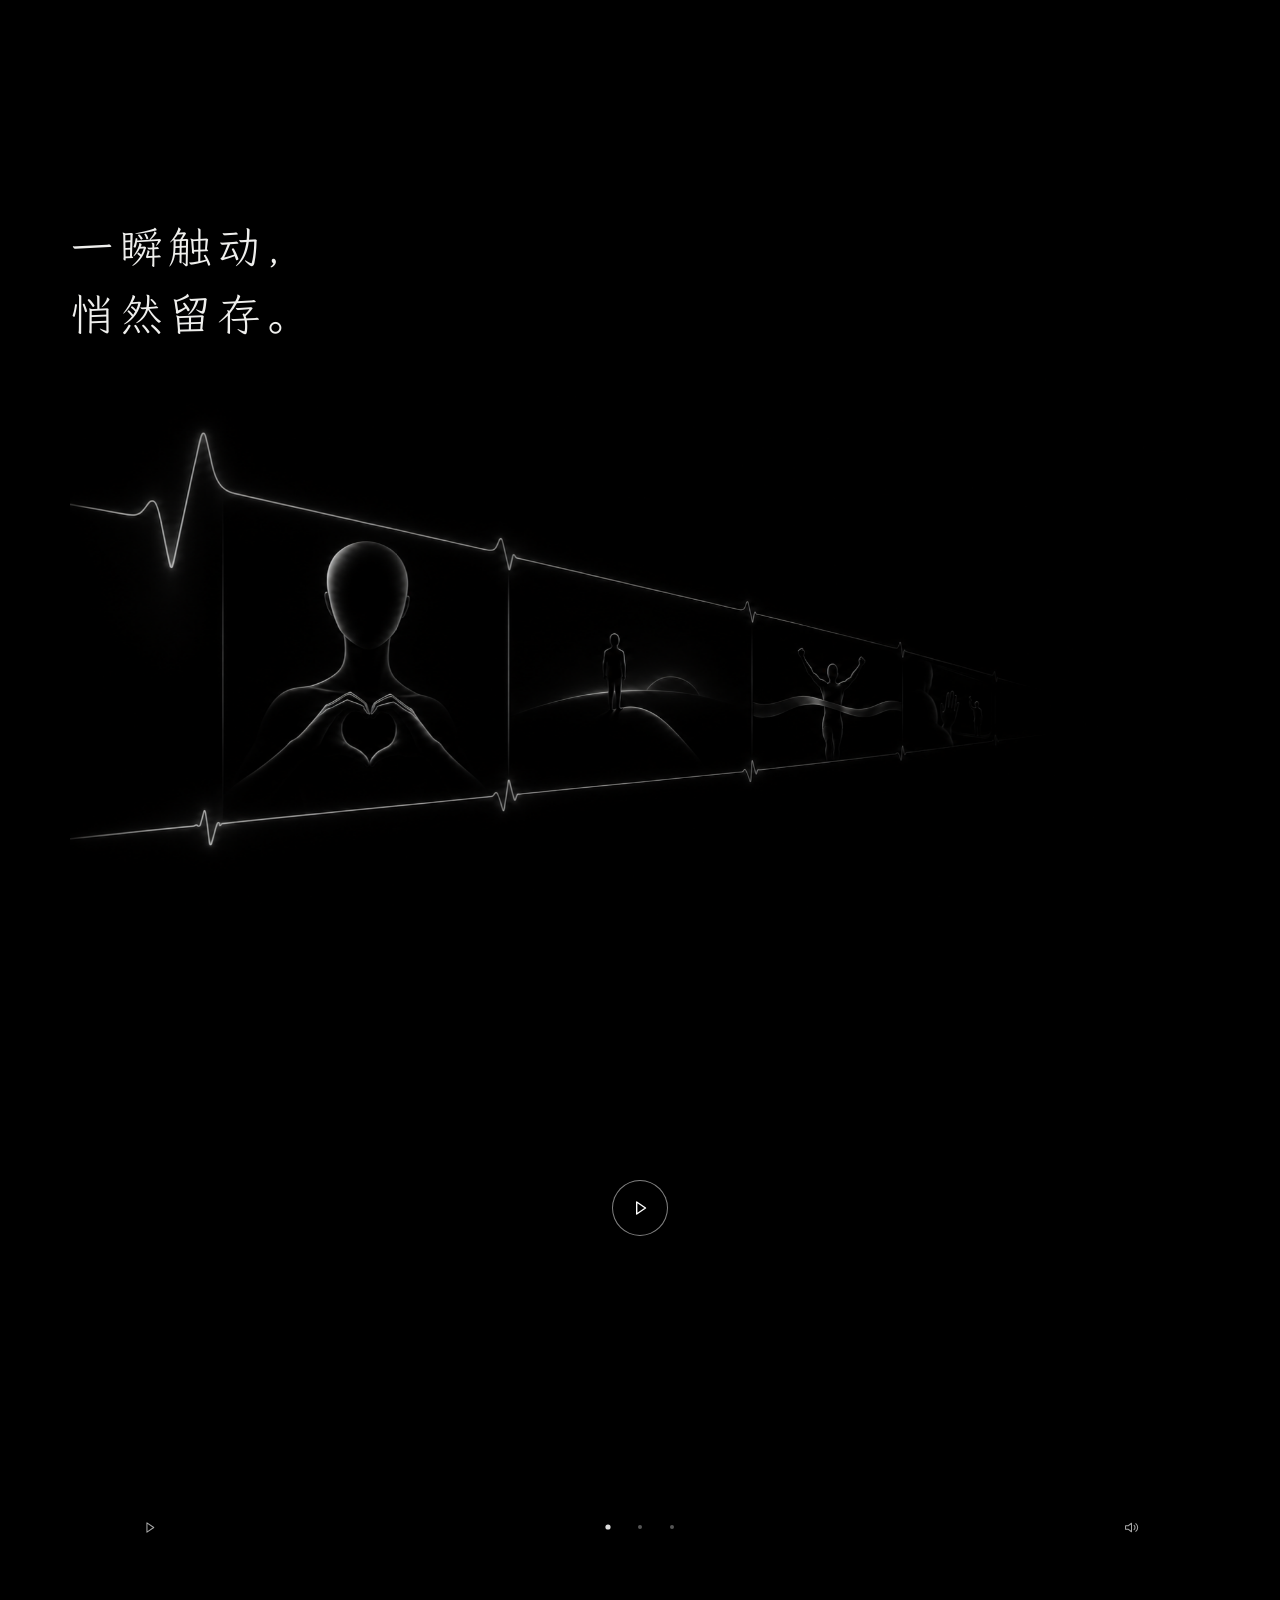
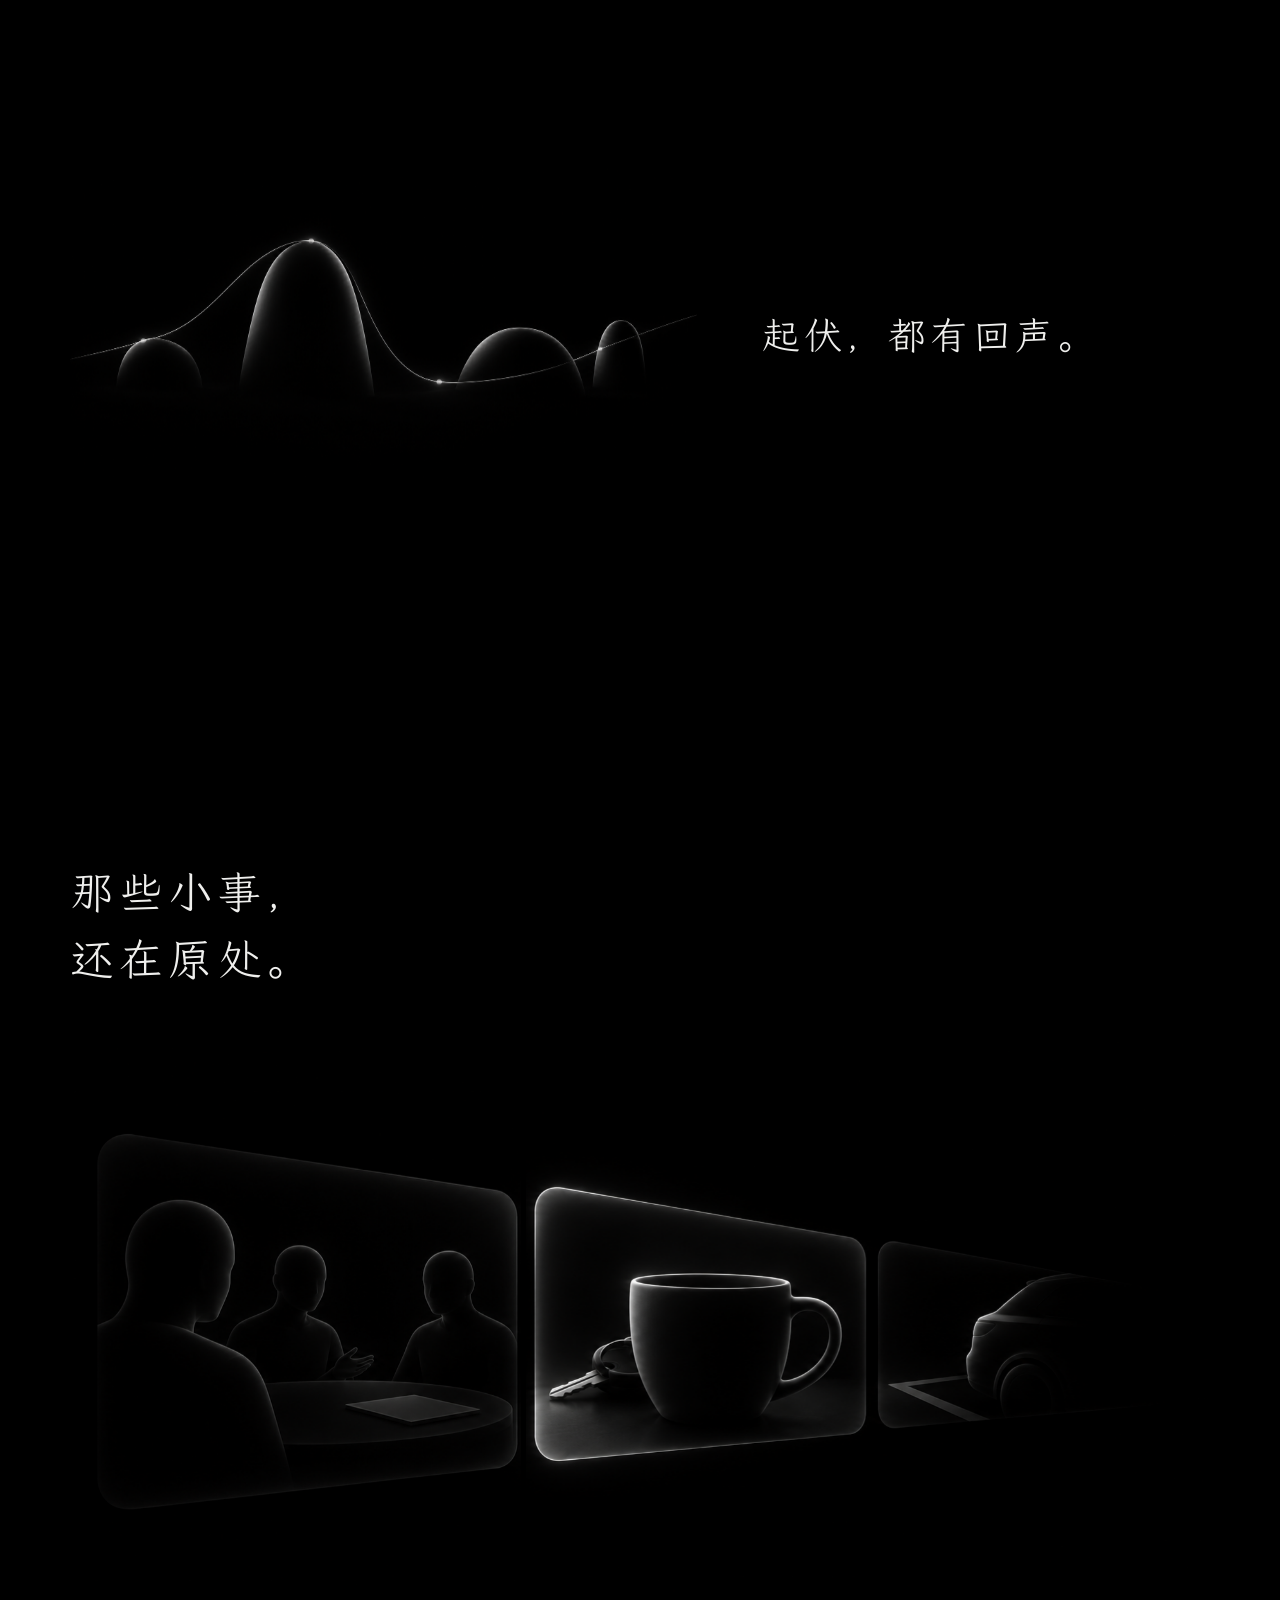
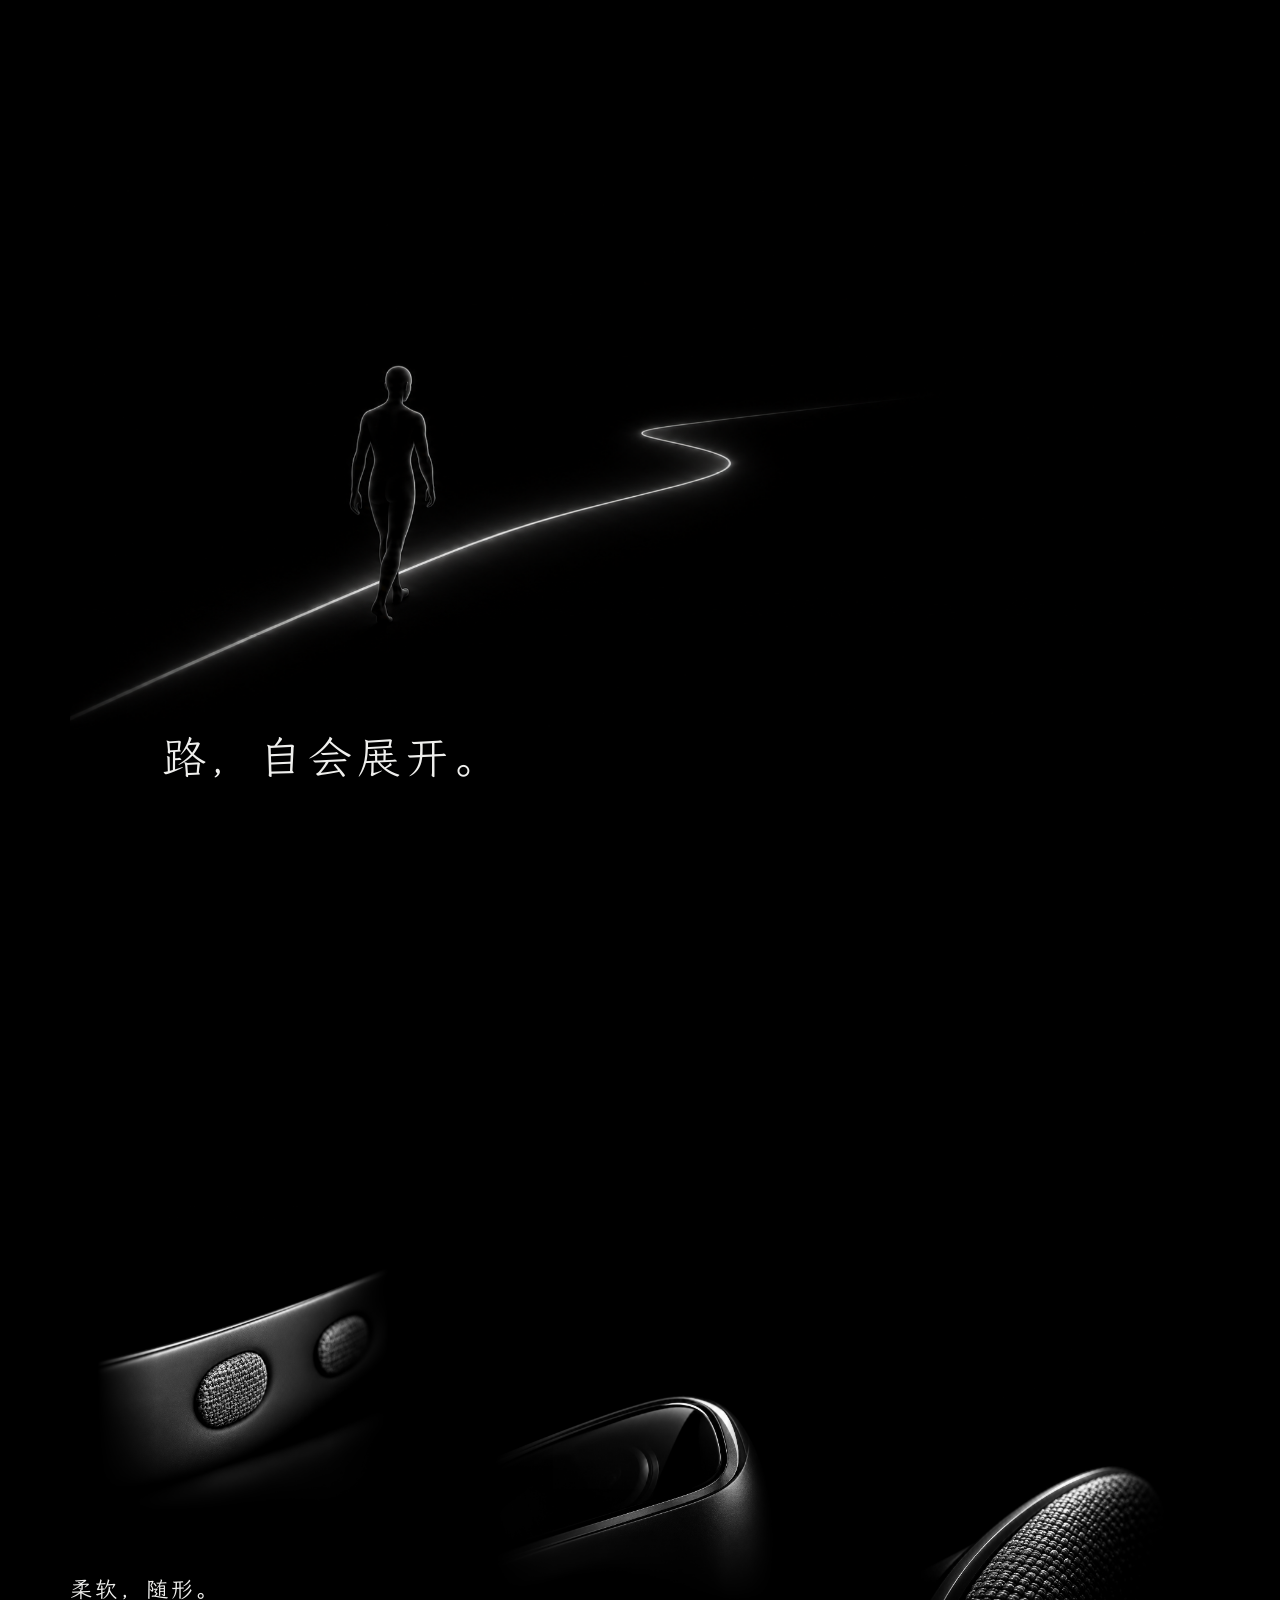
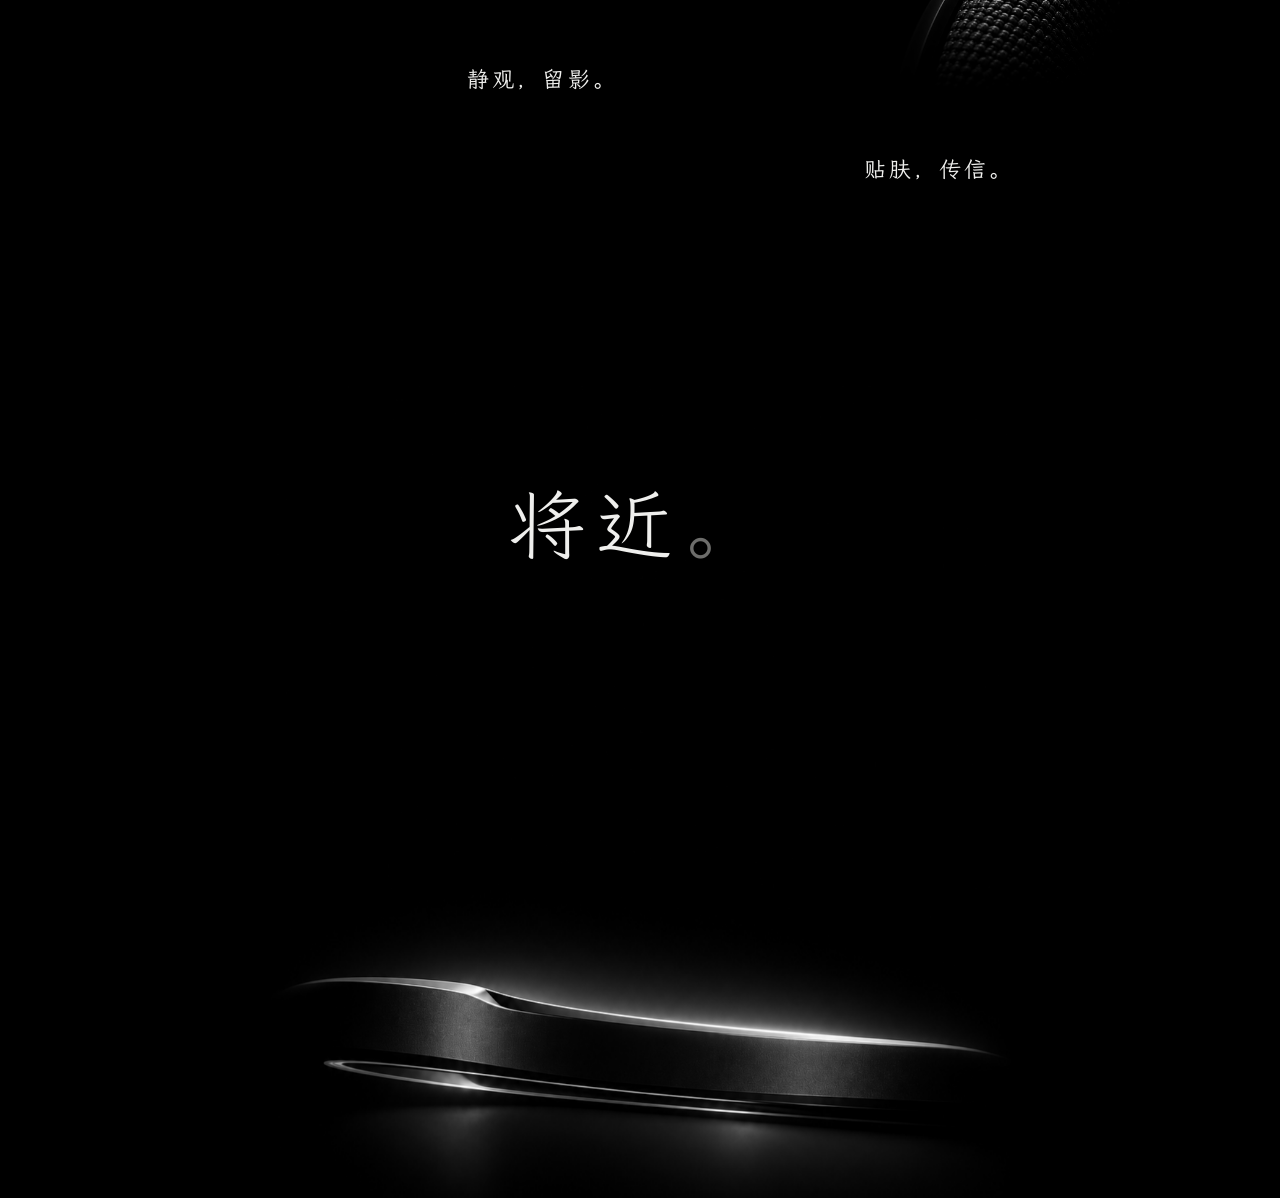
==== commit 3627bc0e: "Play highlight videos with sound and reduce spacing" ====
--- a/beyond/index.html
+++ b/beyond/index.html
@@ -8,9 +8,9 @@
   <title>看见之外 · 序章</title>
   <link rel="icon" href="data:image/svg+xml,%3Csvg xmlns='http://www.w3.org/2000/svg' viewBox='0 0 64 64'%3E%3Crect width='64' height='64' rx='16' fill='black'/%3E%3Cpath d='M15 32h34' stroke='white' stroke-width='2'/%3E%3C/svg%3E">
   <link rel="preload" href="assets/fonts/teaser-kai-light.woff2" as="font" type="font/woff2" crossorigin>
-  <link rel="stylesheet" href="styles.css?v=20261103-moments1">
+  <link rel="stylesheet" href="styles.css?v=20261103-moments2">
   <script src="app.js?v=20261027-depth1" defer></script>
-  <script src="moments.js?v=20261103-moments1" defer></script>
+  <script src="moments.js?v=20261103-moments2" defer></script>
 </head>
 <body>
   <a class="skip" href="#story">进入序章</a>
@@ -55,15 +55,16 @@
       <div class="moments-carousel" aria-label="值得留存的三个瞬间" role="region">
         <div class="moments-window">
           <div class="moments-track">
-            <div class="moments-slide"><video src="assets/moments/confession.mp4" aria-label="表白的时刻" muted playsinline preload="none" controls></video></div>
-            <div class="moments-slide"><video src="assets/moments/homecoming.mp4" aria-label="宠物迎接你回家" muted playsinline preload="none" controls></video></div>
-            <div class="moments-slide"><video src="assets/moments/summit.mp4" aria-label="登顶后的云海" muted playsinline preload="none" controls></video></div>
+            <div class="moments-slide"><video src="assets/moments/confession.mp4" aria-label="表白的时刻" playsinline preload="none" controls></video></div>
+            <div class="moments-slide"><video src="assets/moments/homecoming.mp4" aria-label="宠物迎接你回家" playsinline preload="none" controls></video></div>
+            <div class="moments-slide"><video src="assets/moments/summit.mp4" aria-label="登顶后的云海" playsinline preload="none" controls></video></div>
           </div>
+          <button class="moments-start" type="button" aria-label="播放视频" hidden><svg viewBox="0 0 20 20" aria-hidden="true"><path d="M7 4.5 15 10l-8 5.5z"/></svg></button>
         </div>
         <div class="moments-controls" hidden>
           <button class="moments-play" type="button" aria-label="播放视频" aria-pressed="false"><svg class="icon-play" viewBox="0 0 20 20" aria-hidden="true"><path d="M7 4.5 15 10l-8 5.5z"/></svg><svg class="icon-pause" viewBox="0 0 20 20" aria-hidden="true"><path d="M7 5v10M13 5v10"/></svg></button>
           <div class="moments-dots" aria-label="选择视频"><button type="button" aria-label="表白的时刻" aria-current="true"></button><button type="button" aria-label="宠物迎接你回家"></button><button type="button" aria-label="登顶后的云海"></button></div>
-          <button class="moments-sound" type="button" aria-label="开启声音" aria-pressed="false"><svg class="icon-muted" viewBox="0 0 20 20" aria-hidden="true"><path d="M3 8h3l4-3v10l-4-3H3zM13 8l4 4m0-4-4 4"/></svg><svg class="icon-sound" viewBox="0 0 20 20" aria-hidden="true"><path d="M3 8h3l4-3v10l-4-3H3zM13 7.5c1.5 1.3 1.5 3.7 0 5M15 5.5c3 2.4 3 6.6 0 9"/></svg></button>
+          <button class="moments-sound" type="button" aria-label="关闭声音" aria-pressed="true"><svg class="icon-muted" viewBox="0 0 20 20" aria-hidden="true"><path d="M3 8h3l4-3v10l-4-3H3zM13 8l4 4m0-4-4 4"/></svg><svg class="icon-sound" viewBox="0 0 20 20" aria-hidden="true"><path d="M3 8h3l4-3v10l-4-3H3zM13 7.5c1.5 1.3 1.5 3.7 0 5M15 5.5c3 2.4 3 6.6 0 9"/></svg></button>
         </div>
       </div>
     </section>
--- a/beyond/styles.css
+++ b/beyond/styles.css
@@ -95,8 +95,8 @@
 @media(max-width:900px){.afterglow-art{left:0}}
 
 /* A quiet window for the moments: the footage keeps its original color and sound. */
-.moments-carousel{width:min(100%,1020px);margin:clamp(28px,4vw,64px) auto 0;position:relative}
-.moments-window{overflow:hidden;aspect-ratio:16/9;background:#000}
+.moments-carousel{width:min(100%,1020px);margin:clamp(-110px,-6vw,-55px) auto 0;position:relative}
+.moments-window{position:relative;overflow:hidden;aspect-ratio:16/9;background:#000}
 .moments-track{display:flex;width:100%;height:100%;transform:translate3d(0,0,0);transition:transform .8s cubic-bezier(.22,.6,.22,1)}
 .moments-slide{flex:0 0 100%;min-width:0;height:100%;background:#000}
 .moments-slide video{display:block;width:100%;height:100%;object-fit:contain;background:#000}
@@ -113,5 +113,10 @@
 .moments-dots button{width:24px;height:32px;display:grid;place-items:center}
 .moments-dots button::after{content:"";display:block;width:4px;height:4px;border-radius:50%;background:#555;transition:background .3s,transform .3s}
 .moments-dots button[aria-current="true"]::after{background:#ddd;transform:scale(1.3)}
-@media(max-width:600px){.moments-carousel{width:100%;margin-top:32px}.moments-controls{padding:0 var(--side)}}
+@media(max-width:600px){.moments-carousel{width:100%;margin-top:-42px}.moments-controls{padding:0 var(--side)}}
 @media(prefers-reduced-motion:reduce){.moments-track{transition:none}}
+
+.moments-start[hidden]{display:none}
+.moments-start{position:absolute;z-index:2;left:50%;top:50%;transform:translate(-50%,-50%);width:56px;height:56px;border:1px solid #ffffff80;border-radius:50%;background:#0009;color:#fff;display:grid;place-items:center;cursor:pointer}
+.moments-start:focus-visible{outline:1px solid #fff;outline-offset:5px}
+.moments-start svg{width:22px;height:22px;fill:none;stroke:currentColor;stroke-width:1.25;stroke-linejoin:round}
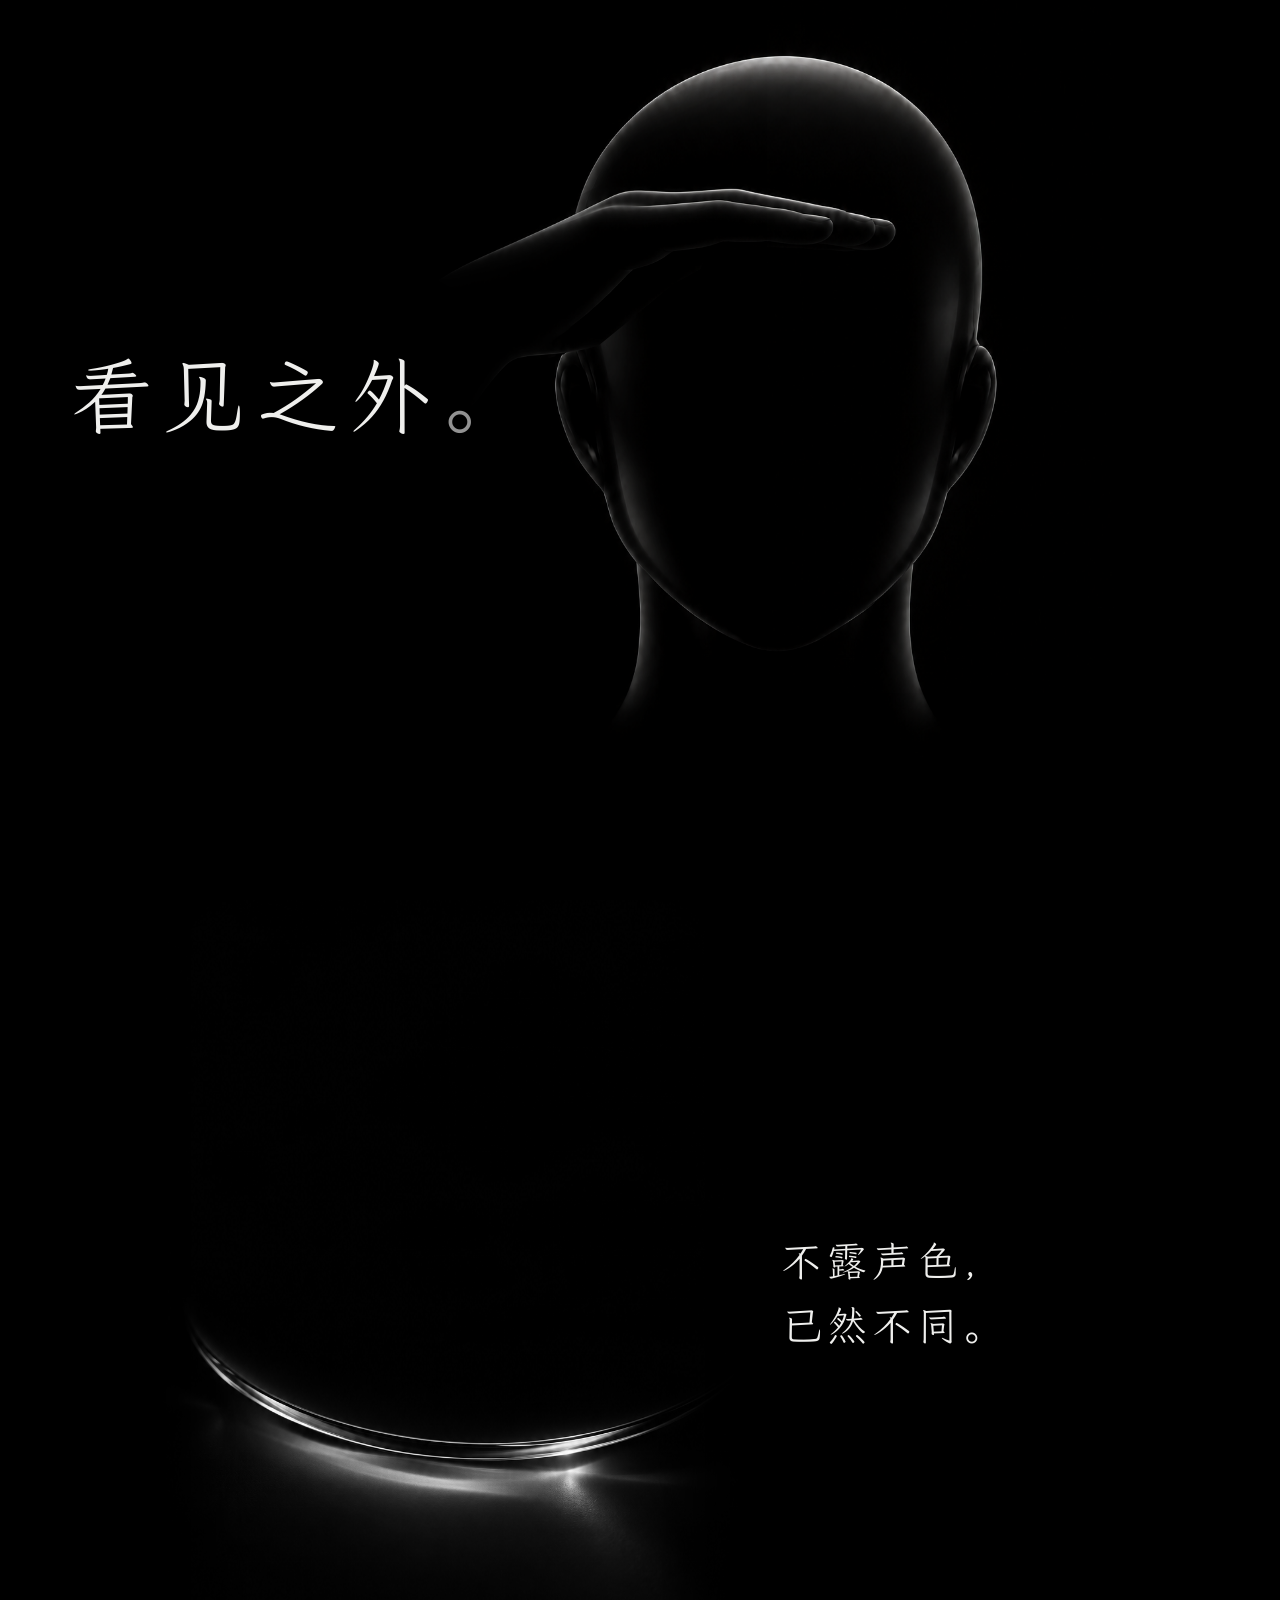
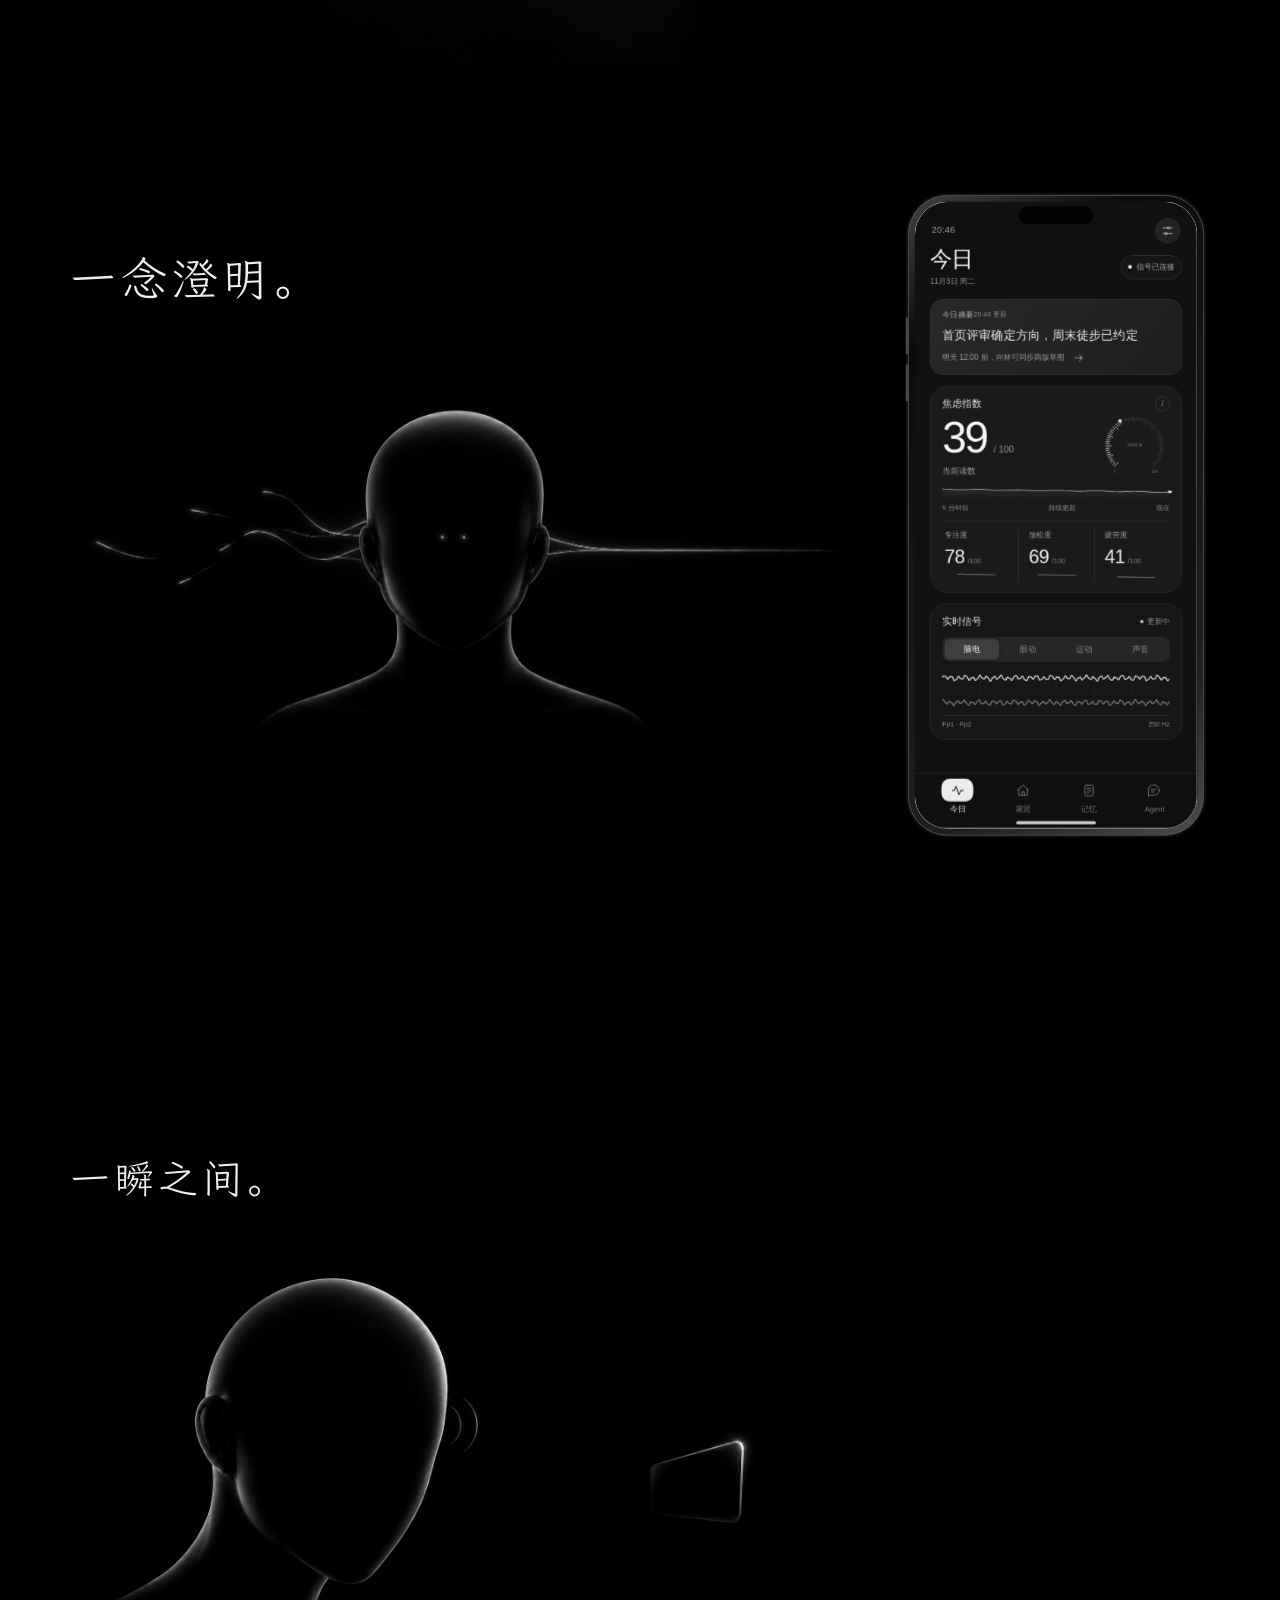
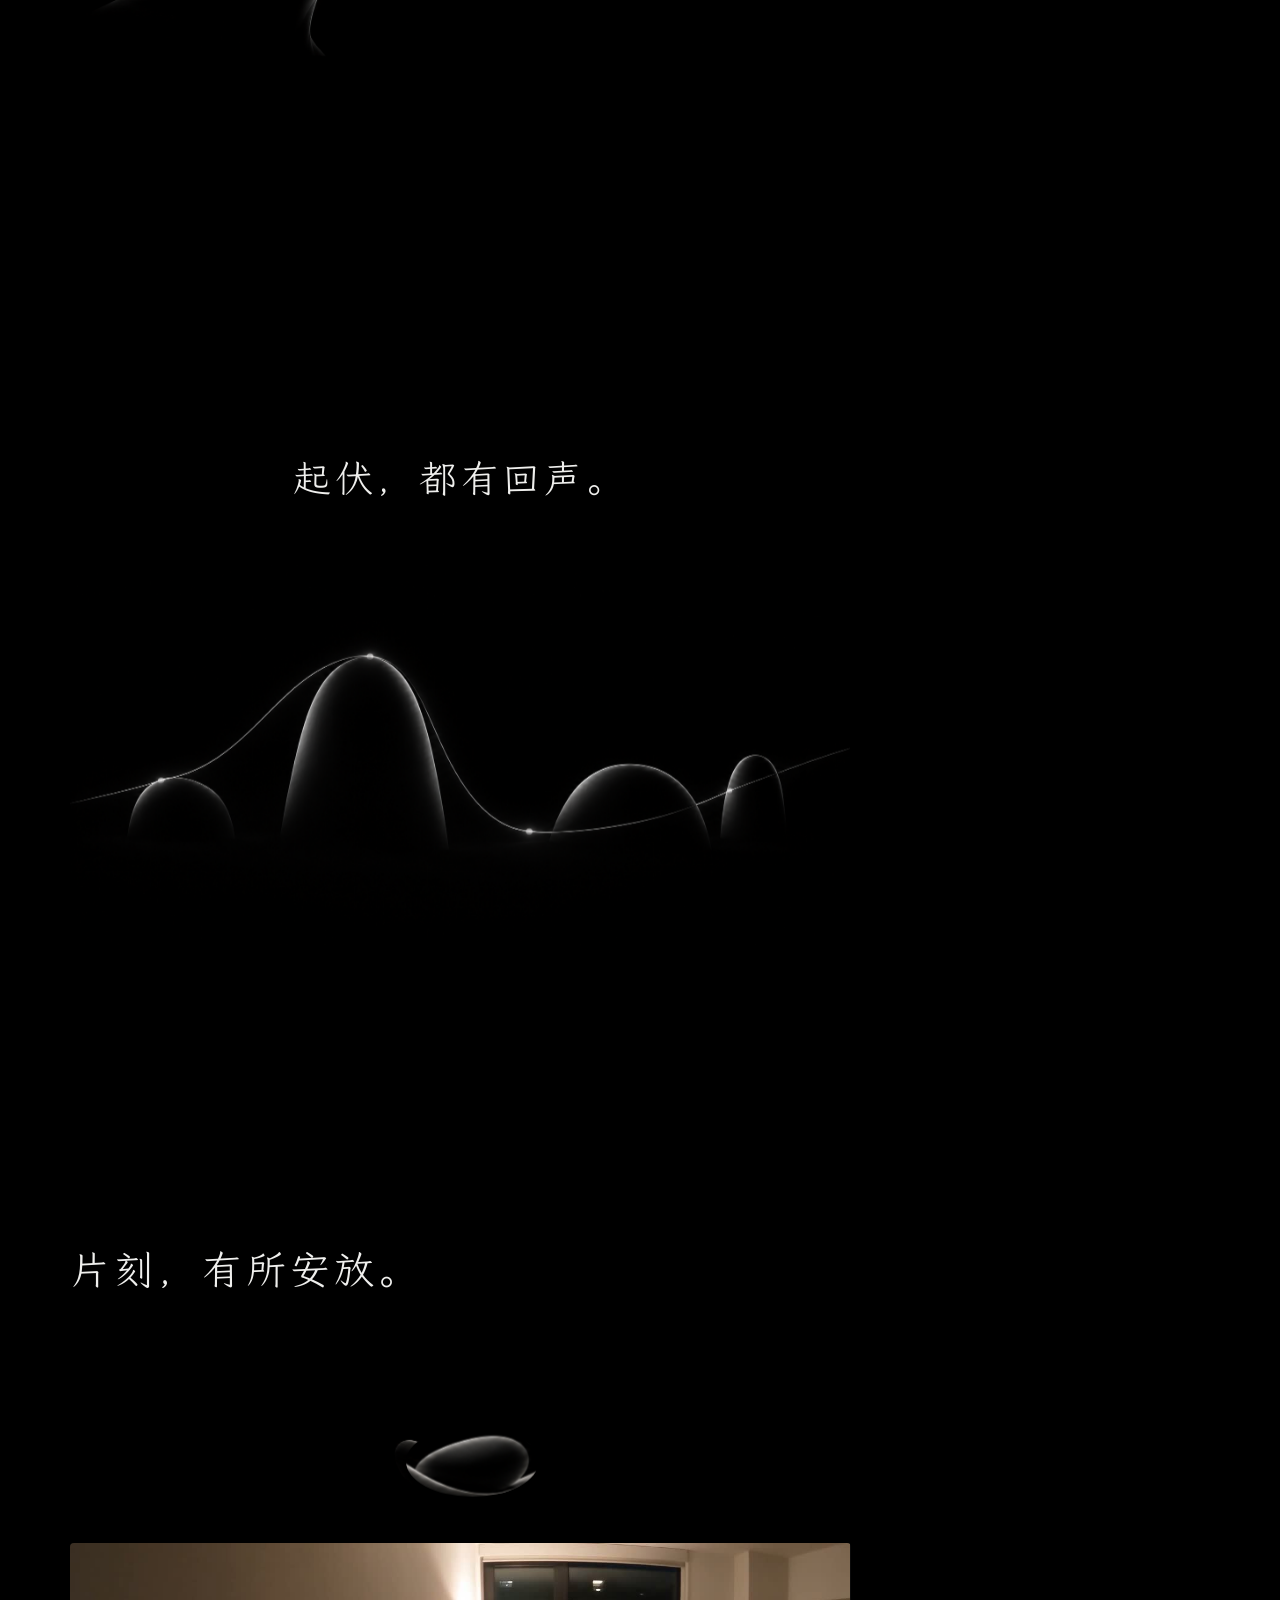
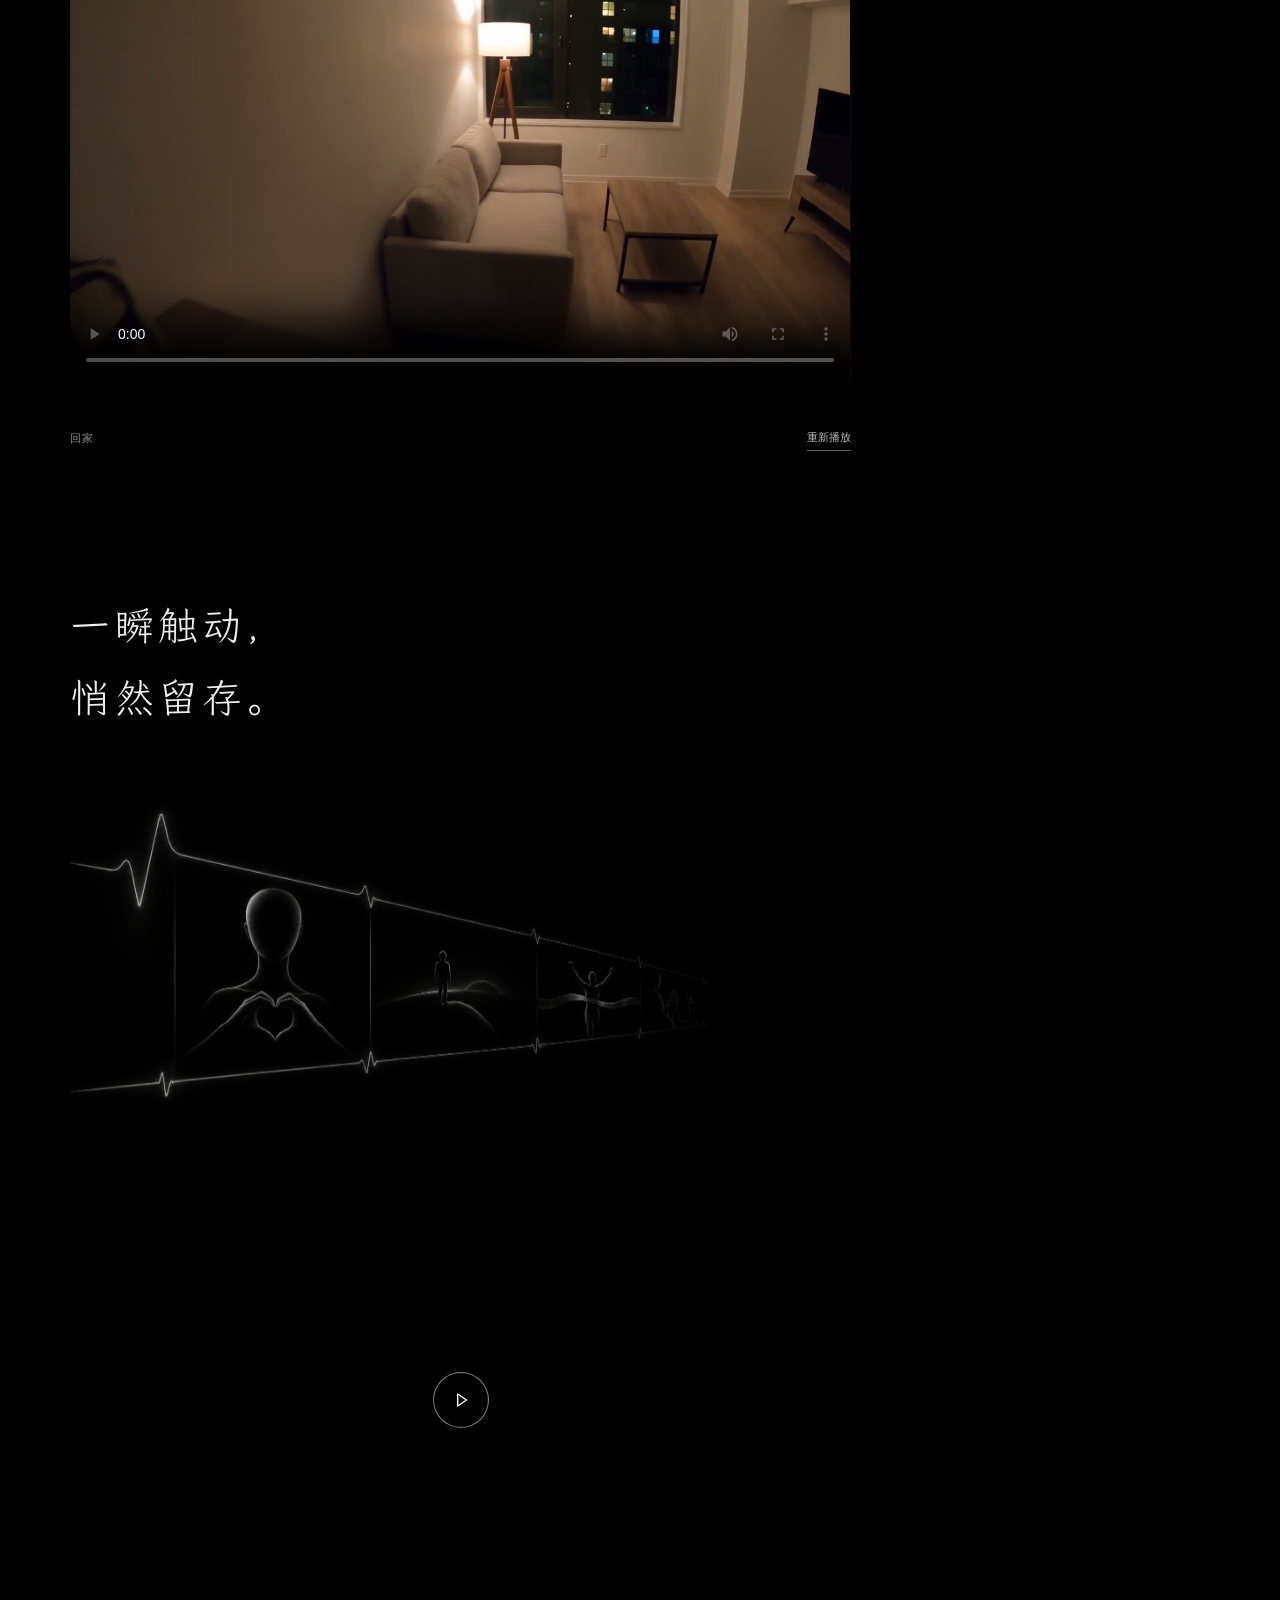
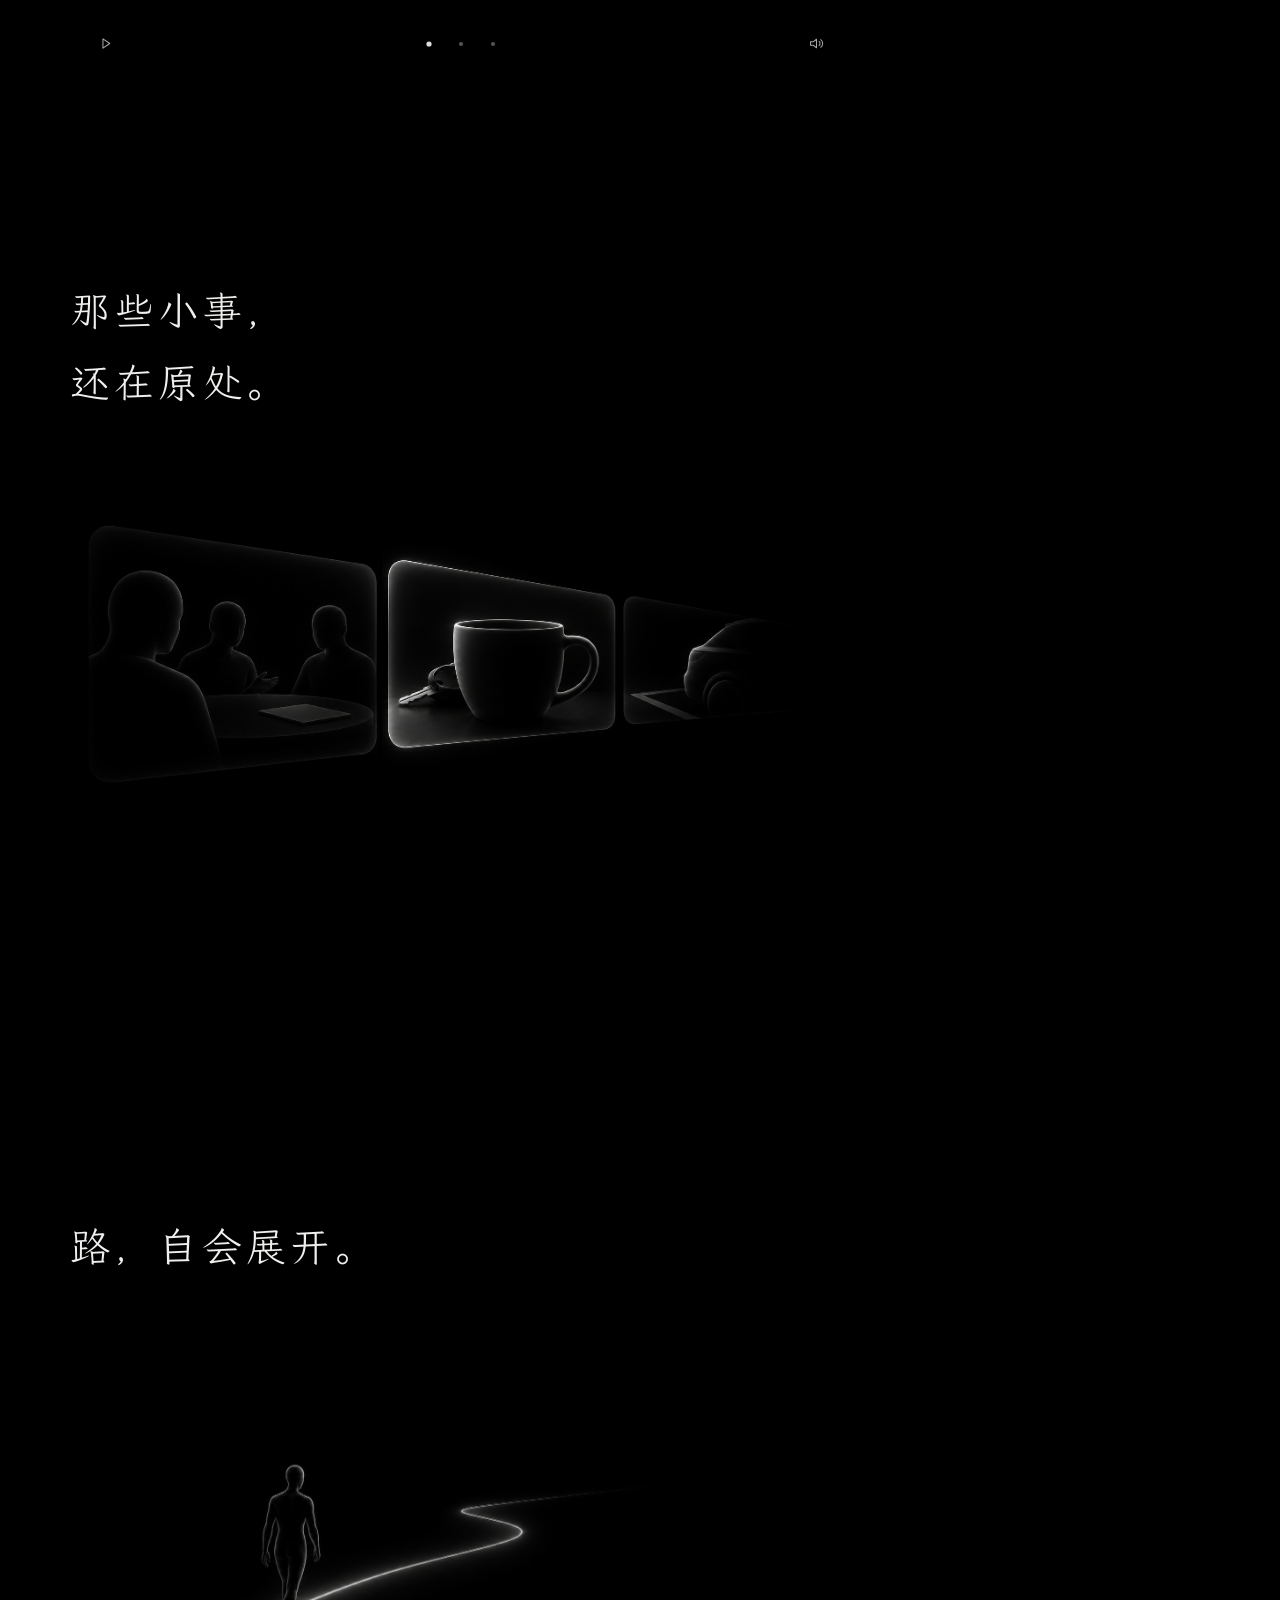
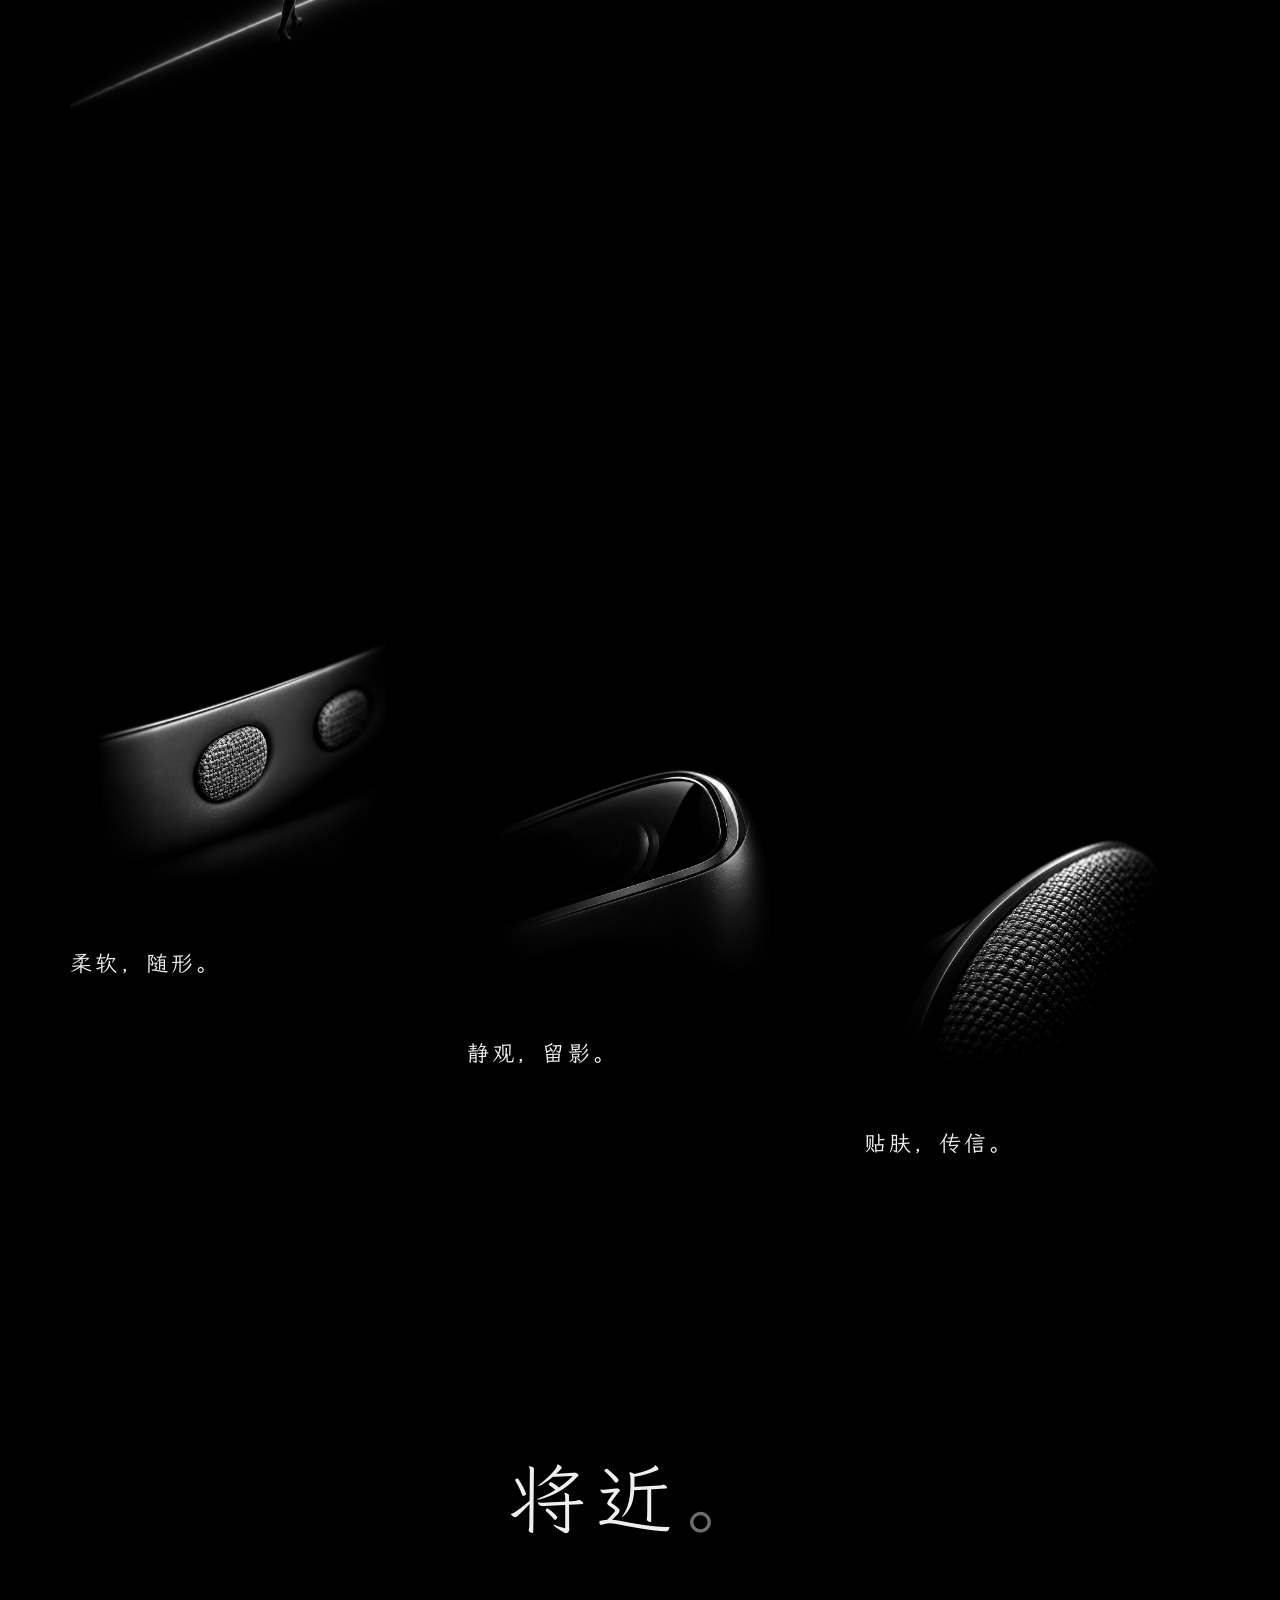
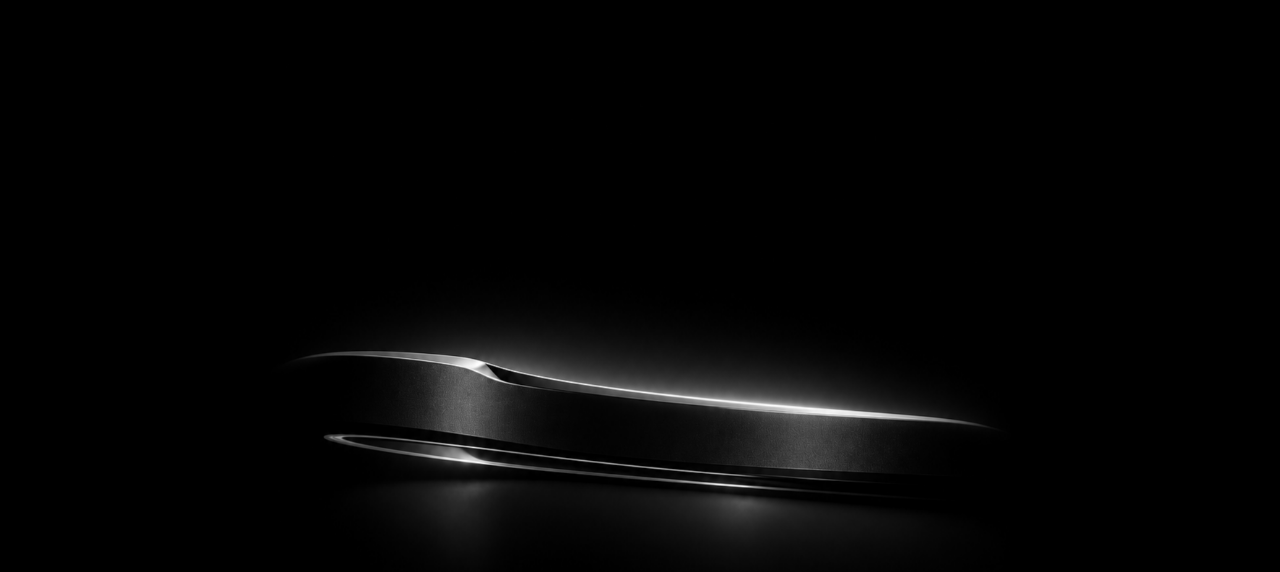
==== commit 9e53d604: "Integrate scroll-linked App into Beyond teaser" ====
--- a/beyond/index.html
+++ b/beyond/index.html
@@ -10,7 +10,9 @@
   <link rel="preload" href="assets/fonts/teaser-kai-light.woff2" as="font" type="font/woff2" crossorigin>
   <link rel="stylesheet" href="styles.css?v=20261103-moments2">
   <script src="app.js?v=20261027-depth1" defer></script>
-  <script src="moments.js?v=20261103-moments2" defer></script>
+  <script src="moments.js?v=20261103-app1" defer></script>
+  <link rel="stylesheet" href="scroll-story.css?v=20261103-app1">
+  <script src="scroll-story.js?v=20261103-app1" defer></script>
 </head>
 <body>
   <a class="skip" href="#story">进入序章</a>
@@ -33,23 +35,30 @@
     </section>
 
     <div id="story" class="anchor"></div>
-    <section class="scene scene-focus" aria-labelledby="thread-title">
+<div class="feature-story"><div class="feature-scenes">
+<section class="scene scene-focus feature-beat" data-app-beat="focus" data-app-tab="status" data-app-signal="eeg" aria-labelledby="thread-title">
       <div class="section-copy reveal"><h2 id="thread-title">一念澄明。</h2></div>
       <div class="scene-art reveal"><img src="assets/02-thread.png" width="1792" height="1024" alt="暗色人像两侧的细光，缓缓收束成一线" loading="lazy"></div>
     </section>
-
-    <section class="paired" aria-label="一念与片刻">
-      <article class="paired-scene reveal">
+<article class="paired-scene feature-beat reveal" data-app-beat="whisper" data-app-tab="status" data-app-signal="eog">
         <div class="paired-art whisper-depth"><img class="whisper-original" src="assets/03-whisper-v2.png" width="1792" height="1024" alt="圆润人像的眼际，一圈极淡的纹路向远处散开" loading="lazy"><img class="whisper-layer whisper-head" src="assets/03-whisper-v2.png" alt="" aria-hidden="true" loading="lazy"><img class="whisper-layer whisper-frame" src="assets/03-whisper-v2.png" alt="" aria-hidden="true" loading="lazy"></div>
         <div class="paired-copy"><h2>一瞬之间。</h2></div>
       </article>
-      <article class="paired-scene reveal">
-        <div class="paired-art rest-depth"><img src="assets/04-rest-cradle.png" width="1792" height="1024" alt="一枚圆润暗石，安稳落在柔和的弧面中" loading="lazy"><img class="rest-stone" src="assets/04-rest.png" width="1792" height="1024" alt="" aria-hidden="true" loading="lazy"></div>
+<section class="scene scene-echo feature-beat" data-app-beat="echo" data-app-tab="status" data-app-signal="eeg" aria-labelledby="echo-title">
+      <div class="scene-art reveal"><img src="assets/06-echo.png" width="1792" height="1024" alt="微光穿过高低不同的暗色圆润体块" loading="lazy"></div>
+      <div class="section-copy reveal"><h2 id="echo-title">起伏，都有回声。</h2></div>
+    </section>
+<article class="paired-scene scene-rest feature-beat reveal" data-app-beat="rest" data-app-tab="home">
+        <div class="paired-art rest-depth rest-symbol"><img src="assets/04-rest-cradle.png" width="1792" height="1024" alt="一枚圆润暗石，安稳落在柔和的弧面中" loading="lazy"><img class="rest-stone" src="assets/04-rest.png" width="1792" height="1024" alt="" aria-hidden="true" loading="lazy"></div>
         <div class="paired-copy"><h2>片刻，有所安放。</h2></div>
-      </article>
-    </section>
-
-    <section class="scene scene-moments" aria-labelledby="moments-title">
+      <figure class="home-demo" data-phase="arrival">
+  <div class="home-video-shell">
+    <video id="home-sofa-video" src="assets/home/sofa.mp4" poster="assets/home/sofa-poster.jpg" playsinline preload="metadata" controls aria-label="第一视角回家后躺下，灯光逐渐变暗的场景演示"></video>
+    <button class="home-start" type="button" aria-label="有声播放回家场景" hidden><span aria-hidden="true">▷</span></button>
+  </div>
+  <figcaption class="home-caption"><span id="home-demo-caption" aria-live="polite">回家</span><button id="home-replay" type="button">重新播放</button></figcaption>
+</figure></article>
+<section class="scene scene-moments feature-beat" data-app-beat="moments" data-app-tab="memory" data-memory-view="people" aria-labelledby="moments-title">
       <div class="section-copy reveal"><h2 id="moments-title">一瞬触动，<br>悄然留存。</h2></div>
       <div class="scene-art reveal"><img src="assets/05-moments.png" width="1792" height="1024" alt="比心、远望、冲线与挥别的抽象片段，向右侧的黑暗延伸" loading="lazy"></div>
       <div class="moments-carousel" aria-label="值得留存的三个瞬间" role="region">
@@ -68,22 +77,21 @@
         </div>
       </div>
     </section>
-
-    <section class="scene scene-echo" aria-labelledby="echo-title">
-      <div class="scene-art reveal"><img src="assets/06-echo.png" width="1792" height="1024" alt="微光穿过高低不同的暗色圆润体块" loading="lazy"></div>
-      <div class="section-copy reveal"><h2 id="echo-title">起伏，都有回声。</h2></div>
-    </section>
-
-    <section class="scene scene-traces" aria-labelledby="traces-title">
+<section class="scene scene-traces feature-beat" data-app-beat="traces" data-app-tab="memory" data-memory-view="people" aria-labelledby="traces-title">
       <div class="section-copy reveal"><h2 id="traces-title">那些小事，<br>还在原处。</h2></div>
       <div class="scene-art reveal memory-depth"><img class="memory-original" src="assets/07-traces.png" width="1792" height="1024" alt="几幅日常暗色片段，杯子后的一串钥匙被轻轻照亮" loading="lazy"><img class="memory-layer memory-one" src="assets/07-traces.png" alt="" aria-hidden="true" loading="lazy"><img class="memory-layer memory-two" src="assets/07-traces.png" alt="" aria-hidden="true" loading="lazy"><img class="memory-layer memory-three" src="assets/07-traces.png" alt="" aria-hidden="true" loading="lazy"></div>
     </section>
-
-    <section class="scene scene-path" aria-labelledby="path-title">
+<section class="scene scene-path feature-beat" data-app-beat="path" data-app-tab="agent" aria-labelledby="path-title">
       <div class="scene-art reveal"><img src="assets/08-path.png" width="1792" height="1024" alt="一个抽象人影沿着柔和光路向前，转角隐入黑暗" loading="lazy"></div>
       <div class="section-copy reveal"><h2 id="path-title">路，自会展开。</h2></div>
     </section>
-
+</div>
+<aside class="feature-rail" aria-label="随滚动切换的 App 演示">
+  <div class="phone-sticky"><div class="phone-holder" inert aria-hidden="true">
+    <div class="phone-device"><div class="phone-screen"><iframe id="story-app" src="phone/app.html?v=20261103-app1" title="眼镜 App：今日、家居、记忆与 Agent" loading="eager" allow="autoplay"></iframe></div><div class="phone-island" aria-hidden="true"></div></div>
+  </div></div>
+</aside>
+</div>
     <section class="details" id="details" aria-label="细节">
       <div class="details-grid">
         <figure class="detail detail-touch reveal"><div class="detail-art"><img src="assets/09-touch.png" alt="黑灰色曲面上，一小片细腻织物触面" width="1024" height="1536" loading="lazy"></div><figcaption><h3>柔软，随形。</h3></figcaption></figure>
--- a/beyond/scroll-story.css
+++ b/beyond/scroll-story.css
@@ -0,0 +1,61 @@
+/* One device accompanies the existing visual story. */
+.feature-story{position:relative;display:grid;grid-template-columns:minmax(0,1fr) minmax(290px,27%);gap:clamp(24px,4vw,80px);padding:0 var(--side);max-width:1900px;margin:0 auto;isolation:isolate}
+.feature-story{overflow-x:clip}
+.feature-scenes{min-width:0;grid-column:1;grid-row:1}
+.feature-rail{grid-column:2;grid-row:1;min-width:0;position:relative;pointer-events:none}
+.phone-sticky{position:sticky;top:0;height:100svh;display:flex;align-items:center;justify-content:center}
+.phone-holder{--phone-scale:.82;position:relative;width:calc(390px * var(--phone-scale));height:calc(844px * var(--phone-scale));flex:none;opacity:0;transform:translate3d(0,42px,0);transition:opacity .65s ease,transform .8s cubic-bezier(.2,.7,.2,1);visibility:hidden}
+.feature-story.phone-visible .phone-holder{visibility:visible;opacity:1;transform:translate3d(0,0,0);pointer-events:auto}
+.phone-device{position:relative;width:390px;height:844px;padding:8px;border:1px solid #656565;border-radius:52px;background:linear-gradient(145deg,#424242,#0b0b0b 18%,#202020 80%,#4d4d4d);box-shadow:0 0 0 3px #0d0d0d,0 18px 65px #0008;transform:scale(var(--phone-scale));transform-origin:left top;isolation:isolate}
+.phone-device:before,.phone-device:after{content:"";position:absolute;width:3px;background:#4a4a4a;left:-4px;border-radius:2px;top:160px;height:49px}
+.phone-device:after{top:222px;height:49px}
+.phone-screen{width:100%;height:100%;overflow:hidden;border-radius:43px;background:#101010;position:relative}
+.phone-screen iframe{display:block;width:100%;height:100%;border:0;background:#101010;color-scheme:dark}
+.phone-island{position:absolute;left:50%;transform:translateX(-50%);top:13px;width:98px;height:25px;border-radius:20px;background:#030303;z-index:2;pointer-events:none;box-shadow:0 0 0 1px #2228}
+.feature-story .feature-beat{min-height:100svh;display:flex;flex-direction:column;justify-content:center;position:relative;padding:70px 0;overflow:visible;text-align:left;scroll-margin-top:30px}
+.feature-story .section-copy,.feature-story .paired-copy{padding:0;margin:0;position:relative}
+.feature-story h2{font-size:clamp(28px,3.1vw,48px);line-height:1.8;margin:0 0 24px;letter-spacing:.1em}
+.feature-story .scene-art,.feature-story .paired-art{width:100%;margin:0;aspect-ratio:1.75;max-width:none}
+.feature-story .scene-focus .section-copy{text-align:left}
+.feature-story .scene-echo .section-copy{order:0}
+.feature-story .scene-echo .scene-art{order:1;aspect-ratio:1.75}
+.feature-story .paired-copy{order:-1}
+.feature-story .paired-art{margin:0}
+.feature-story .scene-path .section-copy{order:0;margin:0}
+.feature-story .scene-path .scene-art{order:1;margin:0;aspect-ratio:1.75}
+.feature-story .scene-moments{min-height:125svh}
+.feature-story .moments-carousel{width:96%;margin:-15px auto 0}
+.feature-story .rest-symbol{aspect-ratio:2.8;max-height:210px;margin:0 auto -5px;pointer-events:none}
+.home-demo{position:relative;width:100%;margin:8px 0 0}
+.home-video-shell{position:relative;background:#0b0b0b;border-radius:4px;overflow:hidden;aspect-ratio:16/9}
+.home-video-shell video{display:block;width:100%;height:100%;object-fit:contain}
+.home-start[hidden]{display:none}
+.home-start{position:absolute;inset:0;display:grid;place-items:center;background:#0002;border:0;color:#fff;cursor:pointer}
+.home-start span{display:grid;place-items:center;width:56px;height:56px;border:1px solid #fffa;border-radius:50%;background:#0006;font:24px/1 system-ui}
+.home-start:focus-visible{outline:1px solid #fff;outline-offset:-4px}
+.home-caption{display:flex;align-items:center;justify-content:space-between;margin-top:15px;gap:15px;font-family:-apple-system,BlinkMacSystemFont,"Segoe UI","PingFang SC",sans-serif;color:#8c8c8c;font-size:11px;letter-spacing:.03em}
+.home-caption button{appearance:none;border:0;border-bottom:1px solid #555;background:none;padding:5px 0;color:#bbb;font:inherit;cursor:pointer}
+.home-caption button:hover{color:#fff}
+.home-caption button:focus-visible{outline:1px solid #fff;outline-offset:5px}
+.home-caption>span{position:static;font:inherit;color:inherit;letter-spacing:inherit}
+.home-demo[data-phase=settled] .home-caption span{color:#c9c9c9}
+.feature-story .reveal{transition-delay:0s}
+@media(min-width:1800px){.feature-story{grid-template-columns:minmax(0,1fr) 400px}}
+@media(max-width:1050px) and (min-width:701px){.feature-story{gap:22px;padding:0 30px;grid-template-columns:minmax(0,1fr) 280px}.feature-story h2{font-size:30px}.feature-story .feature-beat{min-height:94svh}.home-caption{font-size:10px}}
+@media(max-width:700px){
+  .feature-story{display:block;padding:0 20px;isolation:isolate}
+  .feature-rail{position:absolute;top:0;bottom:0;left:-20px;right:-20px;z-index:5;pointer-events:none}
+  .phone-sticky{top:0;height:62svh;min-height:335px;padding-top:12px;align-items:flex-start;background:linear-gradient(#000 0%,#000 88%,transparent 100%)}
+  .phone-holder{transition:opacity .5s,transform .6s}
+  .feature-story .feature-beat{min-height:112svh;justify-content:flex-start;padding:66svh 0 40px;scroll-margin-top:0}
+  .feature-story h2{font-size:25px;line-height:1.65;margin:0 0 15px;letter-spacing:.05em}
+  .feature-story .scene-art,.feature-story .paired-art,.feature-story .scene-echo .scene-art,.feature-story .scene-path .scene-art{width:100%;aspect-ratio:1.9;margin:0}
+  .feature-story .scene-moments{min-height:136svh}
+  .feature-story .moments-carousel{width:100%;margin:-5px auto 0}
+  .feature-story .rest-symbol{position:absolute;top:61svh;right:0;width:32%;height:100px;aspect-ratio:1.5;opacity:.6}
+  .feature-story .scene-rest h2{max-width:76%;font-size:24px}
+  .home-demo{margin-top:0}
+  .home-caption{font-size:9px;margin-top:8px}
+  .home-start span{width:44px;height:44px;font-size:19px}
+}
+@media(prefers-reduced-motion:reduce){.phone-holder{transition:none;transform:none}.feature-story.phone-visible .phone-holder{transform:none}}
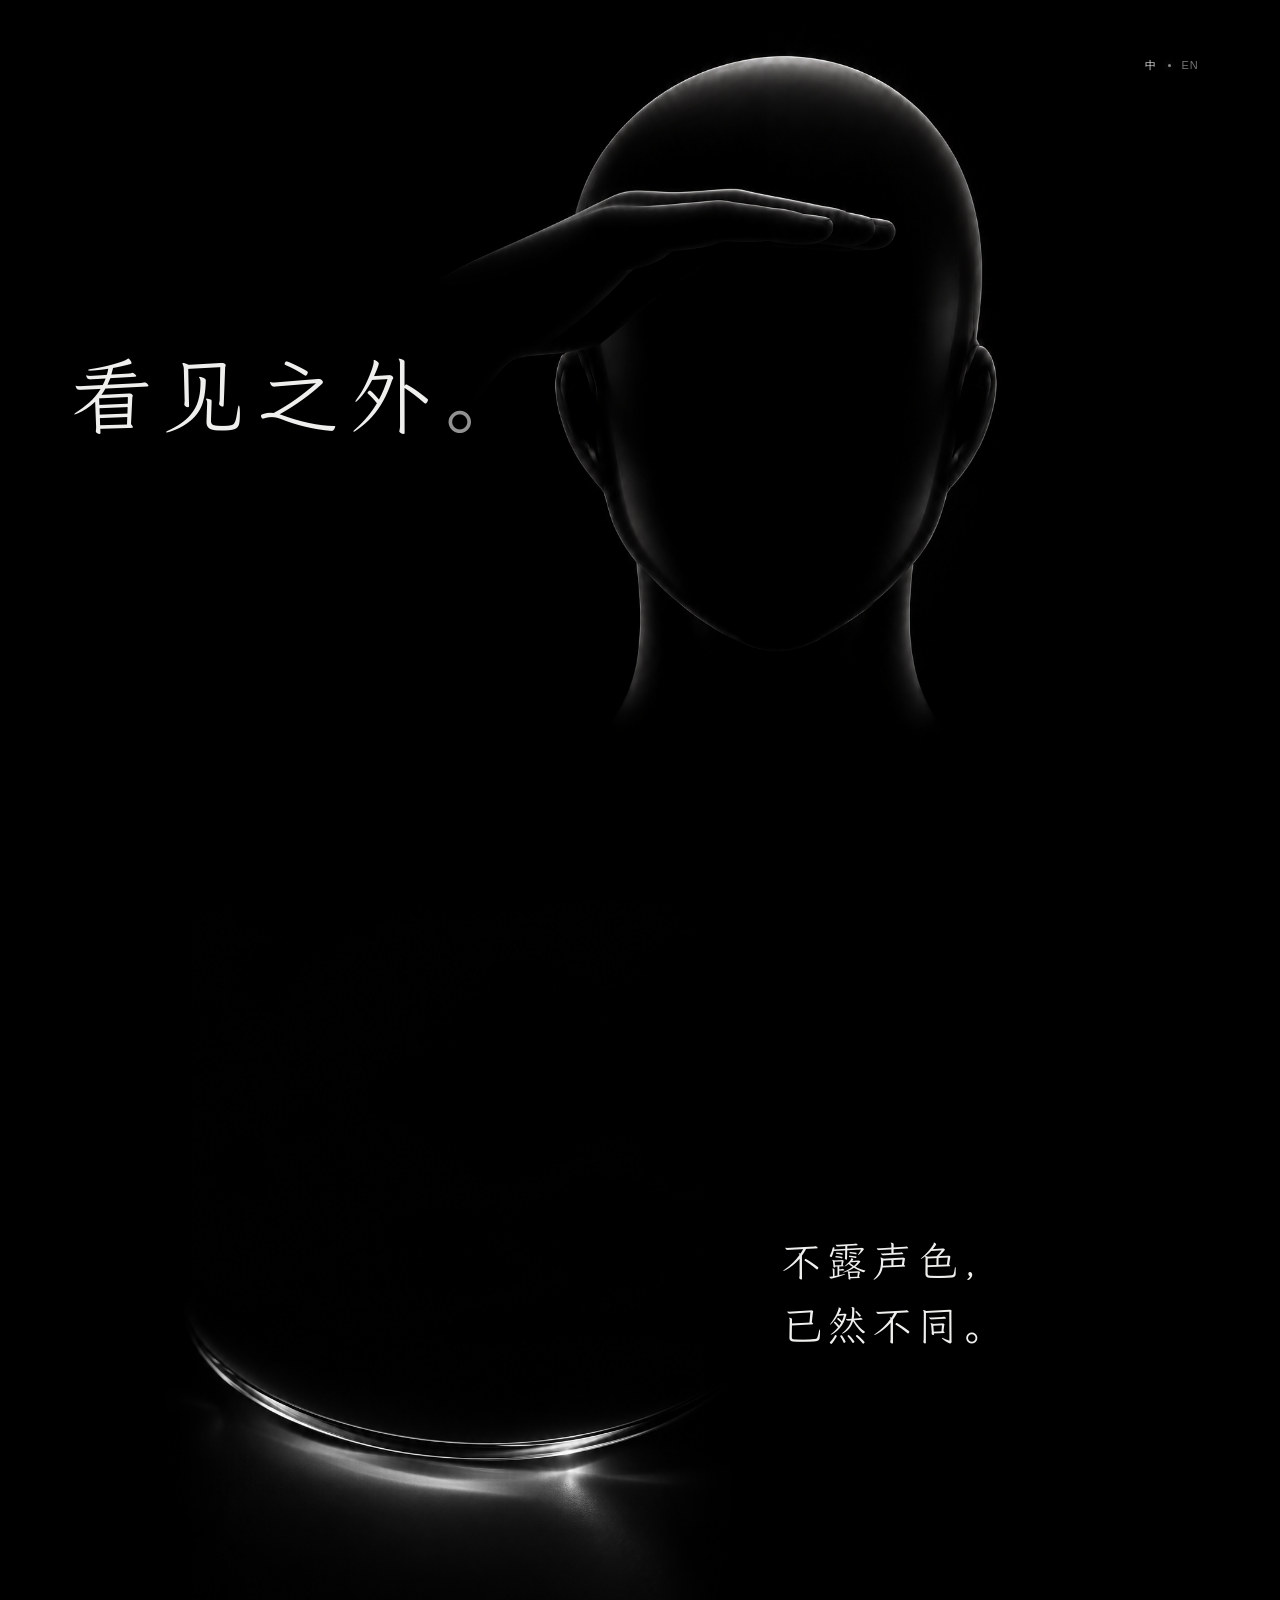
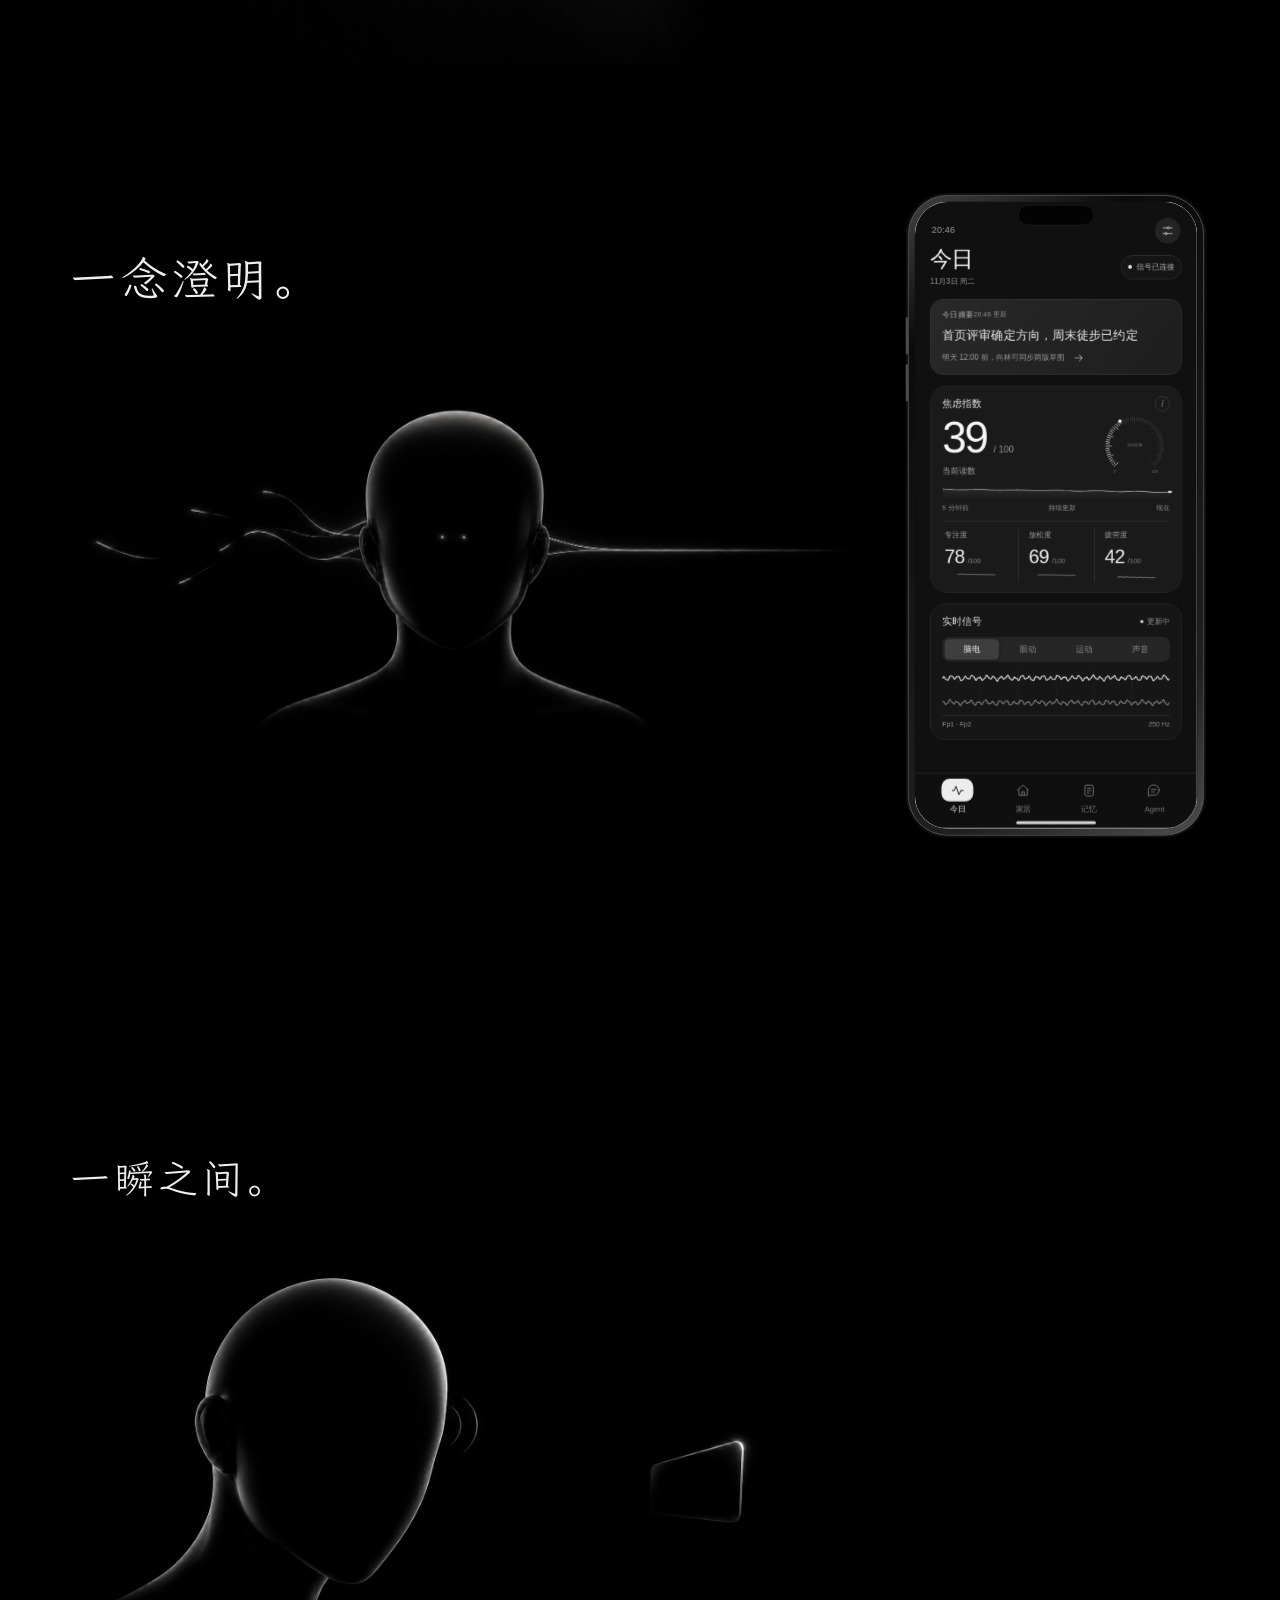
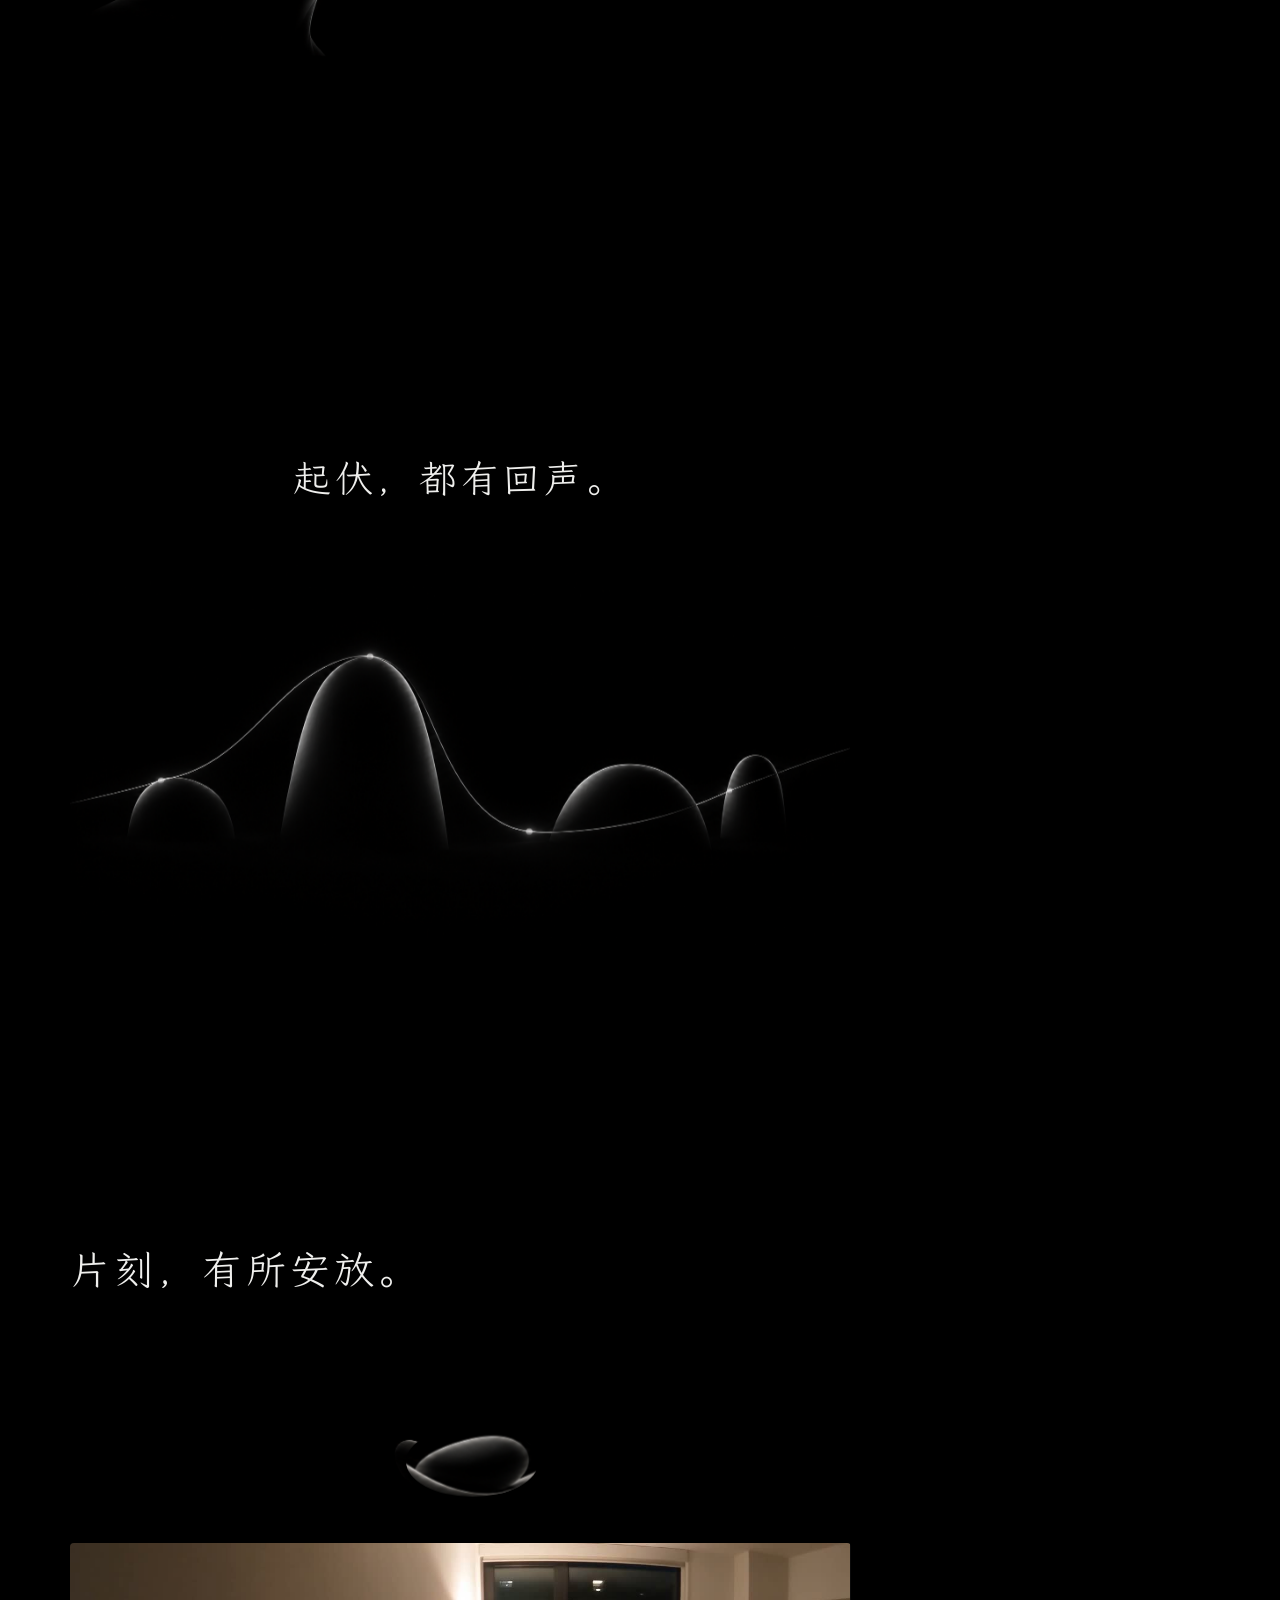
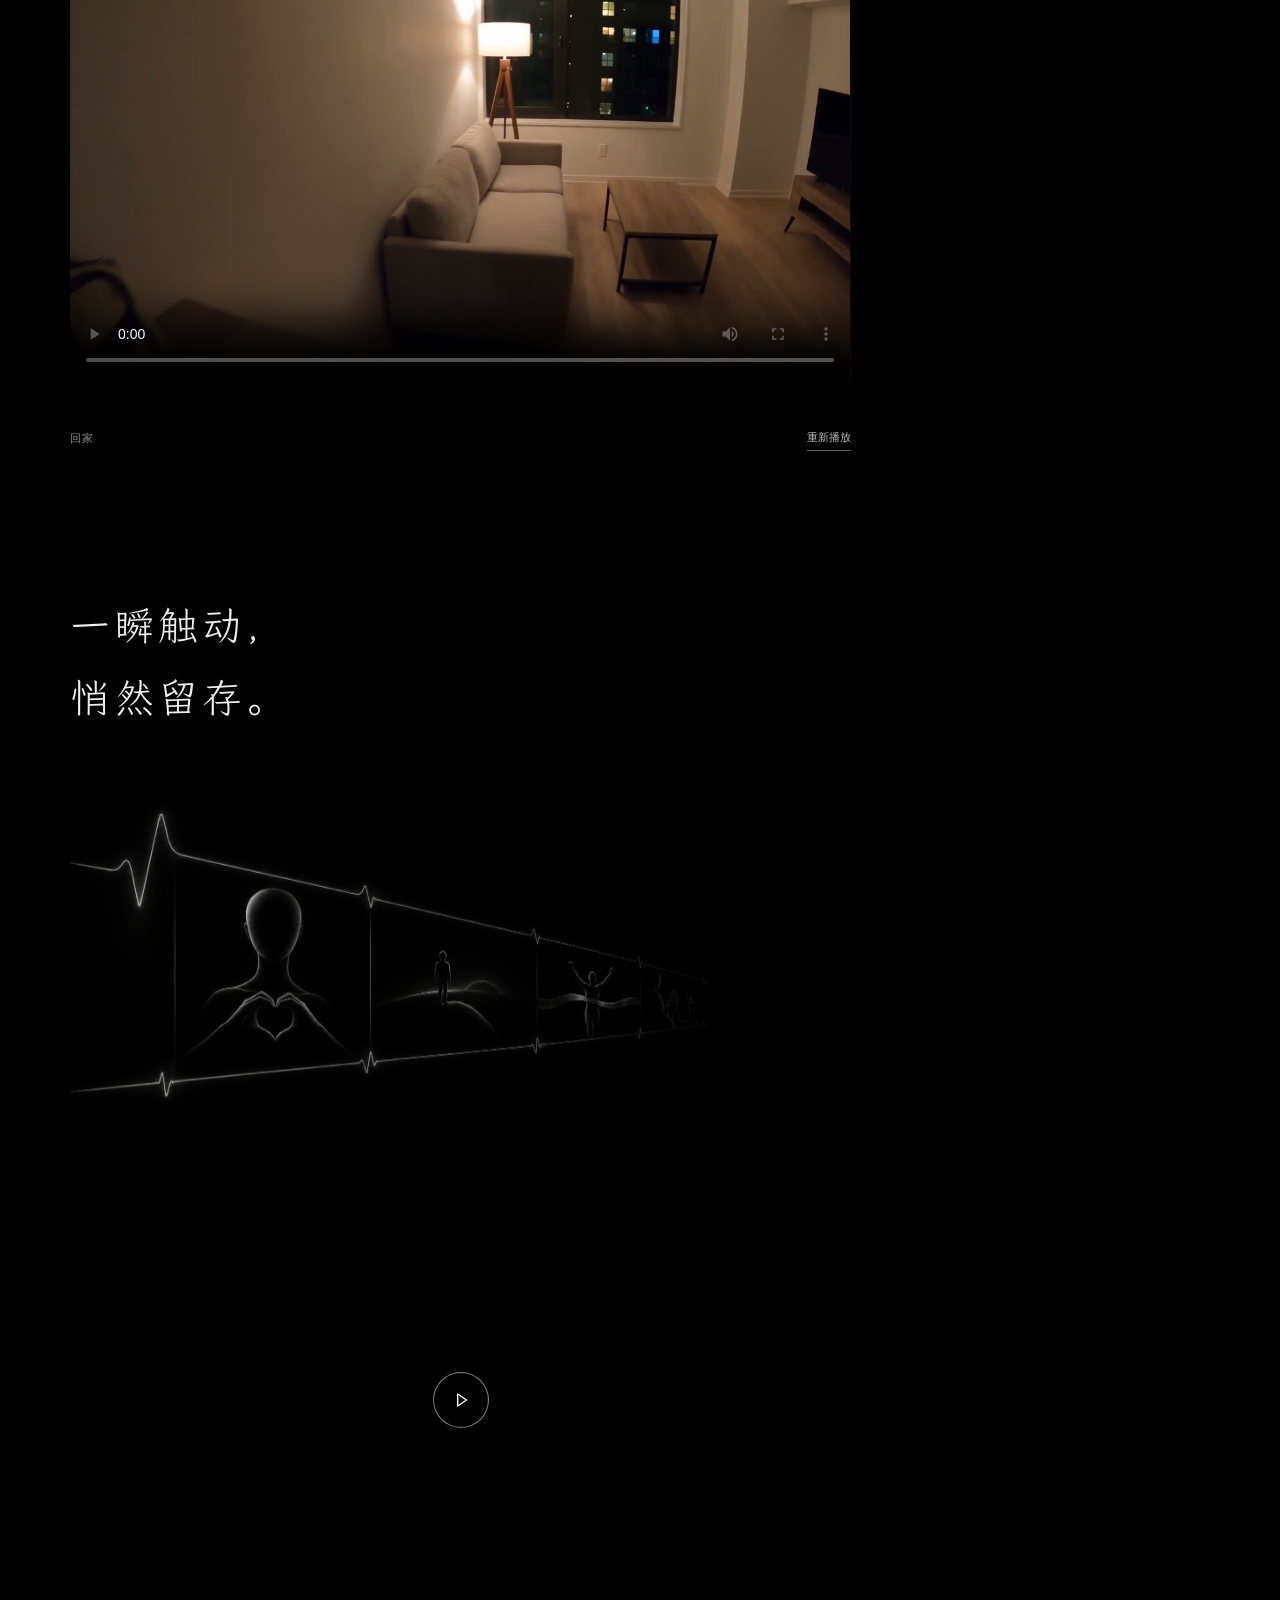
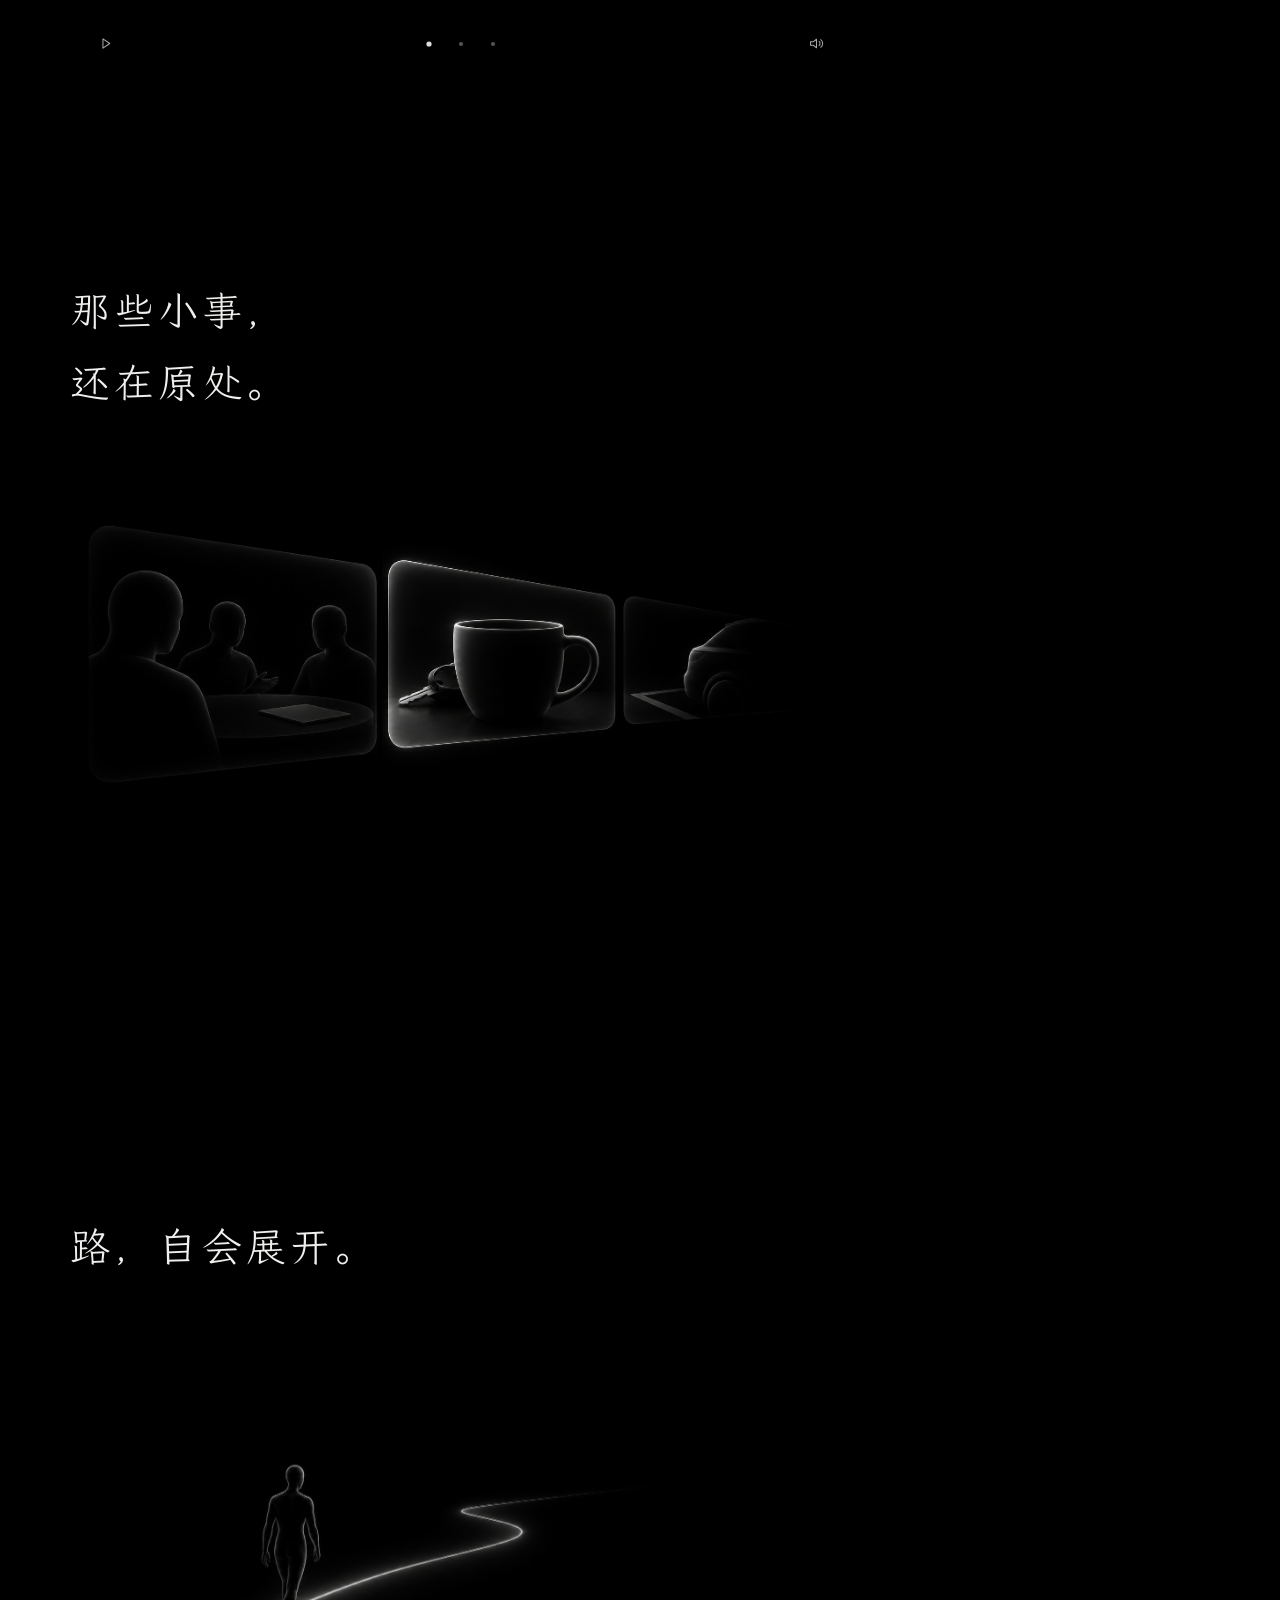
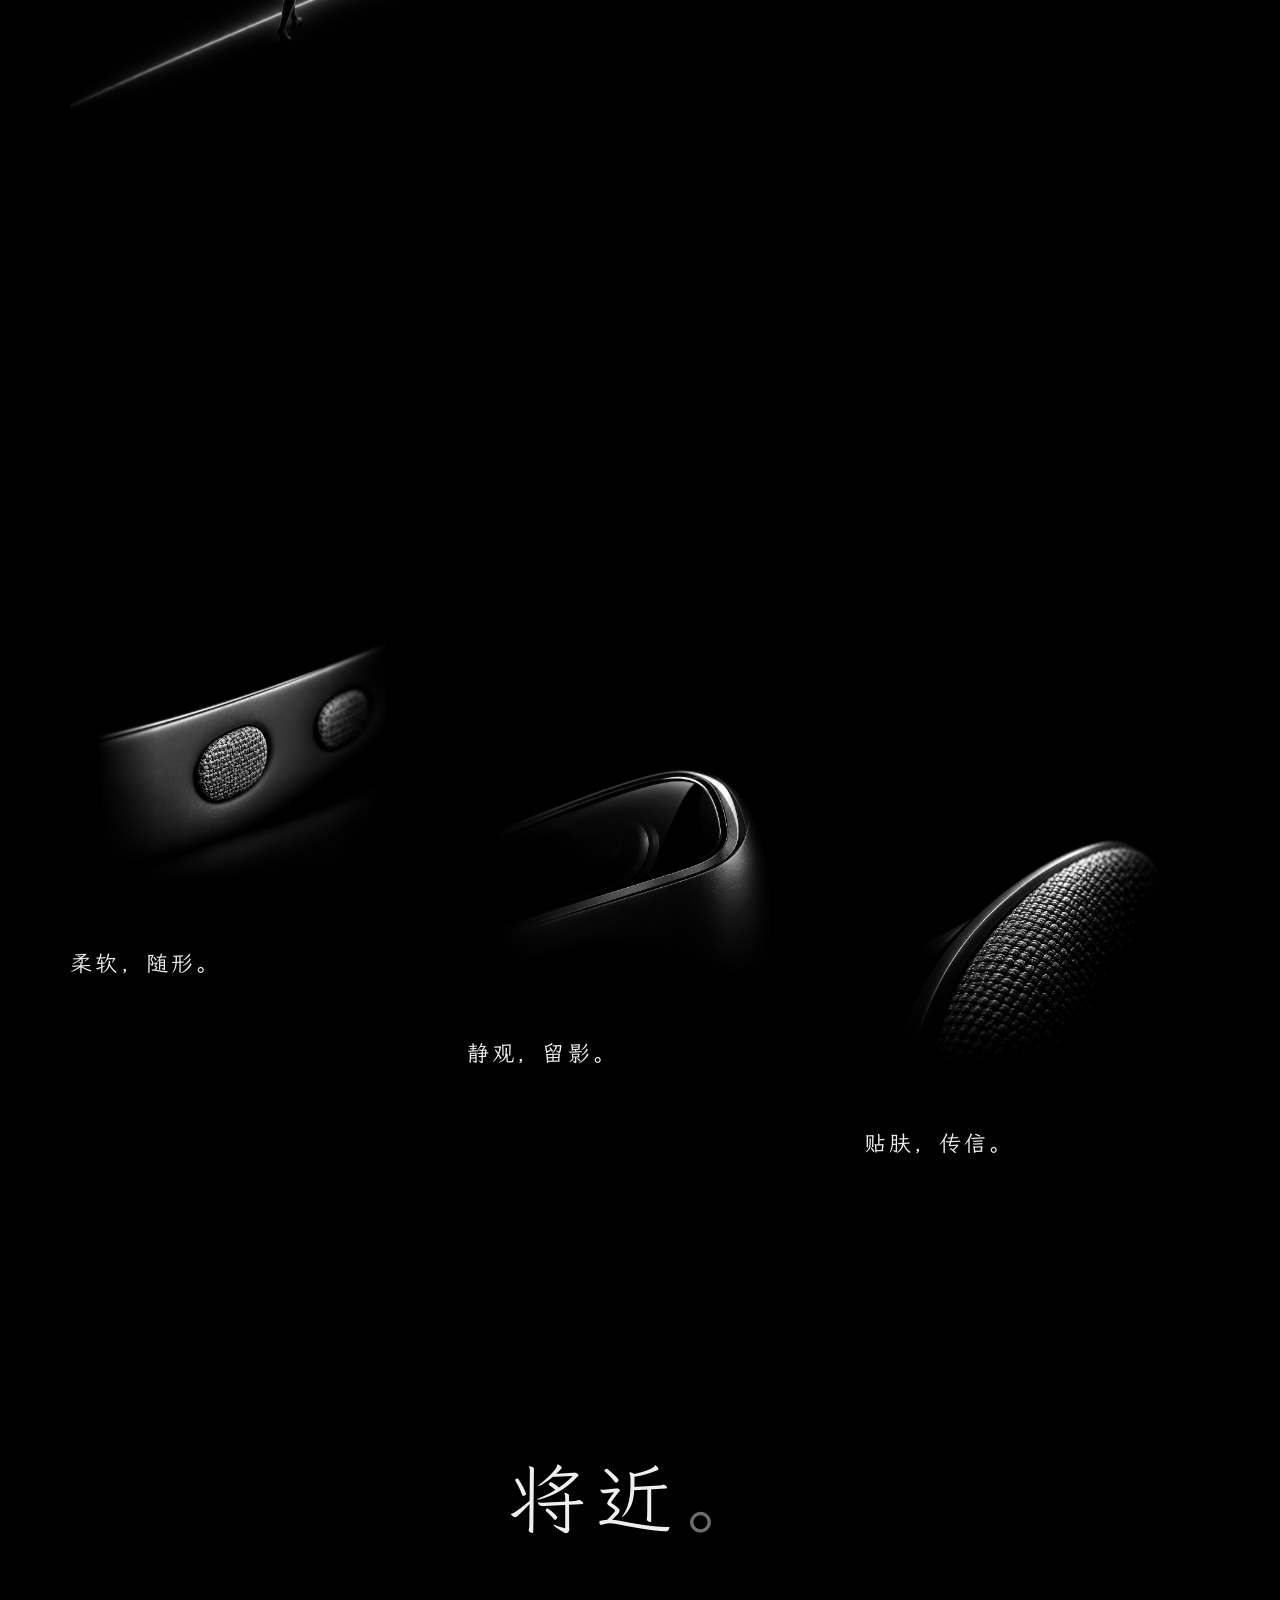
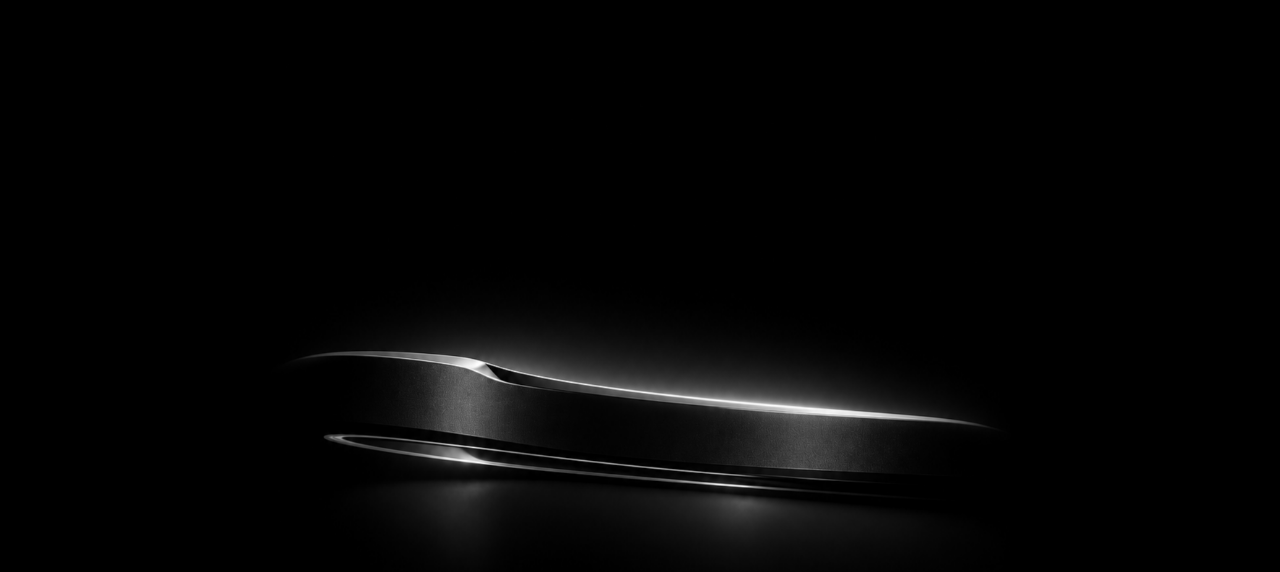
==== commit 7aa8da57: "Add bilingual teaser experience" ====
--- a/beyond/index.html
+++ b/beyond/index.html
@@ -9,12 +9,15 @@
   <link rel="icon" href="data:image/svg+xml,%3Csvg xmlns='http://www.w3.org/2000/svg' viewBox='0 0 64 64'%3E%3Crect width='64' height='64' rx='16' fill='black'/%3E%3Cpath d='M15 32h34' stroke='white' stroke-width='2'/%3E%3C/svg%3E">
   <link rel="preload" href="assets/fonts/teaser-kai-light.woff2" as="font" type="font/woff2" crossorigin>
   <link rel="stylesheet" href="styles.css?v=20261103-moments2">
+  <link rel="stylesheet" href="language.css?v=20261104-1">
+  <script src="language.js?v=20261104-1" defer></script>
   <script src="app.js?v=20261027-depth1" defer></script>
   <script src="moments.js?v=20261103-app1" defer></script>
   <link rel="stylesheet" href="scroll-story.css?v=20261103-app1">
-  <script src="scroll-story.js?v=20261103-app1" defer></script>
+  <script src="scroll-story.js?v=20261104-i18n1" defer></script>
 </head>
 <body>
+  <button class="language-switch" type="button" data-language-switch aria-label="Switch to English"><span class="language-zh" aria-hidden="true">中</span><span class="language-star" aria-hidden="true"></span><span class="language-en" aria-hidden="true">EN</span></button>
   <a class="skip" href="#story">进入序章</a>
 
   <main>
@@ -88,7 +91,7 @@
 </div>
 <aside class="feature-rail" aria-label="随滚动切换的 App 演示">
   <div class="phone-sticky"><div class="phone-holder" inert aria-hidden="true">
-    <div class="phone-device"><div class="phone-screen"><iframe id="story-app" src="phone/app.html?v=20261103-app1" title="眼镜 App：今日、家居、记忆与 Agent" loading="eager" allow="autoplay"></iframe></div><div class="phone-island" aria-hidden="true"></div></div>
+    <div class="phone-device"><div class="phone-screen"><iframe id="story-app" src="phone/app.html?v=20261104-i18n1" title="眼镜 App：今日、家居、记忆与 Agent" loading="eager" allow="autoplay"></iframe></div><div class="phone-island" aria-hidden="true"></div></div>
   </div></div>
 </aside>
 </div>
--- a/beyond/language.css
+++ b/beyond/language.css
@@ -0,0 +1,60 @@
+/* A small, quiet control that stays available as the story moves. */
+.language-switch {
+  position: fixed;
+  top: clamp(20px, 3.4vw, 44px);
+  right: clamp(20px, 5.5vw, 112px);
+  z-index: 100;
+  display: inline-flex;
+  align-items: center;
+  justify-content: center;
+  gap: 11px;
+  min-width: 76px;
+  min-height: 44px;
+  padding: 8px 5px;
+  border: 0;
+  background: transparent;
+  color: #747474;
+  cursor: pointer;
+  font: 400 11px/1 -apple-system, BlinkMacSystemFont, "Helvetica Neue", "PingFang SC", sans-serif;
+  letter-spacing: .08em;
+  -webkit-tap-highlight-color: transparent;
+}
+.language-switch .language-zh,
+.language-switch .language-en { transition: color .45s ease, opacity .45s ease; }
+.language-switch .language-zh { color: #e1e1e1; }
+html[lang="en"] .language-switch .language-zh { color: #747474; }
+html[lang="en"] .language-switch .language-en { color: #e1e1e1; }
+.language-switch .language-star {
+  width: 3px;
+  height: 3px;
+  flex: none;
+  border-radius: 50%;
+  background: #898989;
+  box-shadow: 0 0 7px #ffffff55;
+  transition: background .45s ease, box-shadow .45s ease;
+}
+.language-switch:hover .language-zh,
+.language-switch:hover .language-en { color: #f2f2f2; }
+.language-switch:hover .language-star { background: #ddd; box-shadow: 0 0 10px #ffffff88; }
+.language-switch:focus-visible { outline: 1px solid #aaa; outline-offset: 3px; }
+html[lang="en"] :is(.hero h1, .afterglow-copy h2, .section-copy h2, .paired-copy h2, figcaption h3, .closing-copy h2) {
+  font-family: "Teaser Kai", "Georgia", "Times New Roman", serif;
+  letter-spacing: .015em;
+  line-height: 1.28;
+}
+html[lang="en"] .hero h1 { font-size: clamp(46px, 6vw, 96px); }
+html[lang="en"] .closing-copy h2 { font-size: clamp(64px, 8vw, 120px); }
+@media (max-width: 700px) {
+  .language-switch { top: 14px; right: 18px; transition: transform .7s cubic-bezier(.2,.7,.2,1); }
+  body.story-phone-visible .language-switch { transform: translateY(calc(100vh - 88px - env(safe-area-inset-bottom, 0px))); }
+  @supports (height: 100svh) {
+    body.story-phone-visible .language-switch { transform: translateY(calc(100svh - 88px - env(safe-area-inset-bottom, 0px))); }
+  }
+}
+@media (max-width: 600px) {
+  html[lang="en"] .hero h1 { font-size: clamp(40px, 11vw, 58px); }
+  html[lang="en"] .closing-copy h2 { font-size: 54px; }
+}
+@media (prefers-reduced-motion: reduce) {
+  .language-switch, .language-switch * { transition: none; }
+}
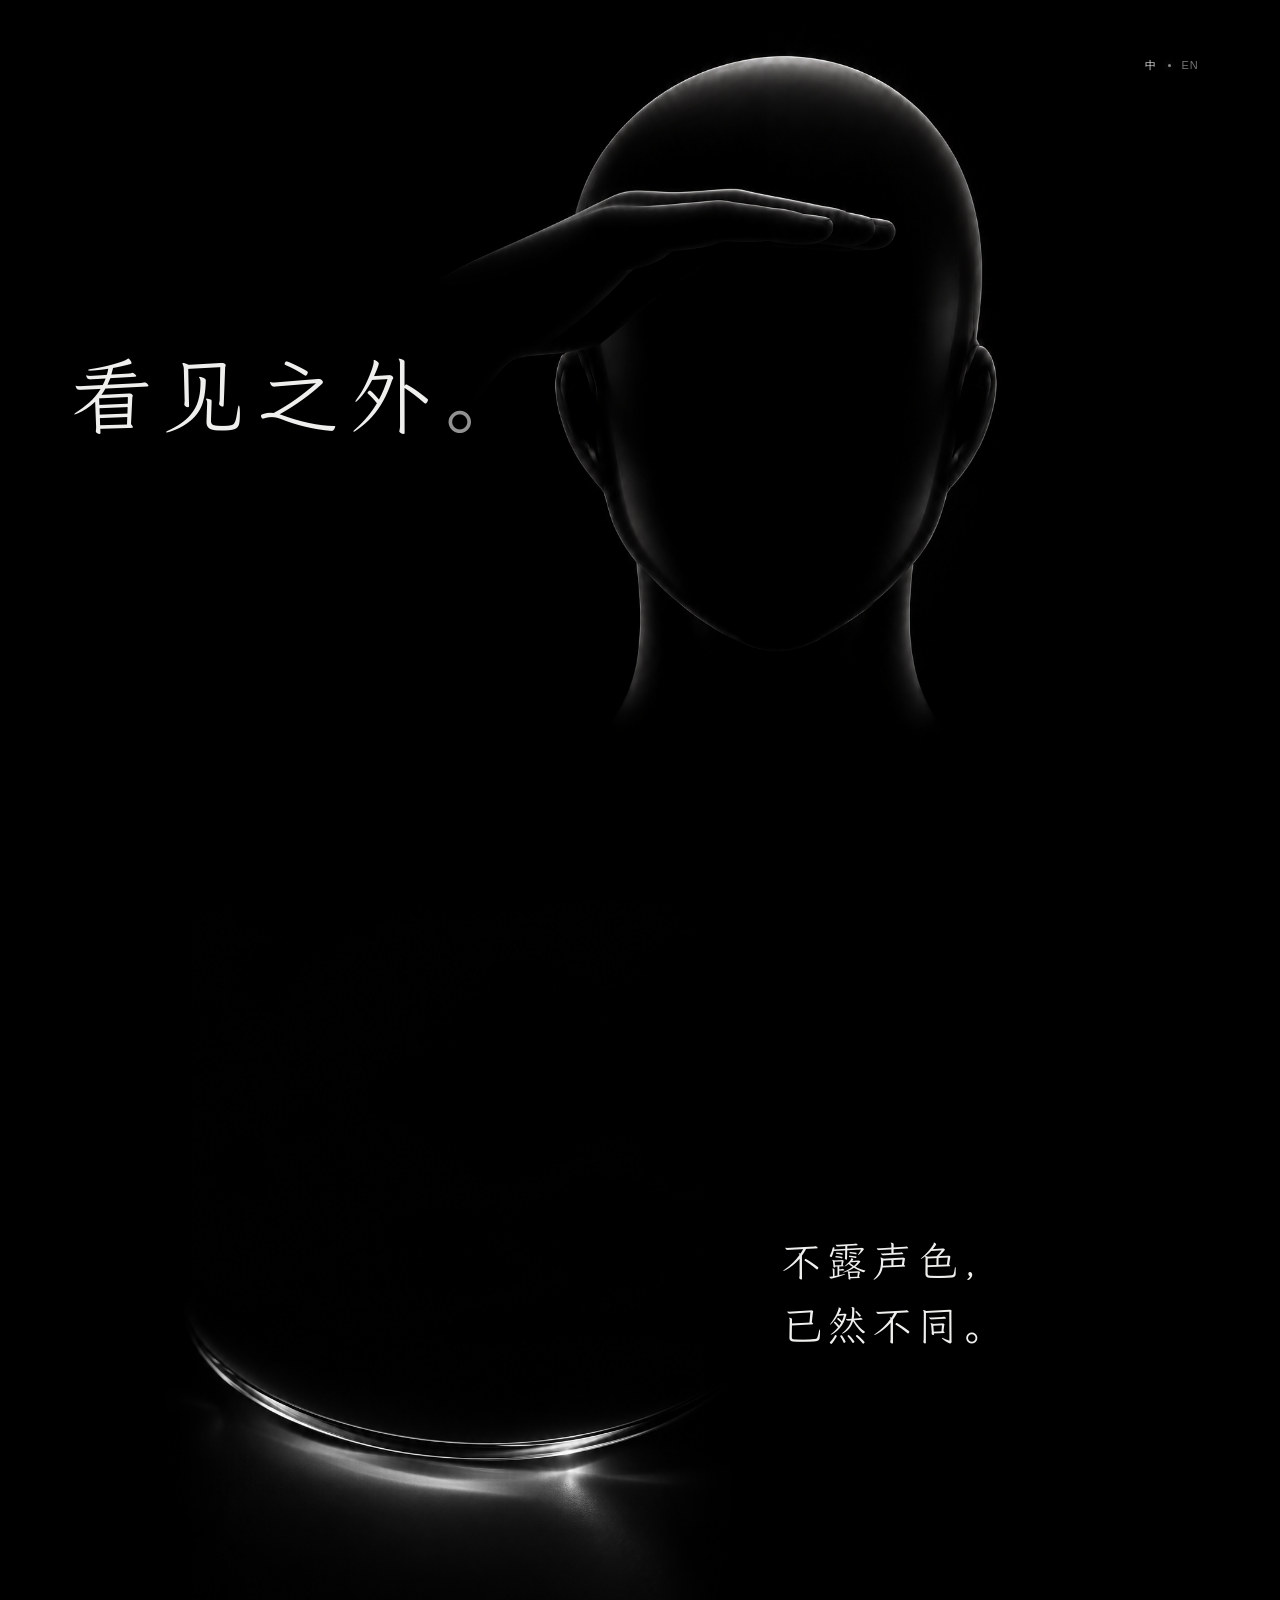
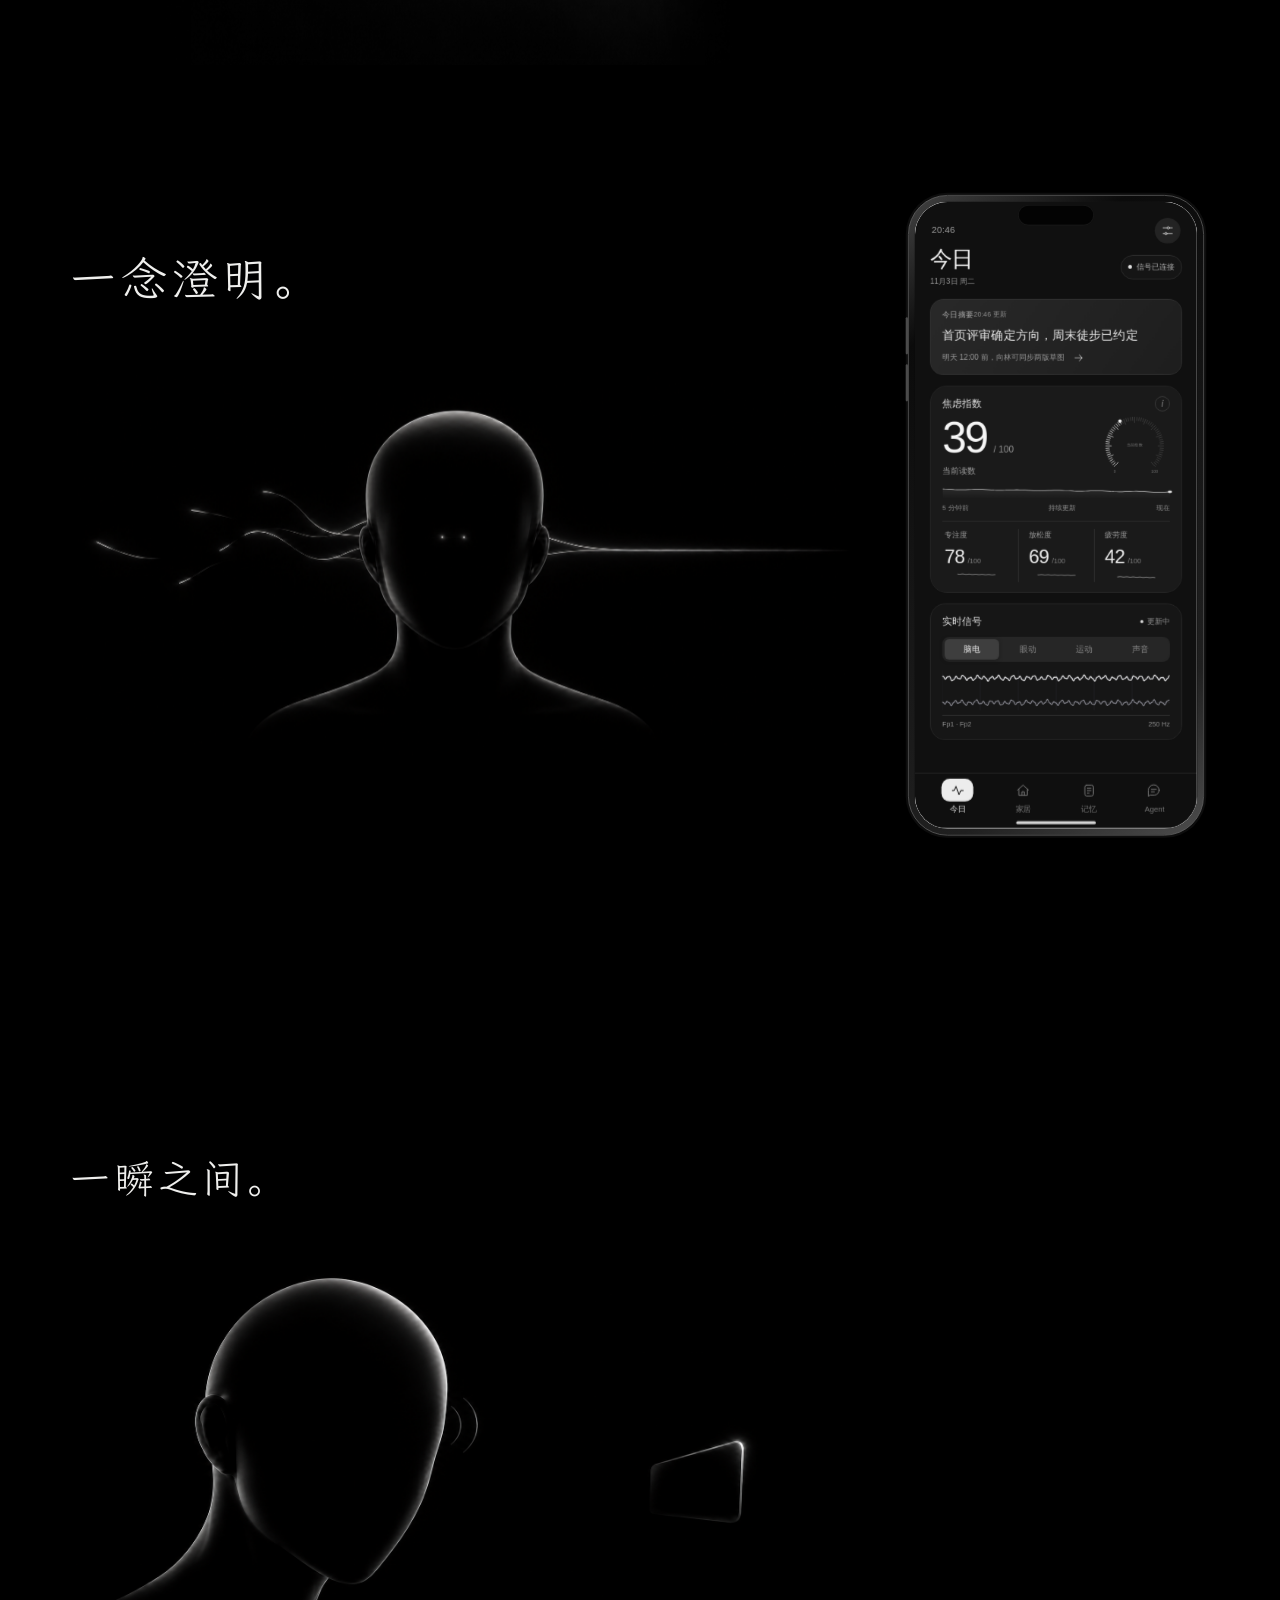
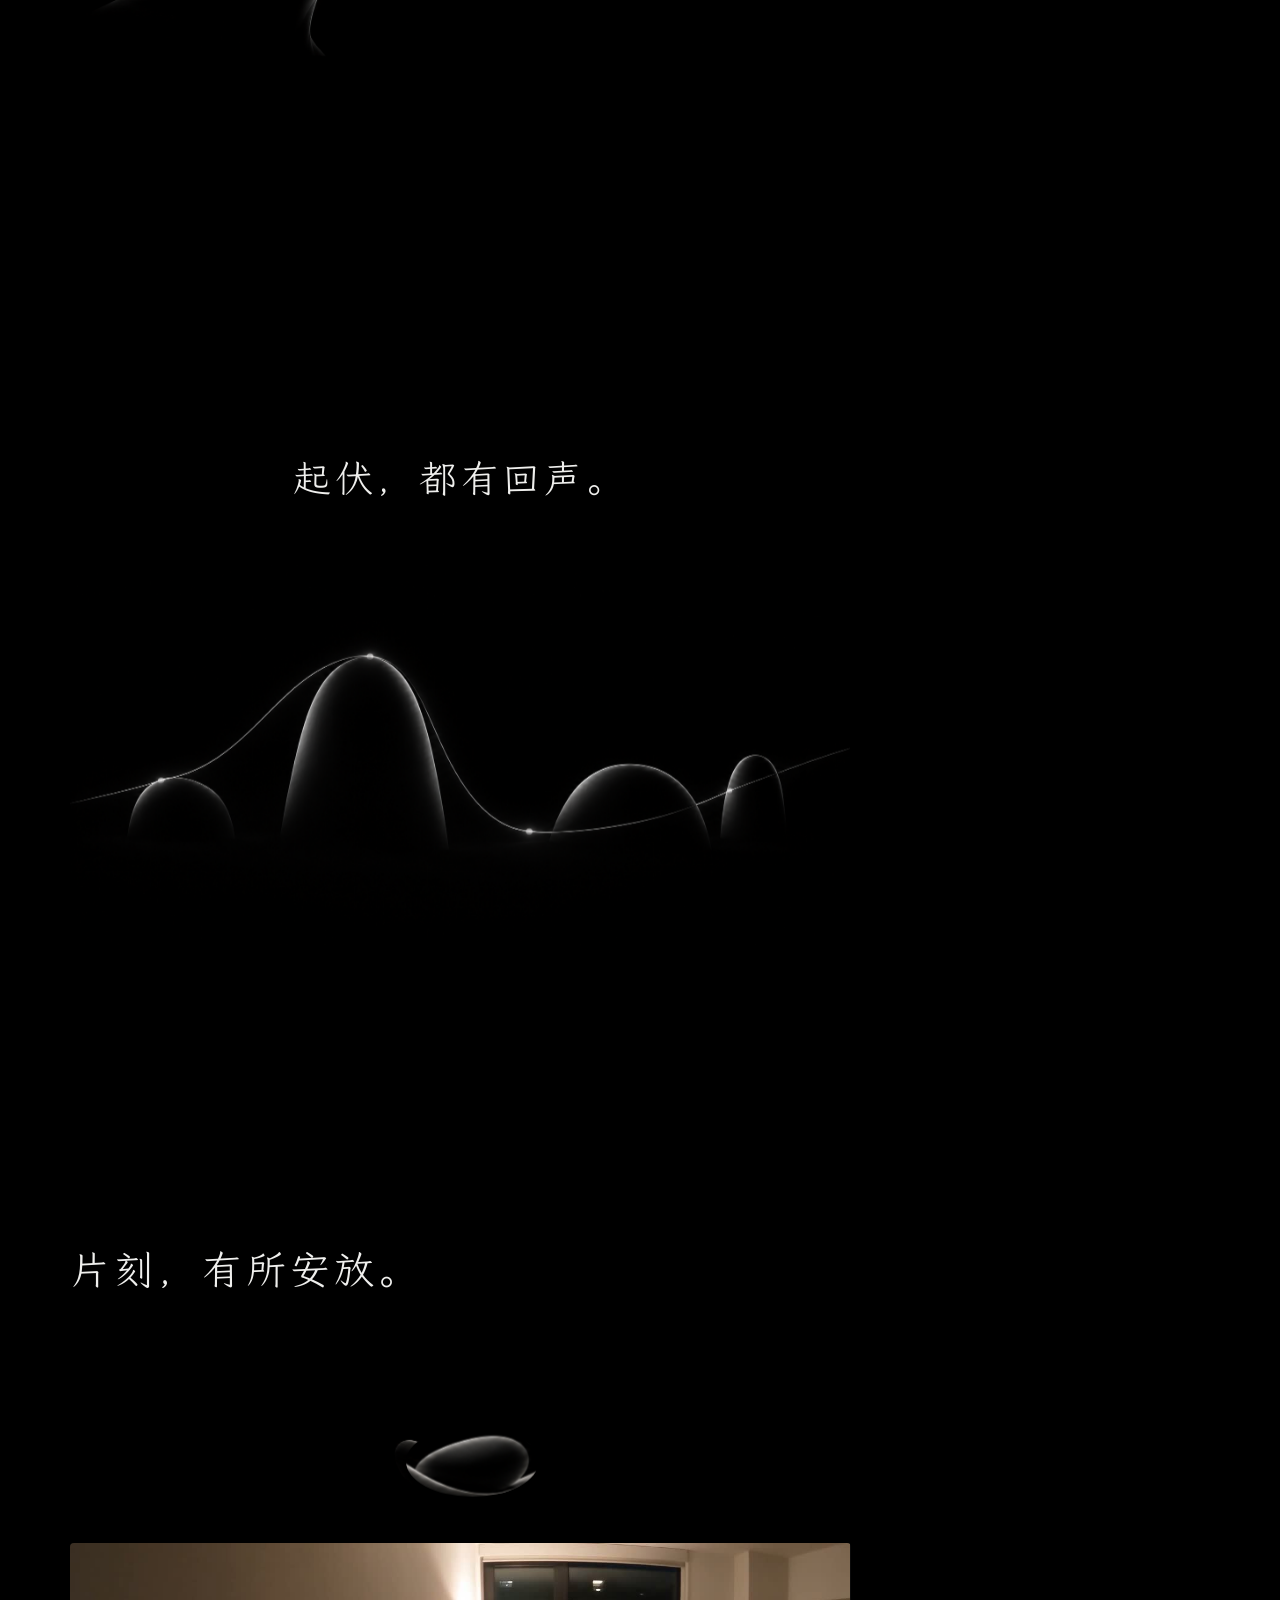
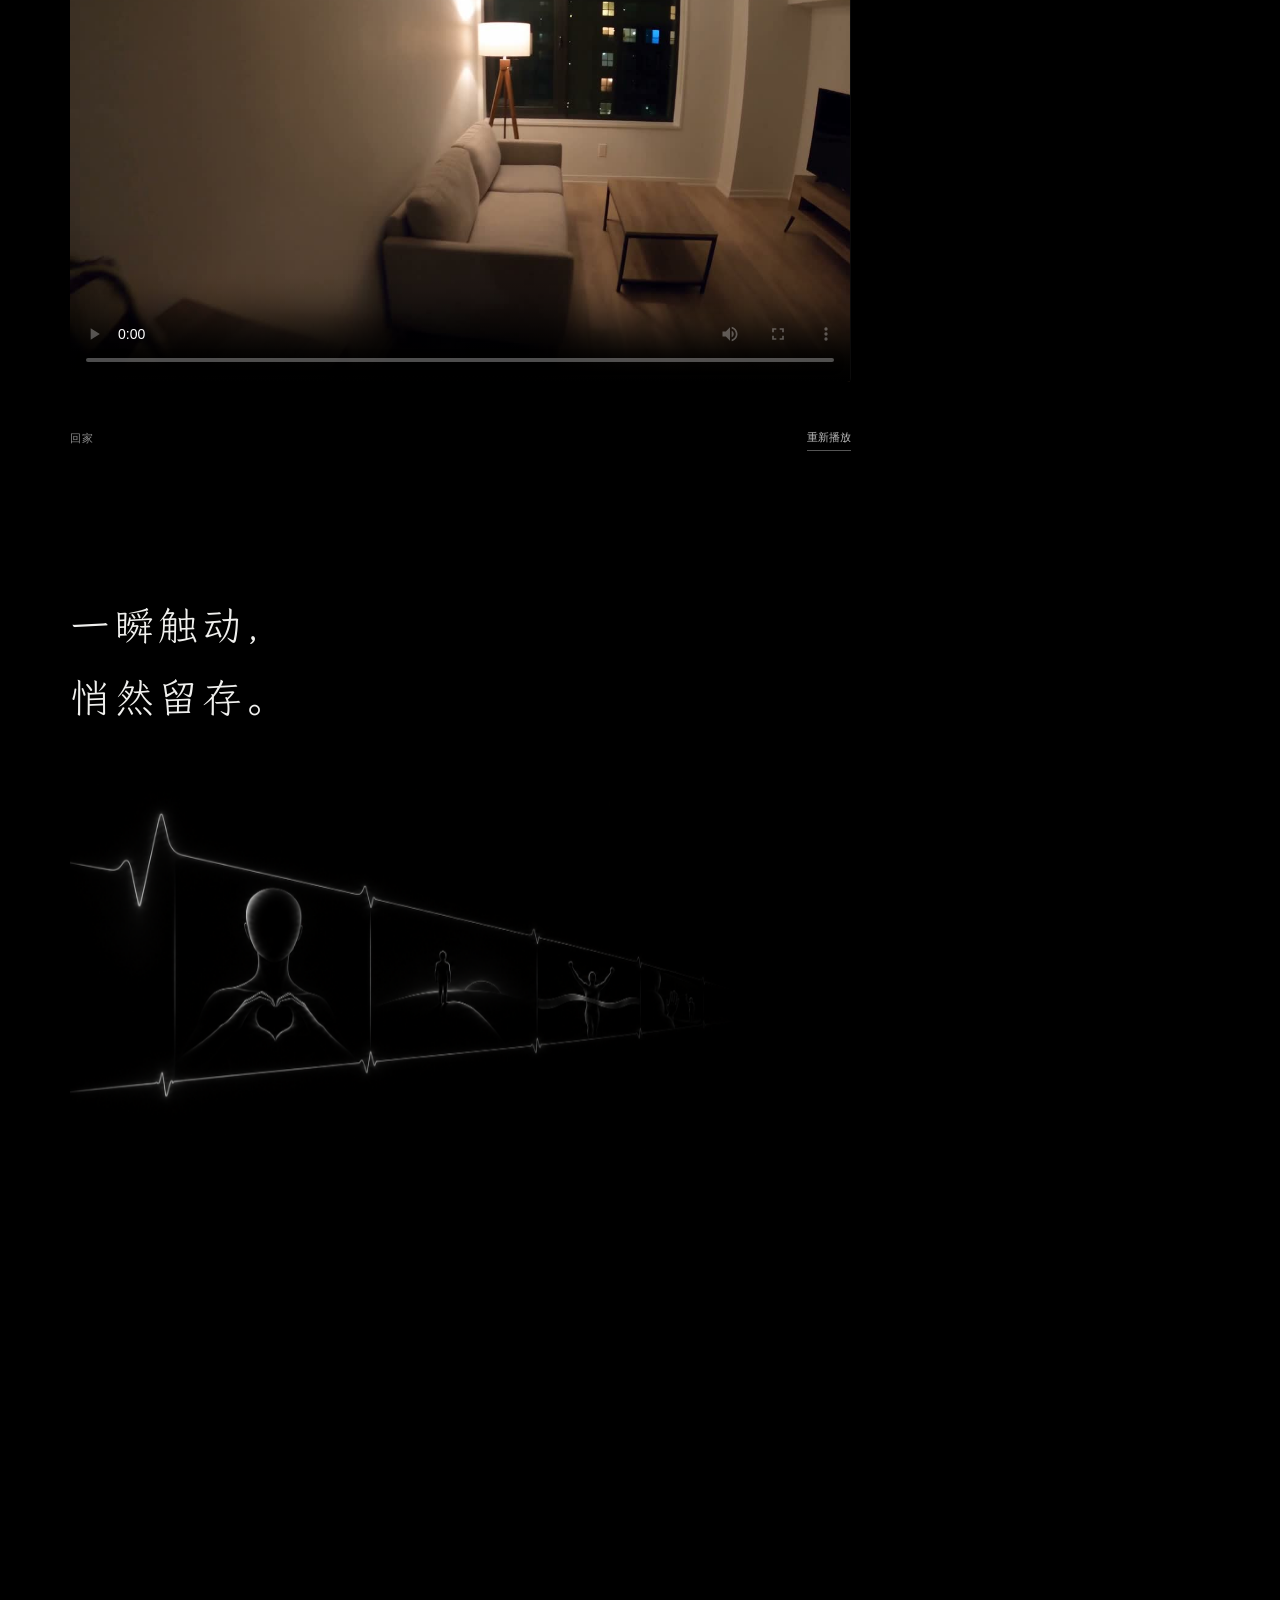
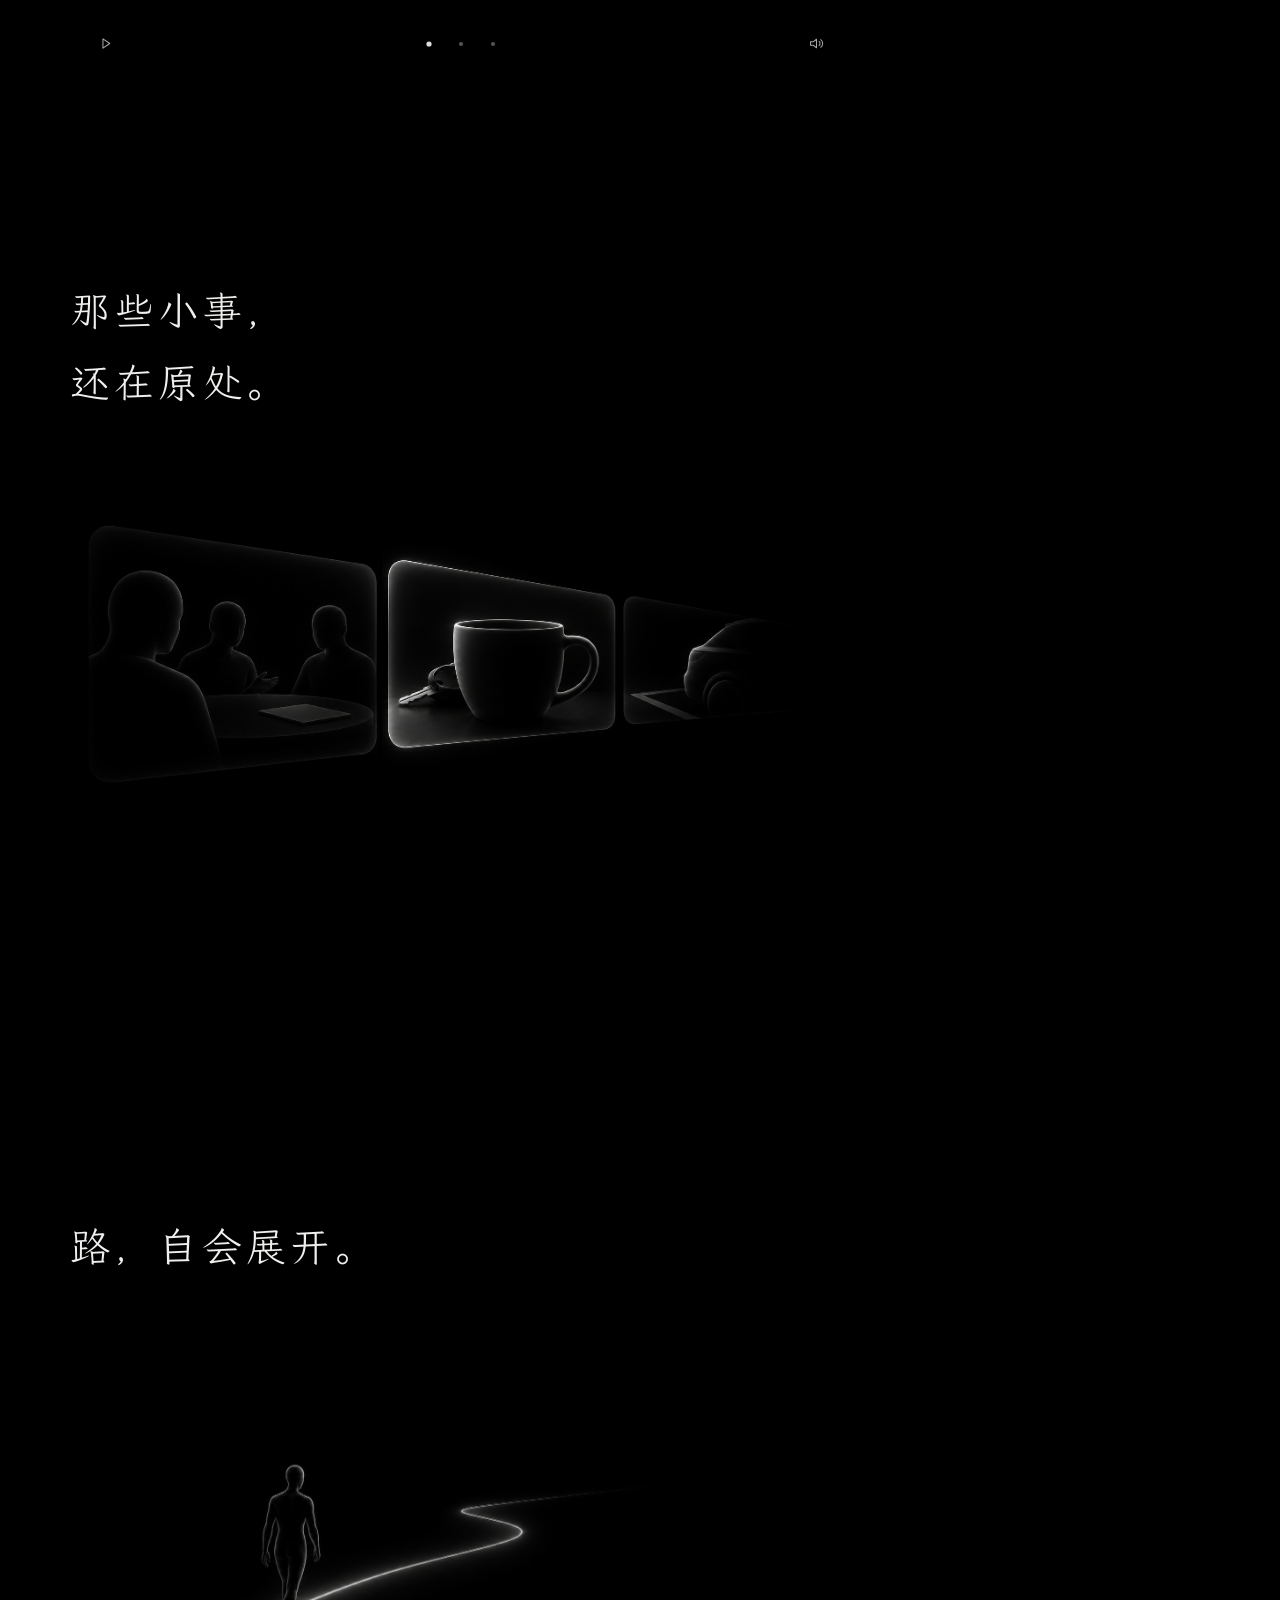
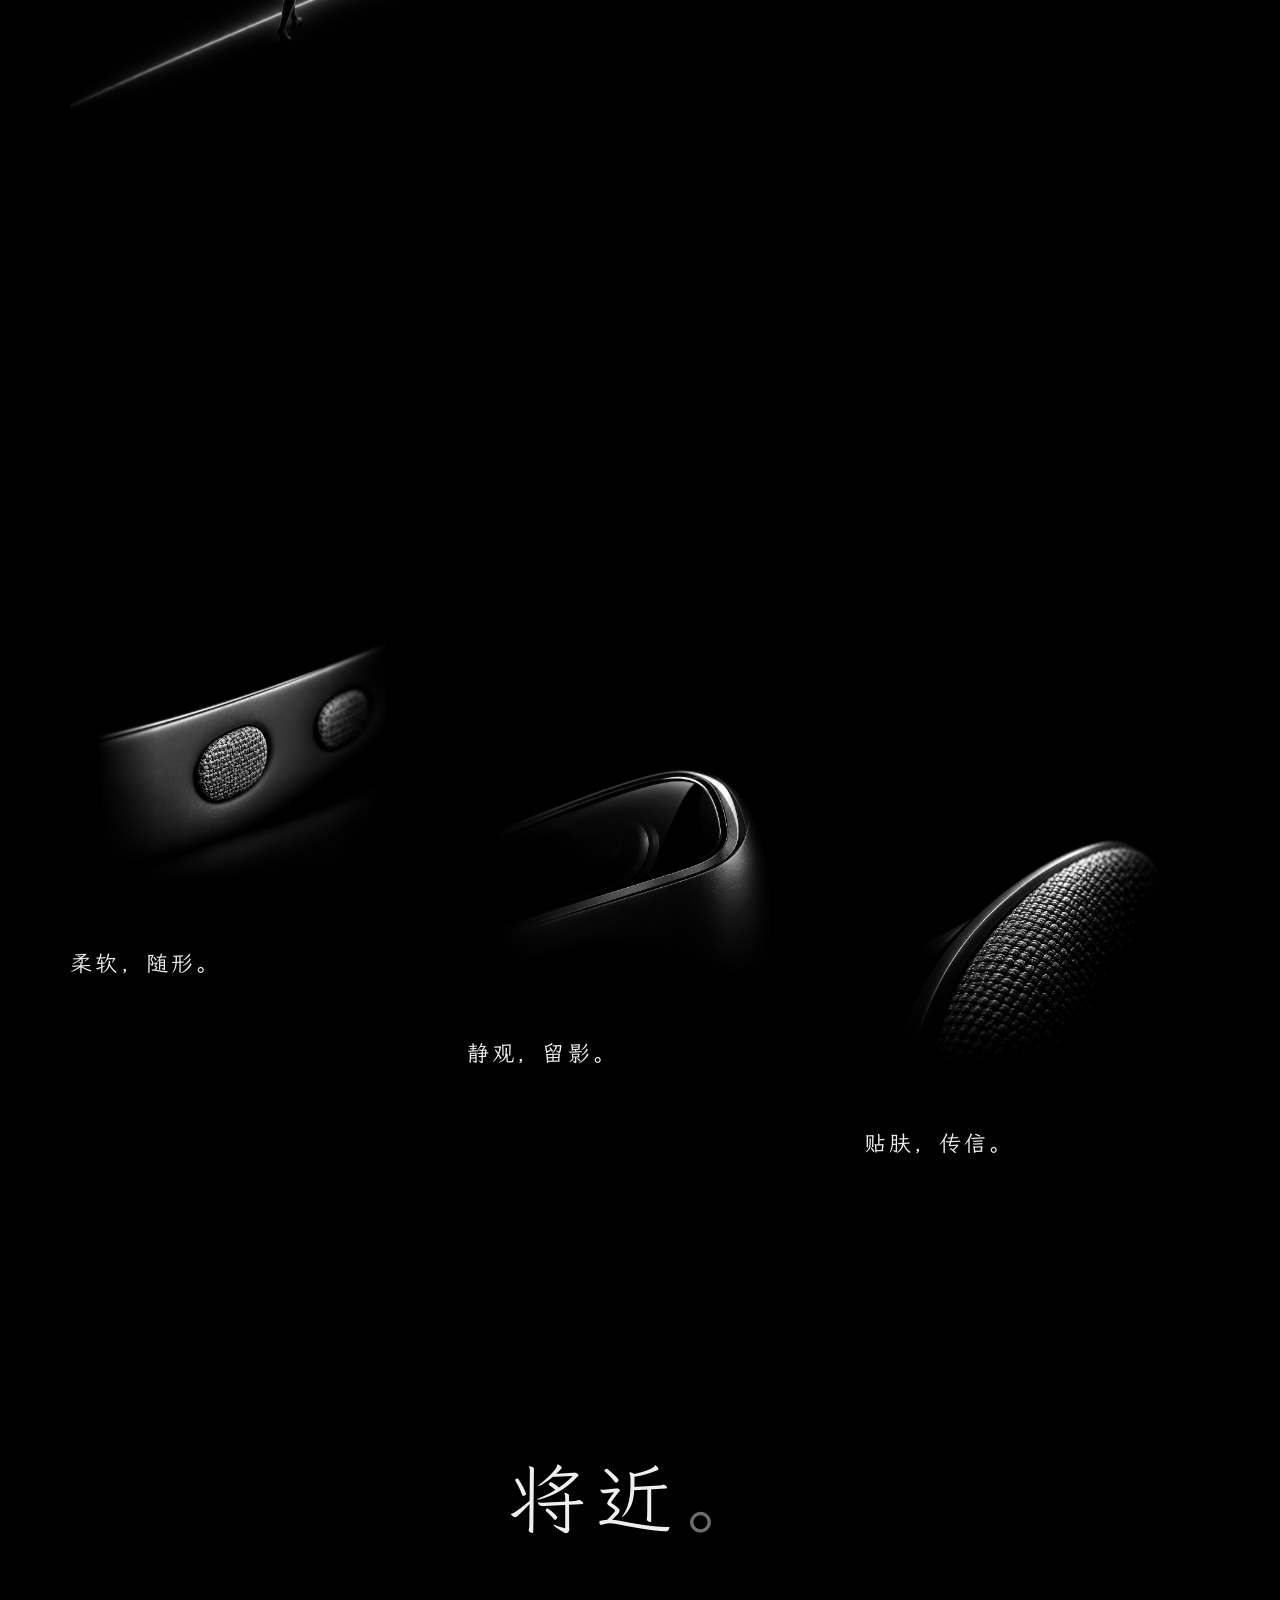
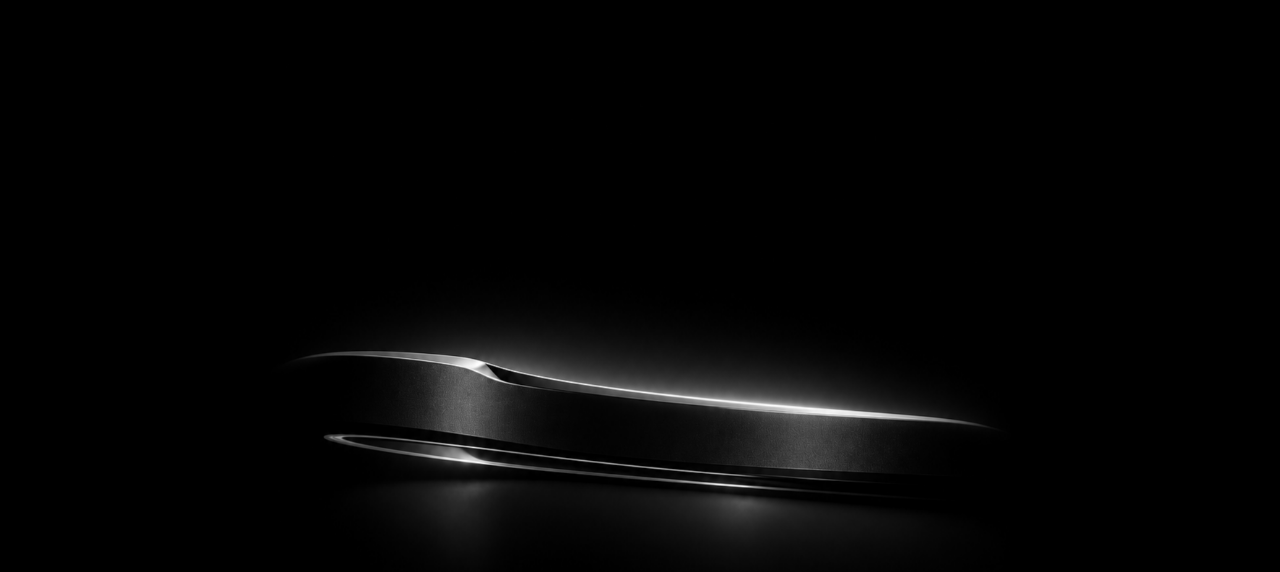
==== commit d7a1808d: "Translate phone details and dynamic English prompts" ====
--- a/beyond/index.html
+++ b/beyond/index.html
@@ -10,7 +10,7 @@
   <link rel="preload" href="assets/fonts/teaser-kai-light.woff2" as="font" type="font/woff2" crossorigin>
   <link rel="stylesheet" href="styles.css?v=20261103-moments2">
   <link rel="stylesheet" href="language.css?v=20261104-1">
-  <script src="language.js?v=20261104-1" defer></script>
+  <script src="language.js?v=20261104-2" defer></script>
   <script src="app.js?v=20261027-depth1" defer></script>
   <script src="moments.js?v=20261103-app1" defer></script>
   <link rel="stylesheet" href="scroll-story.css?v=20261103-app1">
@@ -91,7 +91,7 @@
 </div>
 <aside class="feature-rail" aria-label="随滚动切换的 App 演示">
   <div class="phone-sticky"><div class="phone-holder" inert aria-hidden="true">
-    <div class="phone-device"><div class="phone-screen"><iframe id="story-app" src="phone/app.html?v=20261104-i18n1" title="眼镜 App：今日、家居、记忆与 Agent" loading="eager" allow="autoplay"></iframe></div><div class="phone-island" aria-hidden="true"></div></div>
+    <div class="phone-device"><div class="phone-screen"><iframe id="story-app" src="phone/app.html?v=20261104-i18n2" title="眼镜 App：今日、家居、记忆与 Agent" loading="eager" allow="autoplay"></iframe></div><div class="phone-island" aria-hidden="true"></div></div>
   </div></div>
 </aside>
 </div>
